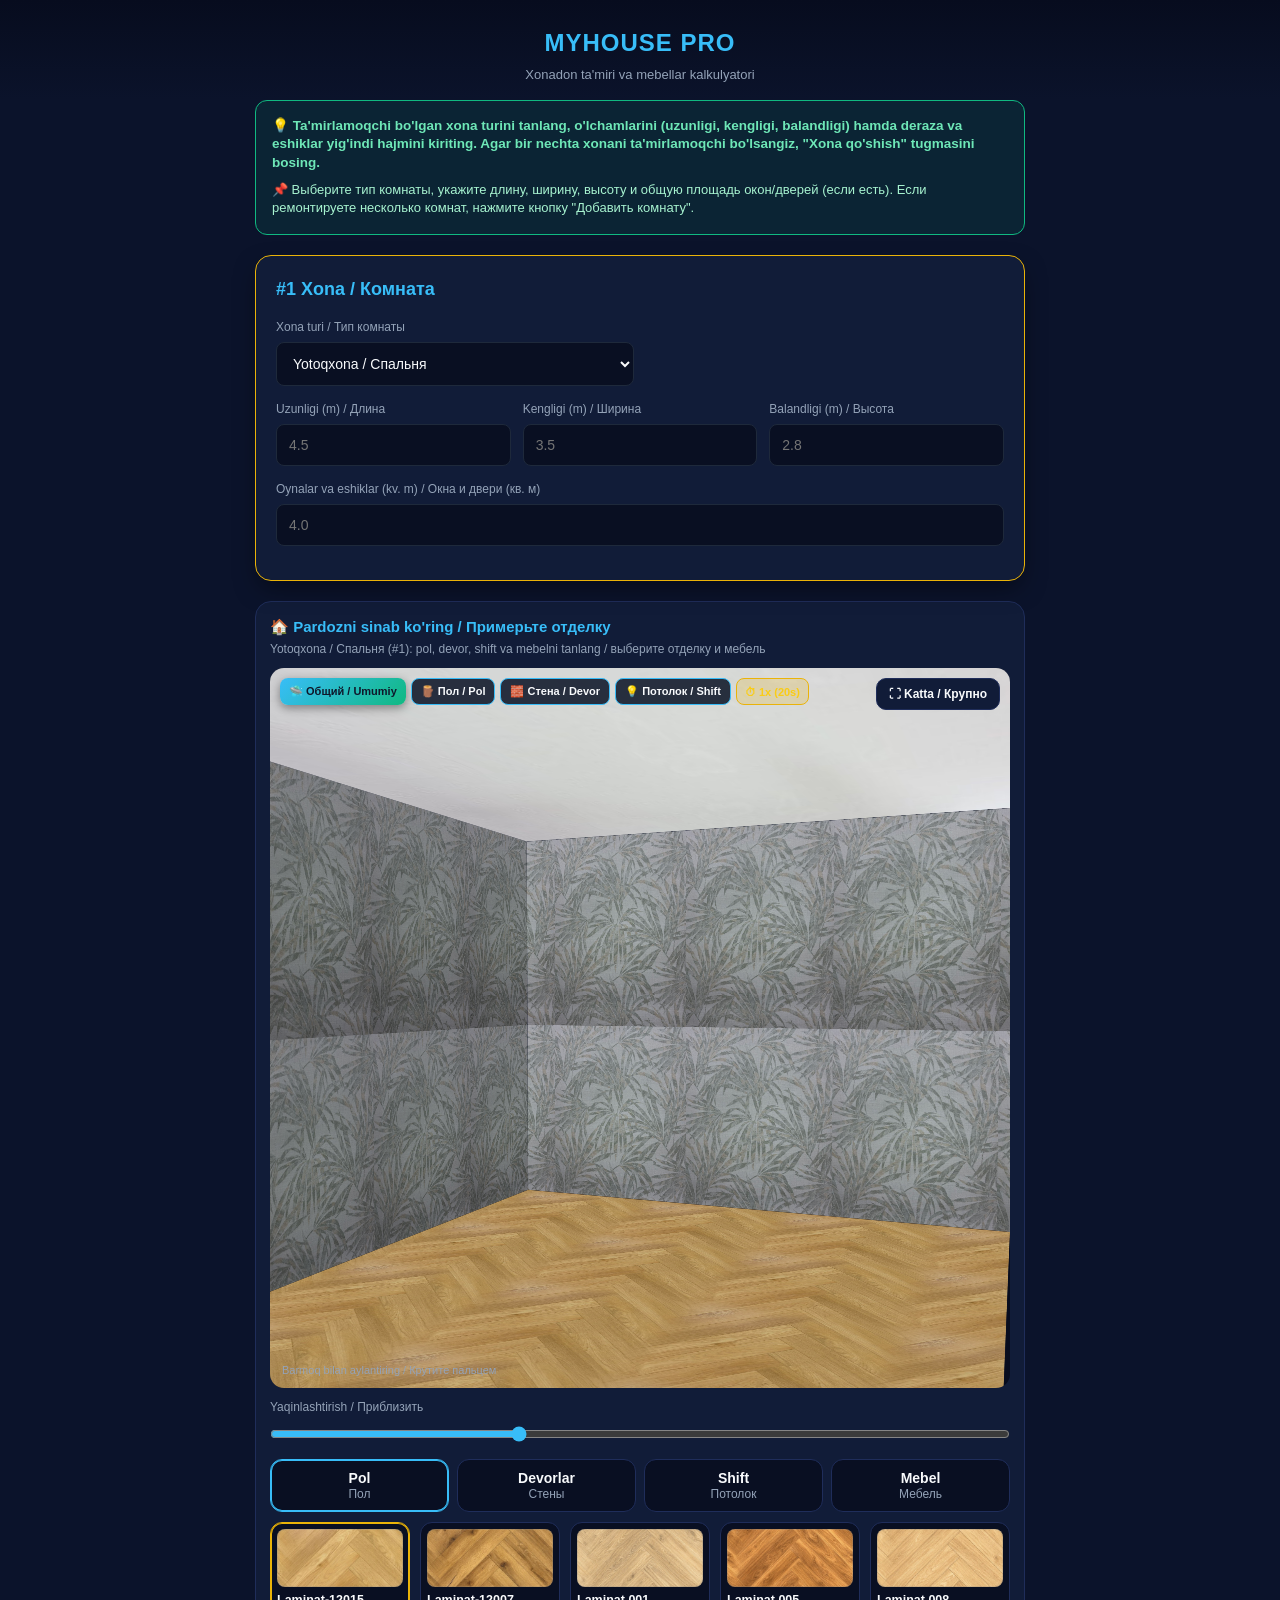
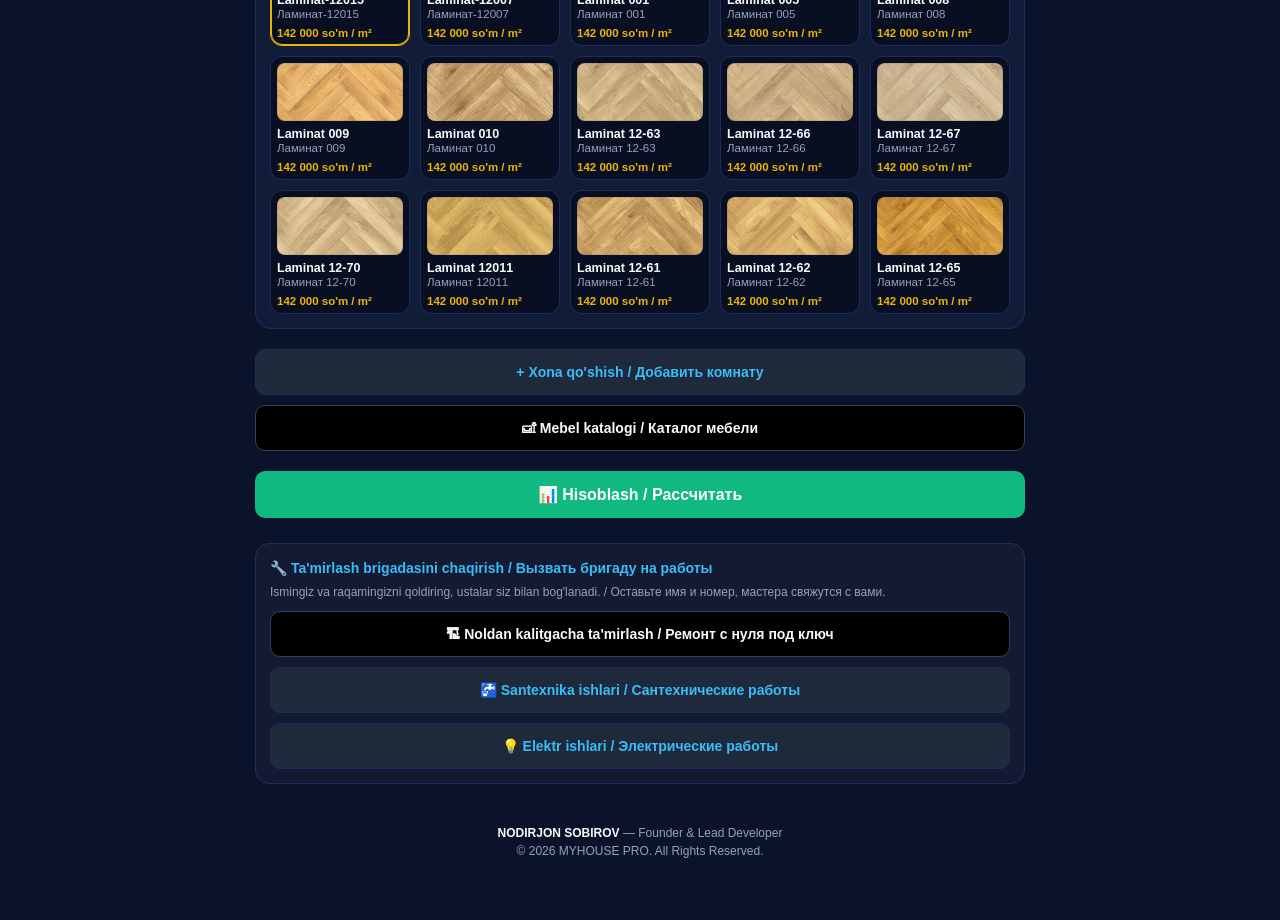
==== index.html @ 0f5f83a7 "Update index.html" ====
<!DOCTYPE html>
<html lang="ru">
<head>
    <meta charset="UTF-8">
    <meta name="viewport" content="width=device-width, initial-scale=1.0">
    <title>MYHOUSE PRO — Ta'mirlash va mebel kalkulyatori / Калькулятор ремонта и мебели</title>
    <!-- Подключаем GSAP для плавных анимаций камеры -->
    <script src="https://cdnjs.cloudflare.com/ajax/libs/gsap/3.12.2/gsap.min.js"></script>
    <!-- ПОДКЛЮЧАЕМ THREE.JS И GLTFLOADER ДЛЯ 3D МЕБЕЛИ -->
    <script src="https://cdnjs.cloudflare.com/ajax/libs/three.js/r128/three.min.js"></script>
    <script src="https://cdn.jsdelivr.net/npm/three@0.128.0/examples/js/controls/OrbitControls.js"></script>
    <script src="https://cdn.jsdelivr.net/npm/three@0.128.0/examples/js/loaders/GLTFLoader.js"></script>
<script src="https://cdn.jsdelivr.net/npm/three@0.128.0/examples/js/loaders/DRACOLoader.js"></script>
</head>
    <style>
        :root {
            --bg-main: #0B132B;
            --card-bg: #111C38;
            --card-border: #1F2D5A;
            --primary-blue: #1C2B4B;
            --accent-cyan: #38BDF8;
            --accent-gold: #EAB308;
            --accent-green: #10B981;
            --text-main: #F8FAFC;
            --text-muted: #94A3B8;
            --input-bg: #090F22;
            --input-border: #1E293B;
            --modal-bg: #111C38;
        }
 
        * {
            box-sizing: border-box;
            margin: 0;
            padding: 0;
            font-family: -apple-system, BlinkMacSystemFont, "Segoe UI", Roboto, Helvetica, Arial, sans-serif;
        }
 
        body {
            background-color: var(--bg-main);
            color: var(--text-main);
            line-height: 1.5;
            padding-bottom: 60px;
        }
 
        .header {
            text-align: center;
            padding: 25px 15px 15px 15px;
            background: linear-gradient(180deg, #070C1E 0%, var(--bg-main) 100%);
        }
 
        .header h1 {
            font-size: 24px;
            font-weight: 800;
            color: var(--accent-cyan);
            letter-spacing: 1px;
        }
 
        .header p {
            font-size: 13px;
            color: var(--text-muted);
            margin-top: 4px;
        }
 
        .container {
            max-width: 800px;
            margin: 0 auto;
            padding: 0 15px;
        }
 
        .intro-banner {
            background: rgba(16, 185, 129, 0.1);
            border: 1px solid var(--accent-green);
            padding: 16px;
            border-radius: 12px;
            margin-bottom: 20px;
        }
 
        .intro-banner .uz-text {
            color: #6EE7B7;
            font-weight: 600;
            font-size: 13.5px;
            margin-bottom: 8px;
            line-height: 1.4;
        }
 
        .intro-banner .ru-text {
            color: #A7F3D0;
            font-size: 13px;
            line-height: 1.4;
        }
 
        .room-card {
            background: var(--card-bg);
            border: 1px solid var(--card-border);
            border-radius: 16px;
            padding: 20px;
            margin-bottom: 20px;
            box-shadow: 0 10px 25px -5px rgba(0, 0, 0, 0.5);
            position: relative;
        }
 
        .room-header {
            display: flex;
            justify-content: space-between;
            align-items: center;
            margin-bottom: 15px;
        }
 
        .room-title {
            font-size: 18px;
            font-weight: 700;
            color: var(--accent-cyan);
        }
 
        .remove-room-btn {
            background: #EF4444;
            color: #FFFFFF;
            border: none;
            width: 32px;
            height: 32px;
            border-radius: 8px;
            font-size: 16px;
            font-weight: bold;
            cursor: pointer;
            display: flex;
            align-items: center;
            justify-content: center;
            transition: background 0.2s;
        }
 
        .remove-room-btn:hover {
            background: #DC2626;
        }
 
        .grid-2 { display: grid; grid-template-columns: 1fr 1fr; gap: 12px; }
        .grid-3 { display: grid; grid-template-columns: 1fr 1fr 1fr; gap: 12px; }
 
        @media(max-width: 600px) {
            .grid-2, .grid-3 { grid-template-columns: 1fr; }
        }
 
        .form-group {
            margin-bottom: 14px;
        }
 
        label {
            display: block;
            font-size: 12px;
            font-weight: 500;
            color: var(--text-muted);
            margin-bottom: 6px;
        }
 
        input[type="text"], input[type="number"], input[type="tel"], select {
            width: 100%;
            padding: 12px;
            background: var(--input-bg);
            border: 1px solid var(--input-border);
            border-radius: 8px;
            color: var(--text-main);
            font-size: 14px;
            outline: none;
            transition: border-color 0.2s;
        }
 
        input:focus, select:focus {
            border-color: var(--accent-cyan);
        }
 
        .preview-box {
            margin-top: 15px;
            width: 100%;
            border-radius: 12px;
            overflow: hidden;
            background: transparent;
        }
 
        .preview-box img {
            width: 100%;
            height: auto;
            display: block;
            border-radius: 12px;
            object-fit: contain;
        }
 
        .btn {
            background: var(--accent-cyan);
            color: #0F172A;
            border: none;
            padding: 14px 20px;
            border-radius: 10px;
            cursor: pointer;
            font-weight: 700;
            font-size: 14px;
            width: 100%;
            transition: all 0.2s;
            text-align: center;
        }
 
        .btn:active { transform: scale(0.98); }
 
        .btn-calc {
            background: var(--accent-green);
            color: #FFFFFF;
            font-size: 16px;
            margin-top: 10px;
        }
 
        .btn-secondary {
            background: #1E293B;
            color: var(--accent-cyan);
            border: 1px solid var(--card-border);
        }
 
        .btn-custom {
            background: #000000;
            color: #F8FAFC;
            border: 1px solid #334155;
        }
        .btn-custom:hover {
            background: #0F172A;
            border-color: var(--accent-cyan);
        }
 
        .top-nav-bar {
            display: flex;
            justify-content: space-between;
            align-items: center;
            margin-bottom: 20px;
        }
 
        .modal {
            display: none;
            position: fixed;
            top: 0; left: 0; width: 100%; height: 100%;
            background: rgba(3, 7, 18, 0.85);
            backdrop-filter: blur(4px);
            z-index: 1000;
            justify-content: center;
            align-items: center;
        }
 
        .modal-content {
            background: var(--modal-bg);
            border: 1px solid var(--card-border);
            width: 92%;
            max-width: 650px;
            max-height: 90vh;
            border-radius: 16px;
            padding: 20px;
            overflow-y: auto;
            position: relative;
            box-shadow: 0 20px 25px -5px rgba(0, 0, 0, 0.7);
        }
 
        .close-modal {
            position: absolute;
            top: 15px; right: 15px;
            font-size: 22px;
            cursor: pointer;
            color: var(--text-muted);
        }
 
        .order-modal-content {
            max-width: 450px;
        }
 
        .modal-actions {
            display: flex;
            gap: 10px;
            margin-top: 15px;
        }
 
        .huvaydo-category-title {
            font-size: 15px;
            font-weight: bold;
            color: var(--accent-gold);
            margin: 18px 0 10px 0;
            border-bottom: 1px solid var(--card-border);
            padding-bottom: 6px;
        }
 
        .huvaydo-card {
            display: flex;
            flex-direction: column;
            padding: 12px;
            background: var(--input-bg);
            border: 1px solid var(--input-border);
            border-radius: 12px;
            margin-bottom: 16px;
            cursor: pointer;
            overflow: hidden;
        }
 
        .huvaydo-thumb { 
            width: 100%; 
            height: auto; 
            max-height: none;
            border-radius: 8px; 
            object-fit: contain; 
            margin-bottom: 10px;
            display: block;
        }
 
        .huvaydo-info {
            padding: 4px 2px;
        }
 
        .slider-box {
            position: relative;
            width: 100%;
            background: transparent;
            border-radius: 12px;
            overflow: hidden;
            margin-bottom: 10px;
        }
 
        .slider-img { 
            width: 100%; 
            height: auto; 
            display: block; 
            border-radius: 12px;
            object-fit: contain; 
        }
 
        .slider-nav {
            position: absolute;
            top: 50%; transform: translateY(-50%);
            background: rgba(15, 23, 42, 0.7); color: white;
            border: none; padding: 12px 14px; cursor: pointer;
            border-radius: 50%;
            font-size: 16px;
        }
 
        .slider-prev { left: 8px; }
        .slider-next { right: 8px; }
        .slider-counter { text-align: center; font-size: 12px; color: var(--text-muted); margin-bottom: 15px; }
 
        .element-checkbox-item {
            display: flex;
            justify-content: space-between;
            align-items: center;
            padding: 10px;
            background: var(--input-bg);
            border: 1px solid var(--input-border);
            border-radius: 8px;
            margin-bottom: 8px;
            font-size: 13px;
        }
 
        .spatial-box {
            background: rgba(239, 68, 68, 0.08);
            border: 1px dashed #EF4444;
            padding: 14px;
            border-radius: 10px;
            margin-top: 15px;
        }
 
        .spatial-title { font-size: 13px; font-weight: bold; color: #FCA5A5; margin-bottom: 10px; }
        .progress-bar-bg { width: 100%; height: 10px; background: var(--input-bg); border-radius: 5px; overflow: hidden; margin-top: 8px; }
        .progress-bar-fill { height: 100%; width: 0%; transition: width 0.3s, background-color 0.3s; }
 
        .estimate-item {
            display: flex;
            justify-content: space-between;
            font-size: 13px;
            padding: 8px 0;
            border-bottom: 1px dashed var(--card-border);
        }
 
        .footer {
            text-align: center;
            margin-top: 40px;
            font-size: 12px;
            color: var(--text-muted);
        }
 
        /* ===== МАСТЕР ВОПРОСОВ ===== */
        .wz-top { margin-bottom: 14px; }
        .wz-room { font-size: 13px; color: var(--accent-cyan); font-weight: 700; }
        .wz-count { font-size: 12px; color: var(--text-muted); margin-top: 2px; }
        .wz-bar { height: 6px; background: var(--input-bg); border-radius: 3px; margin-top: 8px; overflow: hidden; }
        .wz-bar-fill { height: 100%; background: var(--accent-green); transition: width 0.3s; }
        .wz-q-uz { font-size: 28px; font-weight: 800; line-height: 1.2; color: var(--text-main); margin: 18px 0 6px; }
        .wz-q-ru { font-size: 17px; color: var(--text-muted); margin-bottom: 18px; }
        .wz-grid { display: grid; grid-template-columns: 1fr 1fr; gap: 12px; }
        @media (min-width: 640px) { .wz-grid { grid-template-columns: 1fr 1fr 1fr; } }
        .wz-card { background: var(--card-bg); border: 2px solid var(--card-border); border-radius: 14px; overflow: hidden; cursor: pointer; position: relative; transition: border-color 0.15s, transform 0.1s; }
        .wz-card:active { transform: scale(0.98); }
        .wz-card.sel { border-color: var(--accent-gold); box-shadow: 0 0 0 2px rgba(234, 179, 8, 0.25); }
        .wz-card.wide { grid-column: 1 / -1; }
        .wz-imgbox { position: relative; width: 100%; aspect-ratio: 4 / 3; background: var(--input-bg); overflow: hidden; }
        .wz-imgbox img { position: absolute; top: 0; left: 0; width: 100%; height: 100%; object-fit: cover; }
        .wz-ph { position: absolute; top: 0; left: 0; width: 100%; height: 100%; display: flex; align-items: center; justify-content: center; font-size: 34px; opacity: 0.5; }
        .wz-zoom { position: absolute; right: 6px; bottom: 6px; background: rgba(15, 23, 42, 0.75); color: #fff; border-radius: 50%; width: 32px; height: 32px; display: flex; align-items: center; justify-content: center; font-size: 15px; }
        .wz-check { position: absolute; left: 6px; top: 6px; width: 26px; height: 26px; border-radius: 50%; background: var(--accent-gold); color: #0F172A; font-weight: 900; display: none; align-items: center; justify-content: center; z-index: 2; }
        .wz-card.sel .wz-check { display: flex; }
        .wz-card.noimg .wz-imgbox { aspect-ratio: auto; height: 64px; }
        .wz-names { padding: 10px; }
        .wz-name-uz { font-size: 15px; font-weight: 700; color: var(--text-main); line-height: 1.25; }
        .wz-name-ru { font-size: 12.5px; color: var(--text-muted); margin-top: 3px; line-height: 1.25; }
        .wz-nav { display: flex; gap: 10px; margin: 22px 0 10px; position: sticky; bottom: 0; padding: 12px 0; background: linear-gradient(180deg, rgba(11, 19, 43, 0), var(--bg-main) 35%); }
        .wz-nav .btn { flex: 1; }
        .wz-sum-row { display: flex; justify-content: space-between; gap: 10px; align-items: flex-start; padding: 10px 0; border-bottom: 1px dashed var(--card-border); font-size: 13px; }
        .wz-sum-label { color: var(--text-muted); font-size: 12px; }
        .wz-edit { background: none; border: 1px solid var(--card-border); color: var(--accent-cyan); border-radius: 8px; padding: 6px 10px; font-size: 12px; cursor: pointer; white-space: nowrap; }
        .wz-warn { font-size: 12px; color: var(--accent-gold); background: rgba(234, 179, 8, 0.08); border: 1px dashed var(--accent-gold); border-radius: 8px; padding: 8px; margin-bottom: 12px; line-height: 1.4; }
        .wz-lb { display: none; position: fixed; top: 0; left: 0; width: 100%; height: 100%; background: rgba(3, 7, 18, 0.92); z-index: 2000; align-items: center; justify-content: center; padding: 15px; }
        .wz-lb img { max-width: 100%; max-height: 90vh; border-radius: 12px; }
        .crew-box { background: rgba(255, 255, 255, 0.03); border: 1px solid var(--card-border); border-radius: 14px; padding: 14px; margin-bottom: 25px; }
        .crew-title { font-size: 14px; font-weight: 700; color: var(--accent-cyan); margin-bottom: 4px; }
        .crew-sub { font-size: 12px; color: var(--text-muted); margin-bottom: 10px; }
        .crew-btns { display: flex; flex-direction: column; gap: 10px; }
        .wz-ans { background: rgba(56, 189, 248, 0.06); border: 1px solid var(--card-border); border-radius: 10px; padding: 10px 12px; margin-bottom: 12px; font-size: 12.5px; line-height: 1.45; }
        .wz-ans-title { font-weight: 700; color: var(--accent-cyan); margin-bottom: 6px; }
        .wz-ans-row { padding: 5px 0; border-bottom: 1px dashed var(--card-border); }
        .wz-ans-row span { color: var(--text-muted); }
        .wz-ans-note { margin-top: 8px; font-size: 11.5px; color: var(--accent-gold); }
 
        /* ===== 3D-КОМНАТА ===== */
        .r3-wrap { background: var(--card-bg); border: 1px solid var(--card-border); border-radius: 16px; padding: 14px; margin-bottom: 20px; }
        .r3-head { font-size: 15px; font-weight: 800; color: var(--accent-cyan); }
        .r3-sub { font-size: 12px; color: var(--text-muted); margin: 2px 0 10px; }
        .r3-chips { display: flex; gap: 8px; flex-wrap: wrap; margin-bottom: 10px; }
        .r3-chip { border: 1.5px solid var(--card-border); background: var(--input-bg); color: var(--text-main); border-radius: 999px; padding: 6px 12px; font-size: 12px; cursor: pointer; }
        .r3-chip[aria-pressed="true"] { border-color: var(--accent-gold); color: var(--accent-gold); font-weight: 700; }
        .r3-stage { background: #070C1E; border-radius: 14px; overflow: hidden; touch-action: none; position: relative; cursor: grab; }
        .r3-scene { height: 400px; perspective: 620px; perspective-origin: 50% 50%; display: flex; align-items: center; justify-content: center; }
        .r3-room { position: relative; width: 0; height: 0; transform-style: preserve-3d; }
        .r3-face { position: absolute; left: 50%; top: 50%; background-repeat: repeat; backface-visibility: hidden; }
        #r3-furniture {
            background-size: contain;
            background-repeat: no-repeat;
            background-position: bottom center;
            pointer-events: none;
            z-index: 2;
        }
        .r3-fs { position: absolute; top: 10px; right: 10px; z-index: 5; border: 1.5px solid var(--card-border); background: var(--card-bg); color: var(--text-main); border-radius: 10px; padding: 8px 12px; font-size: 12px; font-weight: 700; cursor: pointer; }
        .r3-stage.full { position: fixed; top: 0; left: 0; width: 100%; height: 100%; z-index: 1500; border-radius: 0; }
        .r3-hint { position: absolute; left: 12px; bottom: 10px; font-size: 11px; color: var(--text-muted); pointer-events: none; }
        .r3-zoom { margin: 10px 0 4px; font-size: 12px; color: var(--text-muted); }
        .r3-zoom input { width: 100%; accent-color: var(--accent-cyan); margin-top: 4px; }
        .r3-tabs { display: flex; gap: 8px; margin: 12px 0 10px; }
        .r3-tab { flex: 1; border: 1.5px solid var(--card-border); background: var(--input-bg); color: var(--text-main); border-radius: 12px; padding: 10px 6px; font-size: 14px; font-weight: 700; cursor: pointer; line-height: 1.2; }
        .r3-tab small { display: block; font-weight: 400; color: var(--text-muted); font-size: 12px; }
        .r3-tab[aria-selected="true"] { border-color: var(--accent-cyan); box-shadow: 0 0 0 1px var(--accent-cyan) inset; }
        .r3-opts { display: grid; grid-template-columns: repeat(auto-fill, minmax(135px, 1fr)); gap: 10px; }
        .r3-opt { border: 1.5px solid var(--card-border); background: var(--input-bg); color: var(--text-main); border-radius: 12px; padding: 6px; cursor: pointer; text-align: left; }
        .r3-opt .sw { height: 58px; border-radius: 8px; background-size: cover; background-position: center; margin-bottom: 6px; border: 1px solid rgba(128, 128, 128, 0.25); }
        .r3-opt b { display: block; font-size: 12.5px; line-height: 1.2; }
        .r3-opt span { display: block; font-size: 11.5px; color: var(--text-muted); line-height: 1.2; }
        .r3-opt[aria-pressed="true"] { border-color: var(--accent-gold); box-shadow: 0 0 0 1px var(--accent-gold) inset; }
        .room-card.r3-active { border-color: var(--accent-gold); }

        /* ===== МОДАЛЬНОЕ ОКНО КРУПНОГО ПРОСМОТРА ТОВАРА ===== */
        .mat-modal {
            display: none;
            position: fixed;
            top: 0; left: 0; width: 100%; height: 100%;
            background: rgba(3, 7, 18, 0.88);
            backdrop-filter: blur(5px);
            z-index: 2500;
            align-items: center;
            justify-content: center;
            padding: 16px;
        }
        .mat-modal-card {
            background: var(--card-bg);
            border: 1px solid var(--card-border);
            border-radius: 16px;
            max-width: 480px;
            width: 100%;
            overflow: hidden;
            box-shadow: 0 25px 50px -12px rgba(0, 0, 0, 0.8);
            animation: matPop 0.18s ease-out;
        }
        @keyframes matPop {
            from { transform: scale(0.94); opacity: 0; }
            to { transform: scale(1); opacity: 1; }
        }
        .mat-img-wrap {
            position: relative;
            background: #070C1E;
            display: flex;
            align-items: center;
            justify-content: center;
            min-height: 220px;
        }
        .mat-img-wrap img {
            width: 100%;
            max-height: 62vh;
            object-fit: contain;
            display: block;
        }
        .mat-close-x {
            position: absolute;
            top: 12px; right: 12px;
            width: 38px; height: 38px;
            border-radius: 50%;
            background: rgba(15, 23, 42, 0.88);
            color: #F8FAFC;
            border: 1.5px solid rgba(255, 255, 255, 0.3);
            font-size: 18px;
            font-weight: 800;
            cursor: pointer;
            display: flex;
            align-items: center;
            justify-content: center;
            box-shadow: 0 4px 12px rgba(0, 0, 0, 0.5);
            transition: transform 0.15s, background 0.15s;
        }
        .mat-close-x:hover {
            background: #EF4444;
            border-color: #EF4444;
            transform: scale(1.06);
        }
        .mat-info-box {
            padding: 16px 18px;
        }

        .mat-nav-btn {
            position: absolute;
            top: 50%;
            transform: translateY(-50%);
            width: 42px;
            height: 42px;
            border-radius: 50%;
            background: rgba(15, 23, 42, 0.88);
            color: #F8FAFC;
            border: 1.5px solid rgba(255, 255, 255, 0.35);
            font-size: 20px;
            font-weight: 800;
            cursor: pointer;
            display: flex;
            align-items: center;
            justify-content: center;
            box-shadow: 0 4px 14px rgba(0, 0, 0, 0.6);
            transition: transform 0.15s, background 0.15s, border-color 0.15s;
            z-index: 3;
            user-select: none;
        }
        .mat-nav-btn:hover {
            background: var(--accent-cyan);
            color: #0F172A;
            border-color: var(--accent-cyan);
            transform: translateY(-50%) scale(1.06);
        }
        .mat-nav-prev { left: 12px; }
        .mat-nav-next { right: 12px; }
        .mat-counter {
            position: absolute;
            bottom: 10px;
            left: 50%;
            transform: translateX(-50%);
            background: rgba(15, 23, 42, 0.85);
            color: #F8FAFC;
            padding: 3px 10px;
            border-radius: 999px;
            font-size: 12px;
            font-weight: 700;
            border: 1px solid rgba(255, 255, 255, 0.2);
        }

        /* ===== ЗАНАВЕС С ЛОГОТИПОМ ПРИ ВХОДЕ (МГНОВЕННЫЙ ПОКАЗ 2.5 СЕК) ===== */
        #intro-curtain {
            position: fixed;
            inset: 0;
            z-index: 99999;
            background: #000000;
            display: flex;
            flex-direction: column;
            align-items: center;
            justify-content: center;
            padding: 8px;
            transition: transform 0.75s cubic-bezier(0.77, 0, 0.175, 1), opacity 0.65s ease;
            will-change: transform, opacity;
        }
        #intro-curtain.curtain-hide {
            transform: translateY(-100%);
            opacity: 0;
            pointer-events: none;
        }
        #intro-curtain img {
            width: min(640px, 95vw);
            max-height: 85vh;
            height: auto;
            object-fit: contain;
            display: block;
            animation: logoReveal 0.65s ease-out forwards;
        }
        @keyframes logoReveal {
            0% { opacity: 0; transform: scale(0.93); }
            100% { opacity: 1; transform: scale(1); }
        }
    </style>


</head>
<body>

    <!-- Занавес с логотипом при входе на сайт (логотип вшит напрямую в HTML, показывается за 0 мс) -->
    <div id="intro-curtain">
        <img src="[data-uri]" alt="MYHOUSE Design & Calculate">
    </div>
    <script>
        (function() {
            var lifted = false;
            function liftCurtain() {
                if (lifted) return;
                lifted = true;
                var c = document.getElementById('intro-curtain');
                if (!c) return;
                c.classList.add('curtain-hide');
                setTimeout(function() {
                    if (c && c.parentNode) c.parentNode.removeChild(c);
                }, 850);
            }
            setTimeout(liftCurtain, 2500);
            setTimeout(liftCurtain, 4500);
        })();
    </script>

 
    <div class="header">
        <h1>MYHOUSE PRO</h1>
        <p>Xonadon ta'miri va mebellar kalkulyatori</p>
    </div>
 
    <div class="container">
 
        <!-- ================= СТРАНИЦА 1 ================= -->
        <div id="page-1">
            
            <div class="intro-banner">
                <div class="uz-text">
                    💡 Ta'mirlamoqchi bo'lgan xona turini tanlang, o'lchamlarini (uzunligi, kengligi, balandligi) hamda deraza va eshiklar yig'indi hajmini kiriting. Agar bir nechta xonani ta'mirlamoqchi bo'lsangiz, "Xona qo'shish" tugmasini bosing.
                </div>
                <div class="ru-text">
                    📌 Выберите тип комнаты, укажите длину, ширину, высоту и общую площадь окон/дверей (если есть). Если ремонтируете несколько комнат, нажмите кнопку "Добавить комнату".
                </div>
            </div>
 
            <div id="rooms-container"></div>
 
            <div class="r3-wrap" id="r3-wrap">
                <div class="r3-head">🏠 Pardozni sinab ko'ring / Примерьте отделку</div>
                <div class="r3-sub" id="r3-sub"></div>
                <div class="r3-chips" id="r3-chips"></div>
               <div class="r3-stage" id="r3-stage">
                    <!-- ПАНЕЛЬ 4 ОТДЕЛЬНЫХ ДРОН-ТУРОВ -->
                    <div id="drone-tours-bar" style="position: absolute; top: 10px; left: 10px; right: 115px; z-index: 9999; display: flex; flex-wrap: wrap; gap: 5px; pointer-events: auto;">
                        <button type="button" class="drone-btn" data-mode="all" onclick="startDroneTour('all')" style="background: linear-gradient(135deg, #38BDF8, #10B981); color: #0F172A; border: none; border-radius: 8px; padding: 6px 9px; font-size: 11px; font-weight: 800; cursor: pointer; box-shadow: 0 3px 10px rgba(0,0,0,0.4);">
                            🛸 Общий / Umumiy
                        </button>
                        <button type="button" class="drone-btn" data-mode="floor" onclick="startDroneTour('floor')" style="background: rgba(15, 23, 42, 0.88); color: #F8FAFC; border: 1px solid #38BDF8; border-radius: 8px; padding: 6px 9px; font-size: 11px; font-weight: 700; cursor: pointer;">
                            🪵 Пол / Pol
                        </button>
                        <button type="button" class="drone-btn" data-mode="wall" onclick="startDroneTour('wall')" style="background: rgba(15, 23, 42, 0.88); color: #F8FAFC; border: 1px solid #38BDF8; border-radius: 8px; padding: 6px 9px; font-size: 11px; font-weight: 700; cursor: pointer;">
                            🧱 Стена / Devor
                        </button>
                        <button type="button" class="drone-btn" data-mode="ceil" onclick="startDroneTour('ceil')" style="background: rgba(15, 23, 42, 0.88); color: #F8FAFC; border: 1px solid #38BDF8; border-radius: 8px; padding: 6px 9px; font-size: 11px; font-weight: 700; cursor: pointer;">
                            💡 Потолок / Shift
                        </button>
                        <button type="button" id="drone-speed-btn" onclick="toggleDroneSpeed()" style="background: rgba(234, 179, 8, 0.2); color: #FACC15; border: 1px solid #EAB308; border-radius: 8px; padding: 6px 8px; font-size: 11px; font-weight: 800; cursor: pointer;" title="Скорость тура">
                            ⏱ 1x (20s)
                        </button>
                    </div>
                   <div class="r3-scene" id="r3-scene">
 <!-- Холст Three.js для 3D-модели дивана -->
    <canvas id="three-canvas" style="position: absolute; top:0; left:0; width:100%; height:100%; pointer-events: none; z-index: 10;"></canvas>
    <div class="r3-room" id="r3-room">
        <div class="r3-face" id="r3-back"></div>
        <div class="r3-face" id="r3-left"></div>
        <div class="r3-face" id="r3-right"></div>
        <div class="r3-face" id="r3-floor"></div>
        <div class="r3-face" id="r3-ceil"></div>
        <div class="r3-face" id="r3-furniture" style="display: none;"></div>
    </div>
</div>
                    <button class="r3-fs" id="r3-fs" type="button">⛶ Katta / Крупно</button>
                    <div class="r3-hint">Barmoq bilan aylantiring / Крутите пальцем</div>
                </div>
                <div class="r3-zoom"><label for="r3-z">Yaqinlashtirish / Приблизить</label><input id="r3-z" type="range" min="0.6" max="1.8" step="0.05" value="1"></div>
                <div class="r3-tabs" id="r3-tabs">
                    <button class="r3-tab" type="button" data-s="floor" aria-selected="true">Pol<small>Пол</small></button>
                    <button class="r3-tab" type="button" data-s="wall" aria-selected="false">Devorlar<small>Стены</small></button>
                    <button class="r3-tab" type="button" data-s="ceil" aria-selected="false">Shift<small>Потолок</small></button>
                    <button class="r3-tab" type="button" data-s="furniture" aria-selected="false">Mebel<small>Мебель</small></button>
                </div>
                <div class="r3-opts" id="r3-opts"></div>
            </div>
 
            <div style="display: flex; flex-direction: column; gap: 10px; margin-bottom: 25px;">
                <button class="btn btn-secondary" onclick="addRoom()">+ Xona qo'shish / Добавить комнату</button>
                <button class="btn btn-custom" onclick="openFurnitureModal()">🛋 Mebel katalogi / Каталог мебели</button>
                <button class="btn btn-calc" onclick="processPage1AndGoToPage2()">📊 Hisoblash / Рассчитать</button>
            </div>
 
            <div id="crew-slot-1"></div>
        </div>
 
 
        <!-- ================= СТРАНИЦА 2 ================= -->
        <div id="page-2" style="display: none;">
            
            <div class="top-nav-bar">
                <button class="btn btn-secondary" style="width: auto; padding: 10px 14px; font-size: 12px;" onclick="goToPage(1)">❮ O'lchamlarni o'zgartirish</button>
                <span style="font-weight: bold; color: var(--accent-cyan); font-size: 13px;">2-qadam / Шаг 2 из 2</span>
            </div>
 
            <div id="questions-container"></div>
 
            <div id="estimate-results-container"></div>
 
        </div>
 
        <div class="footer">
            <p><b style="color: var(--text-main);">NODIRJON SOBIROV</b> — Founder & Lead Developer</p>
            <p>© 2026 MYHOUSE PRO. All Rights Reserved.</p>
        </div>
    </div>
 
 
    <!-- ================= МОДАЛЬНОЕ ОКНО МЕБЕЛИ ================= -->
    <div class="modal" id="furnitureModal">
        <div class="modal-content">
            <span class="close-modal" onclick="closeFurnitureModal()">&times;</span>
            <div id="modalCatalogTitle" style="font-size: 16px; font-weight: bold; color: var(--accent-cyan); margin-bottom: 15px;">
                HUVAYDO MEBEL KATALOGI
            </div>
            <div id="huvaydoCatalogList"></div>
        </div>
    </div>
 
    <!-- ================= УНИВЕРСАЛЬНОЕ МОДАЛЬНОЕ ОКНО ОФОРМЛЕНИЯ ================= -->
    <div class="modal" id="orderModal">
        <div class="modal-content order-modal-content">
            <span class="close-modal" onclick="closeOrderModal()">&times;</span>
            <h3 id="orderModalTitle" style="color: var(--accent-cyan); margin-bottom: 15px; font-size: 16px;">
                Ma'lumotlarni kiriting / Введите данные
            </h3>
            
            <div id="customDimensionsBox" style="display: none;">
                <div id="elementsCustomFields"></div>
                <div class="form-group">
                    <label id="custNoteLabel">Izoh / Комментарий:</label>
                    <input type="text" id="custNote" placeholder="Aloxida istaklar / Особые пожелания">
                </div>
            </div>
 
            <div class="form-group" id="nameGroup">
                <label>Ismingiz / Ваше имя:</label>
                <input type="text" id="userNameInput" placeholder="Иван">
            </div>
 
            <div class="form-group">
                <label>Telefon raqamingiz / Номер телефона:</label>
                <input type="tel" id="userPhoneInput" value="+998 " maxlength="17" placeholder="+998 90 123 45 67">
            </div>
 
            <div id="crewNotice" class="wz-warn" style="display: none;">
                Ariza brigadaga uzatiladi, narx va shartlarni siz brigada bilan kelishasiz. MYHOUSE PRO brigada bajargan ish uchun javobgar emas.<br>
                Заявка передаётся бригаде, цену и условия вы согласуете с ней. MYHOUSE PRO не отвечает за работы, выполненные бригадой.
            </div>
 
            <div class="modal-actions">
                <button class="btn btn-calc" id="confirmOrderBtn" onclick="submitOrderModal()">Yuborish / Отправить</button>
                <button class="btn btn-secondary" onclick="closeOrderModal()">Bekor qilish / Отмена</button>
            </div>
        </div>
    </div>
 
 
    <!-- ================= JS ЛОГИКА ================= -->
    <!-- Модальное окно крупного просмотра реального фото материала и цены -->
    <div class="mat-modal" id="matPreviewModal" onclick="if(event.target === this) closeMatPreview()">
        <div class="mat-modal-card">
            <div class="mat-img-wrap">
                <button type="button" class="mat-nav-btn mat-nav-prev" id="matPrevBtn" onclick="stepMatPreview(-1)" title="Oldingi / Назад">❮</button>
                <img id="matPreviewImg" src="" alt="">
                <button type="button" class="mat-nav-btn mat-nav-next" id="matNextBtn" onclick="stepMatPreview(1)" title="Keyingi / Далее">❯</button>
                <div class="mat-counter" id="matPreviewCounter"></div>
                <button type="button" class="mat-close-x" onclick="closeMatPreview()" title="Yopish / Закрыть">✕</button>
            </div>
            <div class="mat-info-box">
                <div id="matPreviewTitleUz" style="font-size: 17px; font-weight: 800; color: var(--text-main);"></div>
                <div id="matPreviewTitleRu" style="font-size: 13px; color: var(--text-muted); margin-top: 2px;"></div>
                <div id="matPreviewPrice" style="margin-top: 10px; font-size: 16px; font-weight: 800; color: var(--accent-gold);"></div>
            </div>
        </div>
    </div>

    <div class="wz-lb" id="wzLightbox" onclick="this.style.display='none'">
        <img id="wzLbImg" src="" alt="">
    </div>
 
    <script>
        const TG_BOT_TOKEN = "8940078076:AAEymug05M0Q0Hph6az-denQouUs66trvno";
        const TG_CHAT_ID = "-1003917851495";
        const TG_CREW_CHAT_ID = TG_CHAT_ID;
 
 
        /* ================= 3D-КОМНАТА: выбор отделки пола, стен и потолка ================= */
        const R3_ALL = ['bedroom', 'living_room', 'kitchen', 'bathroom', 'toilet', 'child', 'hallway'];
        const R3_DRY = ['bedroom', 'living_room', 'kitchen', 'child', 'hallway'];
        const R3_LB = ['bedroom', 'living_room', 'child'];
        const R3_KBW = ['kitchen', 'bathroom', 'toilet', 'hallway'];
 
        // --- текстуры, нарисованные кодом ---
        function r3rng(seed) { return function () { seed |= 0; seed = seed + 0x6D2B79F5 | 0; let t = Math.imul(seed ^ seed >>> 15, 1 | seed); t = t + Math.imul(t ^ t >>> 7, 61 | t) ^ t; return ((t ^ t >>> 14) >>> 0) / 4294967296; }; }
        function r3tex(draw, seed, size) {
            size = size || 256;
            const c = document.createElement('canvas'); c.width = c.height = size;
            draw(c.getContext('2d'), r3rng(seed || 1), size);
            return c.toDataURL('image/jpeg', 0.88);
        }
        function r3Noise(g, r, n, size, a) {
            for (let i = 0; i < n; i++) { g.fillStyle = `rgba(${r() > .5 ? '255,255,255' : '0,0,0'},${(r() * a).toFixed(3)})`; g.fillRect(r() * size, r() * size, 1 + r() * 2, 1 + r() * 2); }
        }
        const r3Wood = (h, s, l0, l1) => (g, r, S) => {
            const rows = 8, hgt = S / rows;
            for (let i = 0; i < rows; i++) {
                let x = -r() * 150;
                while (x < S) {
                    const len = 130 + r() * 60, l = l0 + r() * (l1 - l0);
                    g.fillStyle = `hsl(${h},${s}%,${l}%)`; g.fillRect(x, i * hgt, len, hgt);
                    for (let k = 0; k < 7; k++) { g.strokeStyle = `rgba(60,35,15,${(0.05 + r() * 0.08).toFixed(3)})`; g.beginPath(); const y = i * hgt + 3 + r() * (hgt - 6); g.moveTo(x, y); g.lineTo(x + len, y + (r() - .5) * 3); g.stroke(); }
                    g.strokeStyle = 'rgba(30,18,8,.45)'; g.lineWidth = 1; g.strokeRect(x + .5, i * hgt + .5, len, hgt);
                    x += len;
                }
            }
        };
        const r3Basket = (h, s, l0, l1) => (g, r, S) => {
            const u = 64;
            for (let i = 0; i < S / u; i++) for (let j = 0; j < S / u; j++) {
                const horiz = (i + j) % 2 === 0;
                for (let k = 0; k < 4; k++) {
                    g.fillStyle = `hsl(${h},${s}%,${l0 + r() * (l1 - l0)}%)`;
                    const x = i * u + (horiz ? 0 : k * u / 4), y = j * u + (horiz ? k * u / 4 : 0), w = horiz ? u : u / 4, hh = horiz ? u / 4 : u;
                    g.fillRect(x, y, w, hh); g.strokeStyle = 'rgba(30,18,8,.45)'; g.strokeRect(x + .5, y + .5, w - 1, hh - 1);
                }
            }
        };
        const r3Solid = (c, grain) => (g, r, S) => { g.fillStyle = c; g.fillRect(0, 0, S, S); r3Noise(g, r, grain || 900, S, .07); };
        const r3Tiles = (n, bg, grout) => (g, r, S) => {
            const u = S / n; g.fillStyle = grout; g.fillRect(0, 0, S, S);
            for (let i = 0; i < n; i++) for (let j = 0; j < n; j++) { g.fillStyle = bg; g.fillRect(i * u + 2, j * u + 2, u - 4, u - 4); g.fillStyle = `rgba(0,0,0,${(r() * 0.04).toFixed(3)})`; g.fillRect(i * u + 2, j * u + 2, u - 4, u - 4); }
        };
        const r3Carpet = (g, r, S) => { g.fillStyle = 'hsl(32,18%,66%)'; g.fillRect(0, 0, S, S); for (let i = 0; i < 5000; i++) { g.strokeStyle = `rgba(${r() > .5 ? '255,255,255' : '60,45,30'},${(r() * .18).toFixed(3)})`; const x = r() * S, y = r() * S; g.beginPath(); g.moveTo(x, y); g.lineTo(x + (r() - .5) * 4, y + (r() - .5) * 4); g.stroke(); } };
        const r3Slats = (g, r, S) => { for (let y = 0; y < S; y += 16) { g.fillStyle = `hsl(30,45%,${46 + r() * 8}%)`; g.fillRect(0, y, S, 12); g.fillStyle = 'rgba(0,0,0,.55)'; g.fillRect(0, y + 12, S, 4); } };

        // --- каталог вариантов ---
       const R3_OPTS = {
            
 floor: [
    { id: 'f-lam-12015', v: 'laminate', uz: "Laminat-12015", ru: "Ламинат-12015", price: 142000, rooms: R3_DRY, file: 'laminat-12015.jpg', kind: 'parquet_tile', sz: 100 },
    { id: 'f-lam-12007', v: 'laminate', uz: "Laminat-12007", ru: "Ламинат-12007", price: 142000, rooms: R3_DRY, file: 'laminat-12007.jpg', kind: 'parquet_tile', sz: 100 },
    { id: 'f-lam-001', v: 'laminate', uz: "Laminat 001", ru: "Ламинат 001", price: 142000, rooms: R3_DRY, file: 'laminat-001.jpg', kind: 'parquet_tile', sz: 120 },
    { id: 'f-lam-005', v: 'laminate', uz: "Laminat 005", ru: "Ламинат 005", price: 142000, rooms: R3_DRY, file: 'laminat-005.jpg', kind: 'parquet_tile', sz: 120 },
    { id: 'f-lam-008', v: 'laminate', uz: "Laminat 008", ru: "Ламинат 008", price: 142000, rooms: R3_DRY, file: 'laminat-008.png', kind: 'parquet_tile', sz: 120 },
    { id: 'f-lam-009', v: 'laminate', uz: "Laminat 009", ru: "Ламинат 009", price: 142000, rooms: R3_DRY, file: 'laminat-009.jpg', kind: 'parquet_tile', sz: 120 },
    { id: 'f-lam-010', v: 'laminate', uz: "Laminat 010", ru: "Ламинат 010", price: 142000, rooms: R3_DRY, file: 'laminat-010.jpg', kind: 'parquet_tile', sz: 120 },
    { id: 'f-lam-12-63', v: 'laminate', uz: "Laminat 12-63", ru: "Ламинат 12-63", price: 142000, rooms: R3_DRY, file: 'laminat-12-63.jpg', kind: 'parquet_tile', sz: 120 },
    { id: 'f-lam-12-66', v: 'laminate', uz: "Laminat 12-66", ru: "Ламинат 12-66", price: 142000, rooms: R3_DRY, file: 'laminat-12-66.jpg', kind: 'parquet_tile', sz: 120 },
    { id: 'f-lam-12-67', v: 'laminate', uz: "Laminat 12-67", ru: "Ламинат 12-67", price: 142000, rooms: R3_DRY, file: 'laminat-12-67.jpg', kind: 'parquet_tile', sz: 120 },
    { id: 'f-lam-12-70', v: 'laminate', uz: "Laminat 12-70", ru: "Ламинат 12-70", price: 142000, rooms: R3_DRY, file: 'laminat-12-70.jpg', kind: 'parquet_tile', sz: 120 },
    { id: 'f-lam-12011', v: 'laminate', uz: "Laminat 12011", ru: "Ламинат 12011", price: 142000, rooms: R3_DRY, file: 'laminat-12011.jpg', kind: 'parquet_tile', sz: 120 },
    { id: 'f-lam-12-61', v: 'laminate', uz: "Laminat 12-61", ru: "Ламинат 12-61", price: 142000, rooms: R3_DRY, file: 'laminat-12-61.jpg', kind: 'parquet_tile', sz: 120 },
    { id: 'f-lam-12-62', v: 'laminate', uz: "Laminat 12-62", ru: "Ламинат 12-62", price: 142000, rooms: R3_DRY, file: 'laminat-12-62.jpg', kind: 'parquet_tile', sz: 120 },
    { id: 'f-lam-12-65', v: 'laminate', uz: "Laminat 12-65", ru: "Ламинат 12-65", price: 142000, rooms: R3_DRY, file: 'laminat-12-65.jpg', kind: 'parquet_tile', sz: 120 },
    { id: 'f-kg-1', v: 'tile', uz: "Keramogranit №1", ru: "Керамогранит №1", rooms: R3_KBW, file: 'keramogranit-1.jpg', kind: 'tile_slab', sz: 65 },
    { id: 'f-kg-2', v: 'tile', uz: "Keramogranit №2", ru: "Керамогранит №2", rooms: R3_KBW, file: 'keramogranit-2.jpg', kind: 'tile_slab', sz: 65 },
    { id: 'f-kg-3', v: 'tile', uz: "Keramogranit №3", ru: "Керамогранит №3", rooms: R3_KBW, file: 'keramogranit-3.jpg', kind: 'tile_slab', sz: 65 },
    { id: 'f-kg-4', v: 'tile', uz: "Keramogranit №4", ru: "Керамогранит №4", rooms: R3_KBW, file: 'keramogranit-4.jpg', kind: 'tile_slab', sz: 65 },
    { id: 'f-kg-5', v: 'tile', uz: "Keramogranit №5", ru: "Керамогранит №5", rooms: R3_KBW, file: 'keramogranit-5.jpg', kind: 'tile_slab', sz: 65 },
    { id: 'f-kg-6', v: 'tile', uz: "Keramogranit №6", ru: "Керамогранит №6", rooms: R3_KBW, file: 'keramogranit-6.jpg', kind: 'tile_slab', sz: 65 },
    { id: 'f-kg-7', v: 'tile', uz: "Keramogranit №7", ru: "Керамогранит №7", rooms: R3_KBW, file: 'keramogranit-7.jpg', kind: 'tile_slab', sz: 65 },
    { id: 'f-kg-8', v: 'tile', uz: "Keramogranit №8", ru: "Керамогранит №8", rooms: R3_KBW, file: 'keramogranit-8.jpg', kind: 'tile_slab', sz: 65 },
    { id: 'f-kg-9', v: 'tile', uz: "Keramogranit №9", ru: "Керамогранит №9", rooms: R3_KBW, file: 'keramogranit-9.jpg', kind: 'tile_slab', sz: 65 },
    { id: 'f-kg-10', v: 'tile', uz: "Keramogranit №10", ru: "Керамогранит №10", rooms: R3_KBW, file: 'keramogranit-10.jpg', kind: 'tile_slab', sz: 65 },
    { id: 'f-kg-11', v: 'tile', uz: "Keramogranit №11", ru: "Керамогранит №11", rooms: R3_KBW, file: 'keramogranit-11.jpg', kind: 'tile_slab', sz: 65 },
    { id: 'f-kg-12', v: 'tile', uz: "Keramogranit №12", ru: "Керамогранит №12", rooms: R3_KBW, file: 'keramogranit-12.jpg', kind: 'tile_slab', sz: 65 },
    { id: 'f-kg-13', v: 'tile', uz: "Keramogranit №13", ru: "Керамогранит №13", rooms: R3_KBW, file: 'keramogranit-13.jpg', kind: 'tile_slab', sz: 65 },
    { id: 'f-kg-14', v: 'tile', uz: "Keramogranit №14", ru: "Керамогранит №14", rooms: R3_KBW, file: 'keramogranit-14.jpg', kind: 'tile_slab', sz: 65 },
    { id: 'f-kg-15', v: 'tile', uz: "Keramogranit №15", ru: "Керамогранит №15", rooms: R3_KBW, file: 'keramogranit-15.jpg', kind: 'tile_slab', sz: 65 },
    { id: 'f-kg-16', v: 'tile', uz: "Keramogranit №16", ru: "Керамогранит №16", rooms: R3_KBW, file: 'keramogranit-16.jpg', kind: 'tile_slab', sz: 65 },
    { id: 'f-kg-17', v: 'tile', uz: "Keramogranit №17", ru: "Керамогранит №17", rooms: R3_KBW, file: 'keramogranit-17.jpg', kind: 'tile_slab', sz: 65 },
    { id: 'f-kg-18', v: 'tile', uz: "Keramogranit №18", ru: "Керамогранит №18", rooms: R3_KBW, file: 'keramogranit-18.jpg', kind: 'tile_slab', sz: 65 },
    { id: 'f-kg-19', v: 'tile', uz: "Keramogranit №19", ru: "Керамогранит №19", rooms: R3_KBW, file: 'keramogranit-19.jpg', kind: 'tile_slab', sz: 65 },
    { id: 'f-kg-20', v: 'tile', uz: "Keramogranit №20", ru: "Керамогранит №20", rooms: R3_KBW, file: 'keramogranit-20.jpg', kind: 'tile_slab', sz: 65 },
    { id: 'f-kg-21', v: 'tile', uz: "Keramogranit №21", ru: "Керамогранит №21", rooms: R3_KBW, file: 'keramogranit-21.jpg', kind: 'tile_slab', sz: 65 },
    { id: 'f-kg-22', v: 'tile', uz: "Keramogranit №22", ru: "Керамогранит №22", rooms: R3_KBW, file: 'keramogranit-22.jpg', kind: 'tile_slab', sz: 65 },
    { id: 'f-kg-23', v: 'tile', uz: "Keramogranit №23", ru: "Керамогранит №23", rooms: R3_KBW, file: 'keramogranit-23.jpg', kind: 'tile_slab', sz: 65 },
    { id: 'f-kg-24', v: 'tile', uz: "Keramogranit №24", ru: "Керамогранит №24", rooms: R3_KBW, file: 'keramogranit-24.jpg', kind: 'tile_slab', sz: 65 }
],
           wall: [
    { id: 'w-palm-leaves', v: 'wallpaper', uz: "Gulqog'oz-1", ru: "Обои-1", rooms: R3_DRY, file: 'oboi_2.jpg', kind: 'raw_repeat', rollM: 1.06 },
    { id: 'w-geo-arch', v: 'wallpaper', uz: "Gulqog'oz-2", ru: "Обои-2", rooms: R3_DRY, file: 'oboi_3.jpg', kind: 'raw_repeat', rollM: 1.06 },
    { id: 'w-wave-lines', v: 'wallpaper', uz: "Gulqog'oz-3", ru: "Обои-3", rooms: R3_DRY, file: 'oboi_4.jpg', kind: 'raw_repeat', rollM: 1.06 },
    { id: 'w-loft-concrete', v: 'wallpaper', uz: "Gulqog'oz-4", ru: "Обои-4", rooms: R3_DRY, file: 'oboi_5.jpg', kind: 'raw_repeat', rollM: 1.06 },
    { id: 'w-linen-gray', v: 'wallpaper', uz: "Gulqog'oz-5", ru: "Обои-5", rooms: R3_DRY, file: 'oboi_6.jpg', kind: 'raw_repeat', rollM: 1.06 },
    { id: 'w-micro-leaves', v: 'wallpaper', uz: "Gulqog'oz-6", ru: "Обои-6", rooms: R3_DRY, file: 'oboi_7.jpg', kind: 'raw_repeat', rollM: 1.06 },
    { id: 'w-chevron-gold', v: 'wallpaper', uz: "Gulqog'oz-7", ru: "Обои-7", rooms: R3_DRY, file: 'oboi_8.jpg', kind: 'chevron_stack', rollM: 1.06 },
    { id: 'w-brush-gray', v: 'wallpaper', uz: "Gulqog'oz-8", ru: "Обои-8", rooms: R3_DRY, file: 'oboi_9.jpg', kind: 'roll_crop_blend', rollM: 1.06 },
    { id: 'w-brush-beige', v: 'wallpaper', uz: "Gulqog'oz-9", ru: "Обои-9", rooms: R3_DRY, file: 'oboi_10.jpg', kind: 'roll_crop_blend', rollM: 1.06 },
    { id: 'w-kg-1', v: 'tile', uz: "Keramogranit №1", ru: "Керамогранит №1", rooms: R3_KBW, file: 'keramogranit-1.jpg', kind: 'tile_slab', sz: 65 },
    { id: 'w-kg-2', v: 'tile', uz: "Keramogranit №2", ru: "Керамогранит №2", rooms: R3_KBW, file: 'keramogranit-2.jpg', kind: 'tile_slab', sz: 65 },
    { id: 'w-kg-3', v: 'tile', uz: "Keramogranit №3", ru: "Керамогранит №3", rooms: R3_KBW, file: 'keramogranit-3.jpg', kind: 'tile_slab', sz: 65 },
    { id: 'w-kg-4', v: 'tile', uz: "Keramogranit №4", ru: "Керамогранит №4", rooms: R3_KBW, file: 'keramogranit-4.jpg', kind: 'tile_slab', sz: 65 },
    { id: 'w-kg-5', v: 'tile', uz: "Keramogranit №5", ru: "Керамогранит №5", rooms: R3_KBW, file: 'keramogranit-5.jpg', kind: 'tile_slab', sz: 65 },
    { id: 'w-kg-6', v: 'tile', uz: "Keramogranit №6", ru: "Керамогранит №6", rooms: R3_KBW, file: 'keramogranit-6.jpg', kind: 'tile_slab', sz: 65 },
    { id: 'w-kg-7', v: 'tile', uz: "Keramogranit №7", ru: "Керамогранит №7", rooms: R3_KBW, file: 'keramogranit-7.jpg', kind: 'tile_slab', sz: 65 },
    { id: 'w-kg-8', v: 'tile', uz: "Keramogranit №8", ru: "Керамогранит №8", rooms: R3_KBW, file: 'keramogranit-8.jpg', kind: 'tile_slab', sz: 65 },
    { id: 'w-kg-9', v: 'tile', uz: "Keramogranit №9", ru: "Керамогранит №9", rooms: R3_KBW, file: 'keramogranit-9.jpg', kind: 'tile_slab', sz: 65 },
    { id: 'w-kg-10', v: 'tile', uz: "Keramogranit №10", ru: "Керамогранит №10", rooms: R3_KBW, file: 'keramogranit-10.jpg', kind: 'tile_slab', sz: 65 },
    { id: 'w-kg-11', v: 'tile', uz: "Keramogranit №11", ru: "Керамогранит №11", rooms: R3_KBW, file: 'keramogranit-11.jpg', kind: 'tile_slab', sz: 65 },
    { id: 'w-kg-12', v: 'tile', uz: "Keramogranit №12", ru: "Керамогранит №12", rooms: R3_KBW, file: 'keramogranit-12.jpg', kind: 'tile_slab', sz: 65 },
    { id: 'w-kg-13', v: 'tile', uz: "Keramogranit №13", ru: "Керамогранит №13", rooms: R3_KBW, file: 'keramogranit-13.jpg', kind: 'tile_slab', sz: 65 },
    { id: 'w-kg-14', v: 'tile', uz: "Keramogranit №14", ru: "Керамогранит №14", rooms: R3_KBW, file: 'keramogranit-14.jpg', kind: 'tile_slab', sz: 65 },
    { id: 'w-kg-15', v: 'tile', uz: "Keramogranit №15", ru: "Керамогранит №15", rooms: R3_KBW, file: 'keramogranit-15.jpg', kind: 'tile_slab', sz: 65 },
    { id: 'w-kg-16', v: 'tile', uz: "Keramogranit №16", ru: "Керамогранит №16", rooms: R3_KBW, file: 'keramogranit-16.jpg', kind: 'tile_slab', sz: 65 },
    { id: 'w-kg-17', v: 'tile', uz: "Keramogranit №17", ru: "Керамогранит №17", rooms: R3_KBW, file: 'keramogranit-17.jpg', kind: 'tile_slab', sz: 65 },
    { id: 'w-kg-18', v: 'tile', uz: "Keramogranit №18", ru: "Керамогранит №18", rooms: R3_KBW, file: 'keramogranit-18.jpg', kind: 'tile_slab', sz: 65 },
    { id: 'w-kg-19', v: 'tile', uz: "Keramogranit №19", ru: "Керамогранит №19", rooms: R3_KBW, file: 'keramogranit-19.jpg', kind: 'tile_slab', sz: 65 },
    { id: 'w-kg-20', v: 'tile', uz: "Keramogranit №20", ru: "Керамогранит №20", rooms: R3_KBW, file: 'keramogranit-20.jpg', kind: 'tile_slab', sz: 65 },
    { id: 'w-kg-21', v: 'tile', uz: "Keramogranit №21", ru: "Керамогранит №21", rooms: R3_KBW, file: 'keramogranit-21.jpg', kind: 'tile_slab', sz: 65 },
    { id: 'w-kg-22', v: 'tile', uz: "Keramogranit №22", ru: "Керамогранит №22", rooms: R3_KBW, file: 'keramogranit-22.jpg', kind: 'tile_slab', sz: 65 },
    { id: 'w-kg-23', v: 'tile', uz: "Keramogranit №23", ru: "Керамогранит №23", rooms: R3_KBW, file: 'keramogranit-23.jpg', kind: 'tile_slab', sz: 65 },
    { id: 'w-kg-24', v: 'tile', uz: "Keramogranit №24", ru: "Керамогранит №24", rooms: R3_KBW, file: 'keramogranit-24.jpg', kind: 'tile_slab', sz: 65 }
               ],
            ceil: [
                { id: 'c-slat', v: 'slat', uz: "Reykali shift", ru: "Реечный потолок", rooms: R3_KBW, proc: r3Slats, sz: 128 },
                { id: 'c-emb', v: 'stretch', uz: "Tortma shift, mat (naqshli)", ru: "Натяжной матовый с тиснением", rooms: R3_ALL, file: 'tex-ceiling-emboss.jpg', kind: 'cover' },
                { id: 'c-fabric', v: 'stretch', uz: "Tortma shift (chiziqli mato)", ru: "Белый тканевый с полосками", rooms: R3_ALL, file: 'tex-ceiling-fabric-stripes.jpg', kind: 'y', f: 0.30, sz: 90 },
                { id: 'c-pvx-silver', v: 'pvx', uz: "PVX panel, yaltiroq (kumush chiziqli)", ru: "ПВХ-панель глянцевая с серебристыми линиями", rooms: R3_KBW, file: 'tex-ceiling-pvx-silver.jpg', kind: 'y', f: 0.30, sz: 100 },
                { id: 'c-pvx-wood', v: 'pvx', uz: "PVX panel, oq (yog'och teksturali)", ru: "ПВХ-панель белая под дерево", rooms: R3_KBW, file: 'tex-ceiling-pvx-wood.jpg', kind: 'y', f: 0.30, sz: 100 },
                { id: 'c-slat-gray', v: 'slat', uz: "Reykali shift (kulrang)", ru: "Реечный серый с чёрным швом", rooms: R3_KBW, file: 'tex-ceiling-slat-gray.jpg', kind: 'y', f: 0.30, sz: 70 },
                { id: 'c-oval', v: 'drywall', uz: "Oval shaklli shift", ru: "Овальный потолок с подсветкой", rooms: R3_DRY, file: 'tex-ceiling-oval.jpg', kind: 'cover' },
                { id: 'c-rect', v: 'drywall', uz: "To'rtburchak shift", ru: "Прямоугольный потолок", rooms: R3_DRY, file: 'tex-ceiling-rect.jpg', kind: 'cover' }
            ]
        };
        const R3_DEFAULT = { floor: { dry: 'f-lam-12015', wet: 'f-kg-1' }, wall: { dry: 'w-palm-leaves', wet: 'w-kg-1' }, ceil: { dry: 'c-emb', wet: 'c-pvx-silver' } };
        const R3_SHADE = { back: 0.10, left: 0.30, right: 0.20, floor: 0.14, ceil: 0 };
        const R3_FACES = { floor: ['r3-floor'], wall: ['r3-back', 'r3-left', 'r3-right'], ceil: ['r3-ceil'] };
 
        const R3 = { active: null, mat: {}, furniture: {}, tab: 'floor', yaw: -22, pitch: -2, zoom: 1, panX: 0, panY: 0, fit: 1, kk: 1, drag: null };
        Object.keys(R3_OPTS).forEach(sf => R3_OPTS[sf].forEach((o, i) => { if (o.proc) o.img = r3tex(o.proc, 7 + i * 13); }));
 
       
    function r3PhotoTex(im, o) {
    const w = im.naturalWidth; let h = im.naturalHeight;
    const mk = (cw, ch) => { const c = document.createElement('canvas'); c.width = cw; c.height = ch; return c; };
    if (o.kind === 'cover' || o.kind === 'tile' || o.kind === 'raw_repeat') {
        return im.src;}
       if (o.kind === 'tile_slab') {
        const trim = 8; // чуть сильнее срезаем края, чтобы не попадал белый фон по периметру
        const sw = Math.max(10, w - trim * 2);
        const sh = Math.max(10, h - trim * 2);
        const c = mk(sw, sh), g = c.getContext('2d');
        g.drawImage(im, trim, trim, sw, sh, 0, 0, sw, sh);
        g.strokeStyle = 'rgba(75, 70, 65, 0.45)';
        g.lineWidth = 2;
        g.strokeRect(0.5, 0.5, sw - 1, sh - 1);
        o._aspect = sh / sw;
        return c.toDataURL('image/jpeg', 0.92);
    }
    if (o.kind === 'parquet_tile') {
        const s = Math.min(w, h);
        const bw = Math.floor(s * 0.13);
        const bh = Math.floor(s * 0.13);
        const tw = s - bw, th = s - bh;

        const c = mk(tw, th), g = c.getContext('2d');
        g.fillStyle = '#b68e52';
        g.fillRect(0, 0, tw, th);
        g.drawImage(im, 0, 0, tw, th, 0, 0, tw, th);

        for (let x = 0; x < bw; x++) {
            g.globalAlpha = 1 - x / bw;
            g.drawImage(im, tw + x, 0, 1, th, x, 0, 1, th);
        }
        g.globalAlpha = 1;

        const bg = mk(tw, bh), bctx = bg.getContext('2d');
        bctx.fillStyle = '#b68e52';
        bctx.fillRect(0, 0, tw, bh);
        bctx.drawImage(im, 0, th, tw, bh, 0, 0, tw, bh);
        for (let x = 0; x < bw; x++) {
            bctx.globalAlpha = 1 - x / bw;
            bctx.drawImage(im, tw + x, th, 1, bh, x, 0, 1, bh);
        }
        for (let y = 0; y < bh; y++) {
            g.globalAlpha = 1 - y / bh;
            g.drawImage(bg, 0, y, tw, 1, 0, y, tw, 1);
        }
        g.globalAlpha = 1;

        o._aspect = 1;
        return c.toDataURL('image/jpeg', 0.92);
    }
    if (o.kind === 'grid_crop') {
        const baseSide = Math.min(w, h);
        const side = Math.round(baseSide * 0.80);
        const sx = Math.round((w - side) / 2);
        const sy = Math.round(Math.min((h - side) / 2, h * 0.08));

        const normC = mk(side, side), ng = normC.getContext('2d');
        ng.drawImage(im, sx, sy, side, side, 0, 0, side, side);

        // Выравниваем освещённость по строкам и столбцам
        const idata = ng.getImageData(0, 0, side, side), d = idata.data;
        const rowLum = new Float32Array(side);
        let totalLum = 0;
        for (let y = 0; y < side; y++) {
            let sum = 0;
            for (let x = 0; x < side; x += 4) {
                const i = (y * side + x) * 4;
                sum += d[i] * 0.299 + d[i + 1] * 0.587 + d[i + 2] * 0.114;
            }
            rowLum[y] = sum / Math.ceil(side / 4);
            totalLum += rowLum[y];
        }
        const avgLum = totalLum / side;
        for (let y = 0; y < side; y++) {
            const gain = rowLum[y] > 10 ? (avgLum / rowLum[y]) : 1;
            for (let x = 0; x < side; x++) {
                const i = (y * side + x) * 4;
                d[i] = Math.min(255, d[i] * gain);
                d[i + 1] = Math.min(255, d[i + 1] * gain);
                d[i + 2] = Math.min(255, d[i + 2] * gain);
            }
        }
        ng.putImageData(idata, 0, 0);

        // Мягкое бесшовное сшивание краёв (6%) для прямого тайлинга без калейдоскопа
        const bw = Math.max(8, Math.floor(side * 0.06));
        const bh = Math.max(8, Math.floor(side * 0.06));
        const tw = side - bw, th = side - bh;
        const c = mk(tw, th), g = c.getContext('2d');
        g.drawImage(normC, 0, 0, tw, th, 0, 0, tw, th);

        for (let x = 0; x < bw; x++) {
            g.globalAlpha = 1 - x / bw;
            g.drawImage(normC, tw + x, 0, 1, th, x, 0, 1, th);
        }
        g.globalAlpha = 1;

        const bg = mk(tw, bh), bctx = bg.getContext('2d');
        bctx.drawImage(normC, 0, th, tw, bh, 0, 0, tw, bh);
        for (let x = 0; x < bw; x++) {
            bctx.globalAlpha = 1 - x / bw;
            bctx.drawImage(normC, tw + x, th, 1, bh, x, 0, 1, bh);
        }
        for (let y = 0; y < bh; y++) {
            g.globalAlpha = 1 - y / bh;
            g.drawImage(bg, 0, y, tw, 1, 0, y, tw, 1);
        }
        g.globalAlpha = 1;

        o._aspect = 1;
        return c.toDataURL('image/png');
    }
    if (o.kind === 'roll_crop_blend') {
        const sx = Math.round(w * 0.02), sy = Math.round(h * 0.12);
        const sw = Math.round(w * 0.64), sh = Math.round(h * 0.76);
        const norm = mk(sw, sh), ng = norm.getContext('2d');
        ng.drawImage(im, sx, sy, sw, sh, 0, 0, sw, sh);

        const idata = ng.getImageData(0, 0, sw, sh), d = idata.data;
        const rowLum = new Float32Array(sh);
        let totalLum = 0;
        for (let y = 0; y < sh; y++) {
            let sum = 0;
            for (let x = 0; x < sw; x += 4) {
                const idx = (y * sw + x) * 4;
                sum += d[idx] * 0.299 + d[idx + 1] * 0.587 + d[idx + 2] * 0.114;
            }
            rowLum[y] = sum / Math.ceil(sw / 4);
            totalLum += rowLum[y];
        }
        const avgLum = totalLum / sh;
        for (let y = 0; y < sh; y++) {
            const gain = rowLum[y] > 10 ? (avgLum / rowLum[y]) : 1;
            for (let x = 0; x < sw; x++) {
                const idx = (y * sw + x) * 4;
                d[idx] = Math.min(255, d[idx] * gain);
                d[idx + 1] = Math.min(255, d[idx + 1] * gain);
                d[idx + 2] = Math.min(255, d[idx + 2] * gain);
            }
        }
        ng.putImageData(idata, 0, 0);

        const bw = Math.floor(sw * 0.14), bh = Math.floor(sh * 0.14);
        const tw = sw - bw, th = sh - bh;
        const c = mk(tw, th), g = c.getContext('2d');
        g.drawImage(norm, 0, 0, tw, th, 0, 0, tw, th);

        for (let x = 0; x < bw; x++) {
            g.globalAlpha = 1 - x / bw;
            g.drawImage(norm, tw + x, 0, 1, th, x, 0, 1, th);
        }
        g.globalAlpha = 1;

        const bg = mk(tw, bh), bctx = bg.getContext('2d');
        bctx.drawImage(norm, 0, th, tw, bh, 0, 0, tw, bh);
        for (let x = 0; x < bw; x++) {
            bctx.globalAlpha = 1 - x / bw;
            bctx.drawImage(norm, tw + x, th, 1, bh, x, 0, 1, bh);
        }
        for (let y = 0; y < bh; y++) {
            g.globalAlpha = 1 - y / bh;
            g.drawImage(bg, 0, y, tw, 1, 0, y, tw, 1);
        }
        g.globalAlpha = 1;
        o._aspect = th / tw;
        return c.toDataURL('image/png');
    }
   if (o.kind === 'chevron_stack') {
        const sx = Math.round(w * 0.14), sy = Math.round(h * 0.14);
        const sw = Math.round(w * 0.72), sh = Math.round(h * 0.72);
        const srcC = mk(sw, sh), sg = srcC.getContext('2d');
        sg.drawImage(im, sx, sy, sw, sh, 0, 0, sw, sh);

        const idata = sg.getImageData(0, 0, sw, sh), d = idata.data;
        const pSz = 48, candidates = [];
        for (let py = 0; py <= sh - pSz; py += 24) {
            for (let px = 0; px <= sw - pSz; px += 24) {
                let sumL = 0, minL = 255, maxL = 0, cnt = 0;
                for (let y = py; y < py + pSz; y += 3) {
                    for (let x = px; x < px + pSz; x += 3) {
                        const i = (y * sw + x) * 4;
                        const l = d[i] * 0.299 + d[i + 1] * 0.587 + d[i + 2] * 0.114;
                        sumL += l;
                        if (l < minL) minL = l;
                        if (l > maxL) maxL = l;
                        cnt++;
                    }
                }
                if (maxL - minL < 38) candidates.push({ px, py, lum: sumL / cnt });
            }
        }
        candidates.sort((a, b) => a.lum - b.lum);

        const makePatch = (cand, fallbackRgb) => {
            const pc = mk(pSz, pSz), pg = pc.getContext('2d');
            if (cand) pg.drawImage(srcC, cand.px, cand.py, pSz, pSz, 0, 0, pSz, pSz);
            else { pg.fillStyle = fallbackRgb; pg.fillRect(0, 0, pSz, pSz); }
            return pg.createPattern(pc, 'repeat');
        };

        const darkPat  = makePatch(candidates[Math.floor(candidates.length * 0.15)], 'rgb(122,135,137)');
        const midPat   = makePatch(candidates[Math.floor(candidates.length * 0.50)], 'rgb(154,165,166)');
        const lightPat = makePatch(candidates[Math.floor(candidates.length * 0.85)], 'rgb(184,191,191)');

        const colW = 140, cols = 4, rise = 62;
        const bands = [
            { h: 52, pat: lightPat }, { h: 24, pat: midPat }, { h: 56, pat: darkPat },
            { h: 22, pat: lightPat }, { h: 48, pat: midPat }, { h: 38, pat: darkPat }
        ];
        const cycleH = bands.reduce((s, b) => s + b.h, 0);
        const tileW = colW * cols, tileH = cycleH * 2;
        const outC = mk(tileW, tileH), og = outC.getContext('2d');

        for (let c = 0; c < cols; c++) {
            const x0 = c * colW, x1 = x0 + colW;
            const dir = (c % 2 === 0) ? -1 : 1;
            const yShift = (c % 2 === 0) ? 0 : Math.round(cycleH * 0.35);

            for (let rep = -2; rep <= 3; rep++) {
                let curY = rep * cycleH + yShift;
                for (let b = 0; b < bands.length; b++) {
                    const bh = bands[b].h;
                    const yL0 = curY + (dir === -1 ? rise : 0);
                    const yR0 = curY + (dir === -1 ? 0 : rise);
                    og.beginPath();
                    og.moveTo(x0, yL0);
                    og.lineTo(x1, yR0);
                    og.lineTo(x1, yR0 + bh);
                    og.lineTo(x0, yL0 + bh);
                    og.closePath();
                    og.fillStyle = bands[b].pat;
                    og.fill();
                    og.strokeStyle = '#d4cbb3';
                    og.lineWidth = 2.2;
                    og.stroke();
                    curY += bh;
                }
            }
        }

        og.strokeStyle = '#d4cbb3';
        og.lineWidth = 2.4;
        for (let c = 0; c <= cols; c++) {
            og.beginPath();
            og.moveTo(c * colW, 0);
            og.lineTo(c * colW, tileH);
            og.stroke();
        }

        o._aspect = tileH / tileW;
        return outC.toDataURL('image/png');
    } 

        
        if (o.kind === 'herringbone_stack') {
        // Поворачиваем щит на 45°, чтобы правые плашки встали строго горизонтально
        const diag = Math.ceil(Math.hypot(w, h));
        const rotC = mk(diag, diag), rg = rotC.getContext('2d');
        rg.fillStyle = '#000';
        rg.fillRect(0, 0, diag, diag);
        rg.translate(diag / 2, diag / 2);
        rg.rotate(-Math.PI / 4);
        rg.drawImage(im, -w / 2, -h / 2, w, h);

        // Находим центр и реальную ширину/высоту одной целой доски на щитке
        const idata = rg.getImageData(0, 0, diag, diag).data;
        const isWood = (x, y) => {
            if (x < 0 || y < 0 || x >= diag || y >= diag) return false;
            const i = (Math.floor(y) * diag + Math.floor(x)) * 4;
            return idata[i] > 95 && idata[i + 1] > 75 && idata[i + 2] > 40;
        };

        // Собираем только целые внутренние области плашек (отступая от тёмных швов и краёв)
        const pW = Math.round(Math.min(w, h) * 0.22);
        const pH = Math.round(pW / 6.2);
        const planks = [];
        let sr = 0, sg = 0, sb = 0, scnt = 0;

        for (let y = 10; y <= diag - pH - 10; y += Math.max(8, Math.floor(pH * 0.5))) {
            for (let x = 10; x <= diag - pW - 10; x += Math.max(20, Math.floor(pW * 0.4))) {
                let ok = true, lr = 0, lg = 0, lb = 0, n = 0;
                // Проверяем всю площадь плашки, включая края, чтобы не захватить чёрный фон или чужой шов
                for (let dy = 0; dy < pH && ok; dy += 2) {
                    for (let dx = 0; dx < pW; dx += 6) {
                        const i = ((y + dy) * diag + (x + dx)) * 4;
                        // Отсекаем чёрный фон и тёмные межпланочные швы (R < 135)
                        if (idata[i] < 135 || idata[i + 1] < 110 || idata[i + 2] < 65) {
                            ok = false;
                            break;
                        }
                        lr += idata[i]; lg += idata[i + 1]; lb += idata[i + 2]; n++;
                    }
                }
                if (ok && n > 0) {
                    const pc = mk(pW, pH), pg = pc.getContext('2d');
                    pg.drawImage(rotC, x, y, pW, pH, 0, 0, pW, pH);
                    // Мягкая натуральная фаска только по самому краю плашки
                    pg.strokeStyle = 'rgba(70, 48, 20, 0.22)';
                    pg.lineWidth = 1;
                    pg.strokeRect(0.5, 0.5, pW - 1, pH - 1);
                    planks.push(pc);
                    sr += lr / n; sg += lg / n; sb += lb / n; scnt++;
                }
            }
        }

        const baseRgb = scnt > 0
            ? `rgb(${Math.round(sr / scnt)},${Math.round(sg / scnt)},${Math.round(sb / scnt)})`
            : '#dfc18d';
        if (!planks.length) {
            const fb = mk(pW, pH), fg = fb.getContext('2d');
            fg.fillStyle = baseRgb;
            fg.fillRect(0, 0, pW, pH);
            planks.push(fb);
        }

        const s2 = Math.SQRT1_2;
        const stepY = 44;
        const W = stepY * s2;
        const L = W * 5.5;
        const halfW = L * s2;
        const rowW = halfW * 2;

        const cols = 2;
        const rows = 6;
        const tileW = Math.round(rowW * cols);
        const tileH = stepY * rows;
        const outC = mk(tileW, tileH), og = outC.getContext('2d');
        const nPl = planks.length;

        og.fillStyle = baseRgb;
        og.fillRect(0, 0, tileW, tileH);

        for (let c = 0; c < cols; c++) {
            const x0 = c * rowW;
            const xm = x0 + halfW;
            const x1 = x0 + rowW;

            for (let r = -6; r < rows + 6; r++) {
                const rMod = ((r % rows) + rows) % rows;
                const y0 = r * stepY;

                const plL = planks[(rMod * 5 + c * 3) % nPl];
                og.save();
                og.beginPath();
                og.moveTo(x0, y0 + halfW);
                og.lineTo(xm, y0);
                og.lineTo(xm, y0 + stepY);
                og.lineTo(x0, y0 + halfW + stepY);
                og.closePath();
                og.clip();
                og.translate(x0, y0 + halfW);
                og.rotate(-Math.PI / 4);
                og.drawImage(plL, -2, 0, L + 4, W);
                og.restore();

                const plR = planks[(rMod * 7 + c * 5 + 1) % nPl];
                og.save();
                og.beginPath();
                og.moveTo(xm, y0);
                og.lineTo(x1, y0 + halfW);
                og.lineTo(x1, y0 + halfW + stepY);
                og.lineTo(xm, y0 + stepY);
                og.closePath();
                og.clip();
                og.translate(xm, y0);
                og.rotate(Math.PI / 4);
                og.drawImage(plR, -2, 0, L + 4, W);
                og.restore();
            }
        }

        o._aspect = tileH / tileW;
        return outC.toDataURL('image/jpeg', 0.92);
    }
            
        
               
                
       
       
        
              
       

                
       
    if (o.kind === 'marble') {
        const tw = 512, th = 1024, c = mk(tw * 2, th * 2), g = c.getContext('2d');
        const hw = w / 2, hh = h / 2;
        [[0, 0], [hw, 0], [0, hh], [hw, hh]].forEach((q, i) => g.drawImage(im, q[0], q[1], hw, hh, (i % 2) * tw, Math.floor(i / 2) * th, tw, th));
        g.strokeStyle = 'rgba(120,120,120,0.95)'; g.lineWidth = 5; g.strokeRect(0, 0, c.width, c.height);
        g.beginPath(); g.moveTo(tw, 0); g.lineTo(tw, c.height); g.moveTo(0, th); g.lineTo(c.width, th); g.stroke();
        return c.toDataURL('image/png');
    }

    const cropH = h;
    const norm = mk(w, cropH), ng = norm.getContext('2d');
    ng.drawImage(im, 0, 0, w, cropH, 0, 0, w, cropH);

    if (!String(o.id || '').startsWith('f-')) {
        const idata = ng.getImageData(0, 0, w, cropH), d = idata.data;

        let avgR = 0, avgG = 0, avgB = 0, cnt = 0;
        for (let i = 0; i < d.length; i += 16) {
            avgR += d[i]; avgG += d[i + 1]; avgB += d[i + 2]; cnt++;
        }
        avgR /= cnt; avgG /= cnt; avgB /= cnt;
        const gray = (avgR + avgG + avgB) / 3;
        const gFix = avgG > gray ? (gray / avgG) : 1;

        const rowLum = new Float32Array(cropH);
        let totalLum = 0;
        for (let y = 0; y < cropH; y++) {
            let sum = 0;
            for (let x = 0; x < w; x += 4) {
                const idx = (y * w + x) * 4;
                sum += d[idx] * 0.299 + (d[idx + 1] * gFix) * 0.587 + d[idx + 2] * 0.114;
            }
            rowLum[y] = sum / Math.ceil(w / 4);
            totalLum += rowLum[y];
        }
        const avgLum = totalLum / cropH;
        for (let y = 0; y < cropH; y++) {
            const gain = rowLum[y] > 10 ? (avgLum / rowLum[y]) : 1;
            for (let x = 0; x < w; x++) {
                const idx = (y * w + x) * 4;
                d[idx] = Math.min(255, d[idx] * gain);
                d[idx + 1] = Math.min(255, d[idx + 1] * gFix * gain);
                d[idx + 2] = Math.min(255, d[idx + 2] * gain);
            }
        }
        ng.putImageData(idata, 0, 0);
    }
    h = cropH;

    if (o.kind === 'blend') {
        const bw = Math.floor(w * 0.12), bh = Math.floor(h * 0.12);
        const tw = w - bw, th = h - bh;
        const c = mk(tw, th), g = c.getContext('2d');
        g.drawImage(norm, 0, 0, tw, th, 0, 0, tw, th);

        for (let x = 0; x < bw; x++) {
            g.globalAlpha = 1 - x / bw;
            g.drawImage(norm, tw + x, 0, 1, th, x, 0, 1, th);
        }
        g.globalAlpha = 1;

        const bg = mk(tw, bh), bctx = bg.getContext('2d');
        bctx.drawImage(norm, 0, th, tw, bh, 0, 0, tw, bh);
        for (let x = 0; x < bw; x++) {
            bctx.globalAlpha = 1 - x / bw;
            bctx.drawImage(norm, tw + x, th, 1, bh, x, 0, 1, bh);
        }
        for (let y = 0; y < bh; y++) {
            g.globalAlpha = 1 - y / bh;
            g.drawImage(bg, 0, y, tw, 1, 0, y, tw, 1);
        }
        g.globalAlpha = 1;
        return c.toDataURL('image/png');
    }
    if (o.kind === 'y') {
        const c = mk(w, h * 2), g = c.getContext('2d');
        g.drawImage(norm, 0, 0, w, h);
        g.save(); g.translate(0, h * 2); g.scale(1, -1); g.drawImage(norm, 0, 0, w, h); g.restore();
        return c.toDataURL('image/png');
    }
    const c = mk(w * 2, h * 2), g = c.getContext('2d');
    g.drawImage(norm, 0, 0, w, h);
    g.save(); g.translate(w * 2, 0); g.scale(-1, 1); g.drawImage(norm, 0, 0, w, h); g.restore();
    g.save(); g.translate(0, h * 2); g.scale(1, -1); g.drawImage(norm, 0, 0, w, h); g.restore();
    g.save(); g.translate(w * 2, h * 2); g.scale(-1, -1); g.drawImage(norm, 0, 0, w, h); g.restore();
    return c.toDataURL('image/png');
}       
function r3LoadPhotos() {
    Object.keys(R3_OPTS).forEach(sf => R3_OPTS[sf].filter(o => o.file).forEach(o => {
        const im = new Image();
        im.onload = () => {
            try {
                o.img = r3PhotoTex(im, o);
                if (!o._aspect) {
                    o._aspect = (o.kind === 'y')
                        ? (im.naturalHeight * 2) / im.naturalWidth
                        : (im.naturalHeight / im.naturalWidth);
                }
                if (o.sz) {
                    o.sz2 = Math.round(o.sz * o._aspect);
                }
                r3RenderOpts(); r3Paint();
            }
            
             catch (e) {
                o.img = r3tex(r3Solid('#3b1818', 400), 1);
                o.ru = 'Ошибка: ' + e.message;
                r3RenderOpts();
            }
        };
        im.onerror = () => {
            if (im.src.endsWith('.jpg')) im.src = './images/' + o.file.replace(/\.jpg$/i, '.JPG');
            else if (im.src.endsWith('.JPG')) im.src = './images/' + o.file.replace(/\.jpg$/i, '.jpeg');
        };
        im.src = './images/' + o.file;
    }));
}

 
        function r3Group(type) { return (type === 'bathroom' || type === 'toilet') ? 'wet' : 'dry'; }
        function r3Type(id) { const s = document.getElementById(`type-${id}`); return s ? s.value : 'bedroom'; }
        function r3OptionsFor(sf, type) { return R3_OPTS[sf].filter(o => o.rooms.includes(type) && o.img); }
        function r3Find(sf, optId) { return R3_OPTS[sf].find(o => o.id === optId); }
        function r3Chosen(roomId, sf) {
            const type = r3Type(roomId);
            const m = R3.mat[roomId] || {};
            let o = r3Find(sf, m[sf]);
            if (!o || !o.rooms.includes(type)) o = r3Find(sf, R3_DEFAULT[sf][r3Group(type)]);
            return o;
        }
        function r3Register(id) {
            const g = r3Group(r3Type(id));
            R3.mat[id] = { floor: R3_DEFAULT.floor[g], wall: R3_DEFAULT.wall[g], ceil: R3_DEFAULT.ceil[g] };
            r3SetActive(id);
        }
        function r3Unregister(id) {
            delete R3.mat[id];
            delete R3.furniture[id];
            if (String(R3.active) === String(id)) {
                const first = document.querySelector('#rooms-container .room-card');
                R3.active = null;
                if (first) r3SetActive(first.id.replace('room-', ''));
            }
            r3RenderChips();
        }
        function r3OnTypeChange(id) {
            const type = r3Type(id), g = r3Group(type), m = R3.mat[id] || (R3.mat[id] = {});
            ['floor', 'wall', 'ceil'].forEach(sf => {
                const o = r3Find(sf, m[sf]);
                if (!o || !o.rooms.includes(type)) m[sf] = R3_DEFAULT[sf][g];
            });
            r3RenderChips();
            if (String(R3.active) === String(id)) { r3Paint(); r3RenderOpts(); }
        }
        function r3OnDimChange(id) { if (String(R3.active) === String(id)) r3Layout(); }
        function r3SetActive(id) {
            id = String(id);
            if (R3.active === id) return;
            R3.active = id;
            document.querySelectorAll('#rooms-container .room-card').forEach(c => c.classList.toggle('r3-active', c.id === 'room-' + id));
            r3RenderChips(); r3Layout(); r3Paint(); r3RenderOpts();
        }
        function r3RenderChips() {
            const box = document.getElementById('r3-chips'); if (!box) return;
            const cards = document.querySelectorAll('#rooms-container .room-card');
            box.innerHTML = '';
            cards.forEach((c, i) => {
                const id = c.id.replace('room-', '');
                const b = document.createElement('button');
                b.type = 'button'; b.className = 'r3-chip';
                b.setAttribute('aria-pressed', String(R3.active) === id);
                b.textContent = `#${i + 1} ${roomTypes[r3Type(id)]}`;
                b.onclick = () => r3SetActive(id);
                box.appendChild(b);
            });
            box.style.display = cards.length > 1 ? 'flex' : 'none';
            const sub = document.getElementById('r3-sub');
            if (sub) {
                const idx = Array.prototype.findIndex.call(cards, c => c.id === 'room-' + R3.active);
                sub.textContent = idx >= 0 ? `${roomTypes[r3Type(R3.active)]} (#${idx + 1}): pol, devor, shift va mebelni tanlang / выберите отделку и мебель` : '';
            }
        }

        function r3RenderOpts() {
            const box = document.getElementById('r3-opts'); if (!box || R3.active === null) return;
            const sf = R3.tab, type = r3Type(R3.active);
            box.innerHTML = '';

            if (sf === 'furniture') {
                const curFurnId = R3.furniture[R3.active] || null;

                const noneBtn = document.createElement('button');
                noneBtn.type = 'button'; noneBtn.className = 'r3-opt';
                noneBtn.setAttribute('aria-pressed', !curFurnId);
                noneBtn.innerHTML = `<div class="sw" style="background:#1E293B; display:flex; align-items:center; justify-content:center; font-size:24px;">🚫</div><b>Bo'sh (mebelsiz)</b><span>Без мебели</span>`;
                noneBtn.onclick = () => { R3.furniture[R3.active] = null; r3Paint(); r3RenderOpts(); };
                box.appendChild(noneBtn);

                let available3D = [];
                huvaydoCatalog.forEach(cat => {
                    cat.items.forEach(it => {
                        if (it.glb && (cat.type === type || type === 'living_room' || type === 'kitchen')) {
                            available3D.push(it);
                        }
                    });
                });

                available3D.forEach(item => {
                    const b = document.createElement('button');
                    b.type = 'button'; b.className = 'r3-opt';
                    b.setAttribute('aria-pressed', curFurnId === item.id);
                    const thumb = item.coverImg || (item.images && item.images[0]) || '';
                    b.innerHTML = `<div class="sw" style="background-image:url('${thumb}')"></div><b>${item.name}</b><span>3D модель</span>`;
                    b.onclick = () => { R3.furniture[R3.active] = item.id; r3Paint(); r3RenderOpts(); };
                    box.appendChild(b);
                });

                const catBtn = document.createElement('button');
                catBtn.type = 'button'; catBtn.className = 'r3-opt';
                catBtn.style.borderColor = 'var(--accent-gold)';
                catBtn.innerHTML = `<div class="sw" style="background:rgba(234,179,8,0.12); display:flex; align-items:center; justify-content:center; font-size:24px;">🛋</div><b style="color:var(--accent-gold);">To'liq katalog</b><span>Все гарнитуры Хuvaydo</span>`;
                catBtn.onclick = () => openFurnitureModal();
                box.appendChild(catBtn);
                return;
            }

            const cur = r3Chosen(R3.active, sf);
            r3OptionsFor(sf, type).forEach(o => {
                const b = document.createElement('button');
                b.type = 'button'; b.className = 'r3-opt'; b.setAttribute('aria-pressed', cur && cur.id === o.id);
                const priceHTML = o.price
                    ? `<div style="margin-top:5px; font-size:11.5px; font-weight:700; color:var(--accent-gold);">${o.price.toLocaleString('ru-RU')} so'm / m²</div>`
                    : '';
                b.innerHTML = `<div class="sw" style="background-image:url(${o.img})"></div><b>${o.uz}</b><span>${o.ru}</span>${priceHTML}`;
                b.onclick = () => {
                    R3.mat[R3.active][sf] = o.id;
                    r3Paint();
                    r3RenderOpts();
                    openMatPreview(o);
                };
                box.appendChild(b);
            });
        }

        let matPreviewList = [];
        let matPreviewIndex = 0;
        let matPreviewSurface = 'floor';

        function openMatPreview(o) {
            const modal = document.getElementById('matPreviewModal');
            if (!modal) return;

            matPreviewSurface = R3.tab || 'floor';
            const type = r3Type(R3.active);
            matPreviewList = r3OptionsFor(matPreviewSurface, type);
            matPreviewIndex = matPreviewList.findIndex(item => item.id === o.id);
            if (matPreviewIndex < 0) {
                matPreviewList = [o];
                matPreviewIndex = 0;
            }

            renderMatPreviewItem();
            modal.style.display = 'flex';
        }

        function renderMatPreviewItem() {
            const o = matPreviewList[matPreviewIndex];
            if (!o) return;
            const realPhoto = o.file ? `./images/${o.file}` : o.img;
            document.getElementById('matPreviewImg').src = realPhoto;
            document.getElementById('matPreviewTitleUz').innerText = o.uz || '';
            document.getElementById('matPreviewTitleRu').innerText = o.ru || '';

            const priceEl = document.getElementById('matPreviewPrice');
            if (o.price) {
                priceEl.innerText = `💰 ${o.price.toLocaleString('ru-RU')} so'm / m²`;
            } else {
                priceEl.innerText = "Narxi so'rov bo'yicha / Цена по запросу";
            }

            const hasMultiple = matPreviewList.length > 1;
            const prevBtn = document.getElementById('matPrevBtn');
            const nextBtn = document.getElementById('matNextBtn');
            const counterEl = document.getElementById('matPreviewCounter');
            if (prevBtn) prevBtn.style.display = hasMultiple ? 'flex' : 'none';
            if (nextBtn) nextBtn.style.display = hasMultiple ? 'flex' : 'none';
            if (counterEl) {
                counterEl.style.display = hasMultiple ? 'block' : 'none';
                counterEl.innerText = `${matPreviewIndex + 1} / ${matPreviewList.length}`;
            }
        }

        function stepMatPreview(dir) {
            if (!matPreviewList || matPreviewList.length <= 1) return;
            matPreviewIndex = (matPreviewIndex + dir + matPreviewList.length) % matPreviewList.length;
            const o = matPreviewList[matPreviewIndex];
            if (o && R3.active !== null && R3.mat[R3.active]) {
                R3.mat[R3.active][matPreviewSurface] = o.id;
                r3Paint();
                r3RenderOpts();
            }
            renderMatPreviewItem();
        }

        document.addEventListener('keydown', function(e) {
            const modal = document.getElementById('matPreviewModal');
            if (!modal || modal.style.display !== 'flex') return;
            if (e.key === 'ArrowRight') stepMatPreview(1);
            else if (e.key === 'ArrowLeft') stepMatPreview(-1);
            else if (e.key === 'Escape') closeMatPreview();
        });

        function closeMatPreview() {
            const modal = document.getElementById('matPreviewModal');
            if (modal) modal.style.display = 'none';
        }
       function r3Paint() {
            if (R3.active === null) return;
            const d = r3Dims();
            const W = d.w * R3_PPM;
            const D = d.l * R3_PPM;

            ['floor', 'wall', 'ceil'].forEach(sf => {
                const o = r3Chosen(R3.active, sf); if (!o || !o.img) return;
                R3_FACES[sf].forEach(fid => {
                    const el = document.getElementById(fid); if (!el) return;
                    const face = fid.replace('r3-', '');
                    const sh = (o.id === 'f-parket-3') ? 0 : (R3_SHADE[face] || 0);

                    el.style.backgroundImage = `linear-gradient(rgba(0,0,0,${sh}),rgba(0,0,0,${sh})),url(${o.img})`;

                    if (o.kind === 'cover' && !o.sz && !o.rollM) {
                        el.style.backgroundRepeat = 'no-repeat';
                        el.style.backgroundPosition = 'center';
                        el.style.backgroundSize = '100% 100%';
                        return;
                    }

                    el.style.backgroundRepeat = 'repeat';

                    // Реальный физический масштаб рулона (1.06 * R3_PPM) с сохранением пропорций
                    let tileW, tileH;
                    if (o.rollM) {
                        tileW = Math.round(o.rollM * R3_PPM);
                        tileH = Math.round(tileW * (o._aspect || 1));
                    } else {
                        const mult = (o.kind === 'xy') ? 6 : 3;
                        tileW = o.sz * mult;
                        tileH = (o.sz2 || o.sz) * mult;
                    }
                    el.style.backgroundSize = `auto, ${tileW}px ${tileH}px`;

                    // Единая непрерывная развёртка стен по периметру (левая -> задняя -> правая)
                    if (sf === 'wall') {
                        let offsetX = 0;
                        if (face === 'back') offsetX = -D;
                        else if (face === 'right') offsetX = -(D + W);
                        el.style.backgroundPosition = `0px 0px, ${offsetX}px 0px`;
                    } else {
                        el.style.backgroundPosition = '0px 0px, 0px 0px';
                    }
                });
            }); 
            const furnEl = document.getElementById('r3-furniture');
            if (furnEl) {
                const furnId = R3.furniture[R3.active];
                let furnItem = null;
                if (furnId) {
                    huvaydoCatalog.forEach(cat => {
                        cat.items.forEach(it => { if (it.id === furnId) furnItem = it; });
                    });
                }
                if (furnItem && furnItem.glb) {
                    furnEl.style.backgroundImage = 'none';
                    furnEl.style.display = 'none';
                    setRoom3DModel(furnItem);
                } else {
                    setRoom3DModel(null);
                    furnEl.style.backgroundImage = 'none';
                    furnEl.style.display = 'none';
                }
            }
        }
 
        const R3_PPM = 300;
        function r3Dims() {
            const id = R3.active;
            const num = (name, lo, hi, d) => { const e = document.getElementById(`${name}-${id}`); const v = e ? parseFloat(String(e.value).replace(',', '.')) : NaN; return isNaN(v) ? d : Math.max(lo, Math.min(hi, v)); };
            return { l: num('length', 1.5, 12, 4), w: num('width', 1.5, 12, 3.5), h: num('height', 2, 5, 2.7) };
        }
        function r3Layout() {
            const room = document.getElementById('r3-room'); if (!room || R3.active === null) return;
            const d = r3Dims(), W = d.w * R3_PPM, D = d.l * R3_PPM, H = d.h * R3_PPM;
            const set = (id, w, h, tf) => { const e = document.getElementById(id); if(!e) return; e.style.width = w + 'px'; e.style.height = h + 'px'; e.style.margin = `${-h / 2}px 0 0 ${-w / 2}px`; e.style.transform = tf; };
            set('r3-back', W, H, `translateZ(${-D / 2}px)`);
            set('r3-left', D, H, `translateX(${-W / 2}px) rotateY(90deg)`);
            set('r3-right', D, H, `translateX(${W / 2}px) rotateY(-90deg)`);
            set('r3-floor', W, D, `translateY(${H / 2}px) rotateX(90deg)`);
            set('r3-ceil', W, D, `translateY(${-H / 2}px) rotateX(-90deg)`);

            const furn = document.getElementById('r3-furniture');
            if (furn) {
                furn.style.width = W + 'px';
                furn.style.height = H + 'px';
                furn.style.margin = `${-H / 2}px 0 0 ${-W / 2}px`;
                furn.style.transform = `translateZ(${-D / 2 + 2}px)`;
            }

            const st = document.getElementById('r3-stage'), full = st.classList.contains('full');
            const S = full ? window.innerWidth : (st.clientWidth || 392);
            const maxH = full ? window.innerHeight : Math.min(0.8 * window.innerHeight, 1000);
            const k = S / 392, H0 = Math.max(300, Math.min(400 * k, maxH));
            R3.kk = Math.min(k, H0 / 400);
            const sc = document.getElementById('r3-scene');
            sc.style.height = (full ? window.innerHeight : H0) + 'px';
            sc.style.perspective = (1050 * R3.kk) + 'px';
            R3.fit = Math.max(0.13, Math.min(0.55, 360 / Math.max(W, D))) * R3.kk * (full ? 0.85 : 0.92);
            r3Apply();
            R3.fit = Math.max(0.13, Math.min(0.55, 360 / Math.max(W, D))) * R3.kk * (full ? 0.85 : 0.92);
            r3Paint();
            r3Apply();
        }
        
        function r3Apply() {
            const room = document.getElementById('r3-room'); if (!room) return;
            const s2 = R3.fit * R3.zoom, D = r3Dims().l * R3_PPM;
            const px = R3.panX || 0, py = R3.panY || 0;
            room.style.transform = `translate3d(${px}px, ${py}px, ${420 * R3.kk - s2 * D / 2}px) scale(${s2}) rotateX(${R3.pitch}deg) rotateY(${R3.yaw}deg)`;
        }
        function r3Init() {
            const st = document.getElementById('r3-stage');
            document.getElementById('r3-tabs').addEventListener('click', e => {
                const t = e.target.closest('.r3-tab'); if (!t) return;
                R3.tab = t.dataset.s;
                document.querySelectorAll('.r3-tab').forEach(x => x.setAttribute('aria-selected', x === t));
                r3RenderOpts();
            });
            document.getElementById('r3-z').addEventListener('input', e => {
                if (typeof stopDroneTour === 'function') stopDroneTour();
                R3.panX = 0; R3.panY = 0;
                R3.zoom = parseFloat(e.target.value);
                r3Apply();
            });
            document.getElementById('r3-fs').addEventListener('click', e => {
                e.stopPropagation();
                const on = st.classList.toggle('full');
                e.target.textContent = on ? '✕ Yopish / Закрыть' : '⛶ Katta / Крупно';
                r3Layout();
            });
            st.addEventListener('pointerdown', e => {
                if (e.target.closest('#r3-fs') || e.target.closest('#drone-tours-bar')) return;
                if (typeof stopDroneTour === 'function') stopDroneTour();
                R3.panX = 0; R3.panY = 0;
                R3.drag = { x: e.clientX, y: e.clientY, yaw: R3.yaw, pitch: R3.pitch };
                st.setPointerCapture(e.pointerId);
            });
            st.addEventListener('pointermove', e => {
                if (!R3.drag) return;
                R3.yaw = Math.max(-65, Math.min(65, R3.drag.yaw + (e.clientX - R3.drag.x) * 0.4));
                R3.pitch = Math.max(-45, Math.min(45, R3.drag.pitch - (e.clientY - R3.drag.y) * 0.35));
                r3Apply();
            });
            ['pointerup', 'pointercancel'].forEach(ev => st.addEventListener(ev, () => { R3.drag = null; }));
            window.addEventListener('resize', r3Layout);
            if (window.ResizeObserver) new ResizeObserver(() => r3Layout()).observe(st);
            r3LoadPhotos();
        }
 
        let roomCounter = 0;
        let catalogScrollPosition = 0;
        let roomsData = [];
        let currentOrderAction = null;
        let activeItemData = null;
 
        const roomTypes = {
            bedroom: "Yotoqxona / Спальня",
            living_room: "Mehmonxona / Гостиная",
            kitchen: "Oshxona / Кухня",
            bathroom: "Vannaxona / Ванная",
            toilet: "Hojatxona / Туалет",
            child: "Bolalar xonasi / Детская комната",
            hallway: "Dahliz / Koridor / Прихожая"
        };
 
        const huvaydoCatalog = [
    {
        category: "🚪 Dehliz / Прихожие гарнитуры",
        type: "hallway",
        items: [
            { id: "hallway_1", name: "Khuvaydo Hallway #1", coverImg: "./images/hallway-khuvaydo-1.jpg", images: ["./images/hallway-khuvaydo-1.jpg"], desc: "Frezerovka va shisha vitrinali shkafli dahliz to'plami." },
            { id: "hallway_2", name: "Khuvaydo Hallway #2", coverImg: "./images/hallway-khuvaydo-2.jpg", images: ["./images/hallway-khuvaydo-2.jpg"], desc: "Zamonaviy to'q rangli ochiq kiyim ilgichli dahliz garnituri." },
            { id: "hallway_3", name: "Khuvaydo Hallway #3", coverImg: "./images/hallway-khuvaydo-3.jpg", images: ["./images/hallway-khuvaydo-3.jpg"], desc: "Yorug' uslubdagi vertikal chiziqli puf va ko'zguli dahliz garnituri." },
            { id: "hallway_4", name: "Khuvaydo Hallway #4", coverImg: "./images/hallway-khuvaydo-4.jpg", images: ["./images/hallway-khuvaydo-4.jpg"], desc: "Yog'ochli ochiq tokchaga ega shinam o'rnatma shkaf-dahliz garnituri." }
        ]
    },
    {
        category: "🛏 Yotoqxona to'plamlari / Спальные гарнитуры",
        type: "bedroom_set",
        items: [
            { 
                id: "set_1", name: "Khuvaydo Full Set #1", material: "LMDF (Bo'yalgan MDF / Крашеный МДФ)",
                coverImg: "./images/bedroom-khuvaydo-full-set-1.jpg",
                images: ["./images/bedroom-khuvaydo-full-set-1.jpg", "./images/bed-with-2-nightstands-khuvaydo-1.jpg", "./images/closet-khuvaydo-1.jpg", "./images/dresser-with-stool-khuvaydo-1.jpg", "./images/nightstand-khuvaydo-1.jpg", "./images/tall-nightstand-khuvaydo-1.jpg", "./images/bigger-dresser-khuvaydo-1.jpg"],
                desc: "To'liq yotoqxona garnituri #1: Krovat, Shkaf, Tumbachkalar, Komod va Zerkalo.",
                elements: [
                    { name: "Shkaf / Шкаф", size: "220 × 220 × 65 см", note: "Eni × Balandlik × Chuqurlik / Ш × В × Г", ph: { w: 220, h: 220 }, area: 1.43 },
                    { name: "Krovat / Кровать", size: "185 × 220 см · matras / матрас 175 × 210", note: "Eni × Uzunlik / Ш × Д", ph: { w: 185 }, area: 4.07 },
                    { name: "Tryumo / Трюмо", size: "110 × 45 см", note: "Eni × Chuqurlik / Ш × Г", ph: { w: 110 }, area: 0.5 },
                    { name: "Tumbochkalar (2 dona) / Прикроватные тумбы (2 шт)", size: "60 × 45 см", note: "Eni × Chuqurlik / Ш × Г (har biri / каждая)", ph: { w: 60 }, area: 0.54 },
                    { name: "Komod / Комод", size: "70 × 110 × 45 см", note: "Eni × Balandlik × Chuqurlik / Ш × В × Г", ph: { w: 70, h: 110 }, area: 0.32 }
                ]
            },
            { 
                id: "set_2", name: "Khuvaydo Full Set #2", material: "LMDF (Bo'yalgan MDF / Крашеный МДФ)",
                coverImg: "./images/bed-with-2-nightstands-khuvaydo-2.jpg",
                images: ["./images/bed-with-2-nightstands-khuvaydo-2.jpg", "./images/closet-khuvaydo-2.jpg", "./images/dresser-with-stool-khuvaydo-2.jpg", "./images/nightstand-khuvaydo-2.jpg"],
                desc: "Zamonaviy yotoqxona to'plami #2.",
                elements: [
                    { name: "Shkaf / Шкаф", size: "210 × 220 × 65 см", note: "Eni × Balandlik × Chuqurlik / Ш × В × Г", ph: { w: 210, h: 220 }, area: 1.37 },
                    { name: "Krovat / Кровать", size: "200 × 220 см · matras / матрас 175 × 210", note: "Eni × Uzunlik / Ш × Д", ph: { w: 200 }, area: 4.4 },
                    { name: "Tryumo / Трюмо", size: "140 × 45 см", note: "Eni × Chuqurlik / Ш × Г", ph: { w: 140 }, area: 0.63 },
                    { name: "Tumbochkalar (2 dona) / Прикроватные тумбы (2 шт)", size: "55 × 60 × 45 см", note: "Eni × Balandlik × Chuqurlik / Ш × В × Г (har biri / каждая)", ph: { w: 55, h: 60 }, area: 0.5 }
                ]
            },
            { 
                id: "set_3", name: "Khuvaydo Full Set #3", material: "LMDF (Bo'yalgan MDF / Крашеный МДФ)",
                coverImg: "./images/bed-with-2-nightstands-khuvaydo-3.jpg",
                images: ["./images/bed-with-2-nightstands-khuvaydo-3.jpg", "./images/2-doors-closed-closet-khuvaydo-3.jpg", "./images/left-side-opened-closet-khuvaydo-3.jpg", "./images/right-side-opened-closet-khuvaydo-3.jpg", "./images/dresser-khuvaydo-3.jpg", "./images/nightstand-khuvaydo-3.jpg"],
                desc: "Klassik va shinam yotoqxona garnituri #3.",
                elements: [
                    { name: "Shkaf / Шкаф", size: "195 × 220 × 65 см", note: "Eni × Balandlik × Chuqurlik / Ш × В × Г", ph: { w: 195, h: 220 }, area: 1.27 },
                    { name: "Krovat / Кровать", size: "170 × 220 см · matras / матрас 155 × 210", note: "Eni × Uzunlik / Ш × Д", ph: { w: 170 }, area: 3.74 },
                    { name: "Tryumo / Трюмо", size: "130 × 45 см", note: "Eni × Chuqurlik / Ш × Г", ph: { w: 130 }, area: 0.59 },
                    { name: "Tumbochkalar (2 dona) / Прикроватные тумбы (2 шт)", size: "57 × 60 × 45 см", note: "Eni × Balandlik × Chuqurlik / Ш × В × Г (har biri / каждая)", ph: { w: 57, h: 60 }, area: 0.51 }
                ]
            },
            { 
                id: "set_4", name: "Khuvaydo Full Set #4", material: "LDSP (Laminatlangan DSP / ЛДСП)",
                coverImg: "./images/bed-with-2-nightstands-khuvaydo-4.jpg",
                images: ["./images/bed-with-2-nightstands-khuvaydo-4.jpg", "./images/closet-khuvaydo-4.jpg", "./images/fully-opened-closet-khuvaydo-4.jpg", "./images/dresser-with-stool-khuvaydo-4.jpg", "./images/nightstand-khuvaydo-4.jpg"],
                desc: "Etnik stil elementlariga ega yotoqxona to'plami #4.",
                elements: [
                    { name: "Shkaf / Шкаф", size: "260 × 220 × 65 см", note: "Eni × Balandlik × Chuqurlik / Ш × В × Г", ph: { w: 260, h: 220 }, area: 1.69 },
                    { name: "Krovat / Кровать", size: "185 × 220 см · matras / матрас 175 × 210", note: "Eni × Uzunlik / Ш × Д", ph: { w: 185 }, area: 4.07 },
                    { name: "Tryumo / Трюмо", size: "140 × 45 см", note: "Eni × Chuqurlik / Ш × Г", ph: { w: 140 }, area: 0.63 },
                    { name: "Tumbochkalar (2 dona) / Прикроватные тумбы (2 шт)", size: "60 × 50 × 45 см", note: "Eni × Balandlik × Chuqurlik / Ш × В × Г (har biri / каждая)", ph: { w: 60, h: 50 }, area: 0.54 }
                ]
            },
            { 
                id: "set_5", name: "Khuvaydo Full Set #5", material: "LDSP + LMDF (Laminatlangan DSP + MDF / ЛДСП + МДФ)",
                coverImg: "./images/bed-with-2-nightstands-khuvaydo-5.jpg",
                images: ["./images/bed-with-2-nightstands-khuvaydo-5.jpg", "./images/closet-khuvaydo-5.jpg", "./images/fully-opened-closet-khuvaydo-5.jpg", "./images/nightstand-khuvaydo-5.jpg"],
                desc: "Shinam va keng yotoqxona garnituri #5.",
                elements: [
                    { name: "Shkaf / Шкаф", size: "200 × 220 × 60 см", note: "Eni × Balandlik × Chuqurlik / Ш × В × Г", ph: { w: 200, h: 220 }, area: 1.2 },
                    { name: "Krovat / Кровать", size: "185 × 220 см · matras / матрас 175 × 210", note: "Eni × Uzunlik / Ш × Д", ph: { w: 185 }, area: 4.07 },
                    { name: "Tryumo / Трюмо", size: "140 × 45 см", note: "Eni × Chuqurlik / Ш × Г", ph: { w: 140 }, area: 0.63 },
                    { name: "Tumbochkalar (2 dona) / Прикроватные тумбы (2 шт)", size: "60 × 50 × 45 см", note: "Eni × Balandlik × Chuqurlik / Ш × В × Г (har biri / каждая)", ph: { w: 60, h: 50 }, area: 0.54 }
                ]
            },
            { 
                id: "set_7", name: "Khuvaydo Full Set #7", material: "LMDF (Bo'yalgan MDF / Крашеный МДФ)",
                coverImg: "./images/full-set-khuvaydo-7.jpg",
                images: ["./images/full-set-khuvaydo-7.jpg", "./images/closet-khuvaydo-7.jpg", "./images/dresser-khuvaydo-7.jpg"],
                desc: "Zamonaviy lüks yotoqxona garnituri #7.",
                elements: [
                    { name: "Shkaf / Шкаф", size: "240 × 220 × 60 см", note: "Eni × Balandlik × Chuqurlik / Ш × В × Г", ph: { w: 240, h: 220 }, area: 1.44 },
                    { name: "Krovat / Кровать", size: "260 × 220 см · matras / матрас 175 × 210", note: "Eni × Uzunlik / Ш × Д", ph: { w: 260 }, area: 5.72 },
                    { name: "Tryumo / Трюмо", size: "120 × 45 см", note: "Eni × Chuqurlik / Ш × Г", ph: { w: 120 }, area: 0.54 },
                    { name: "Tumbochkalar (2 dona) / Прикроватные тумбы (2 шт)", size: "50 × 45 см", note: "Eni × Chuqurlik / Ш × Г (har biri / каждая)", ph: { w: 50 }, area: 0.45 }
                ]
            },
            { 
                id: "set_8", name: "Khuvaydo Full Set #8", material: "LDSP (Laminatlangan DSP / ЛДСП)",
                coverImg: "./images/full-set-khuvaydo-8.jpg",
                images: ["./images/full-set-khuvaydo-8.jpg", "./images/closet-khuvaydo-8.jpg", "./images/dresser-with-stool-khuvaydo-8.jpg", "./images/nightsand-khuvaydo-8.jpg", "./images/tall-nightstand-khuvaydo-8.jpg"],
                desc: "Minimalistik uslubdagi to'liq yotoqxona to'plami #8.",
                elements: [
                    { name: "Shkaf / Шкаф", size: "200 × 220 × 60 см", note: "Eni × Balandlik × Chuqurlik / Ш × В × Г", ph: { w: 200, h: 220 }, area: 1.2 },
                    { name: "Krovat / Кровать", size: "170 × 220 см · matras / матрас 155 × 210", note: "Eni × Uzunlik / Ш × Д", ph: { w: 170 }, area: 3.74 },
                    { name: "Tryumo / Трюмо", size: "130 × 50 см", note: "Eni × Chuqurlik / Ш × Г", ph: { w: 130 }, area: 0.65 },
                    { name: "Tumbochkalar (2 dona) / Прикроватные тумбы (2 шт)", size: "45 × 40 × 50 см", note: "Eni × Balandlik × Chuqurlik / Ш × В × Г (har biri / каждая)", ph: { w: 45, h: 40 }, area: 0.45 },
                    { name: "Komod / Комод", size: "110 × 70 × 45 см", note: "Eni × Balandlik × Chuqurlik / Ш × В × Г", ph: { w: 110, h: 70 }, area: 0.5 }
                ]
            }
        ]
    },
    {
        category: "🛋 Yumshoq mebellar / Мягкая мебель",
        type: "sofa",
        items: [
            { 
                id: "3d_sofa_glb", 
                name: "3D Uglovoy Divan Set (GLB)", 
                material: "Интерактивная 3D Модель", 
                coverImg: "./images/sofa-khuvaydo-6.jpg", 
                is3D: true,
                desc: "Интерактивная 3D-модель мягкого уголка для визуализатора комнаты." 
            },
            { 
                id: "set_6", 
                name: "Khuvaydo Sofa Set #6", 
                coverImg: "./images/sofa-with-table-full-set-khuvaydo-6.jpg", 
                images: ["./images/sofa-with-table-full-set-khuvaydo-6.jpg", "./images/sofa-khuvaydo-6.jpg"], 
                desc: "Mehmonxona uchun yumshoq mebel to'plami #6." 
            }
        ]
    },
    {
        category: "🍳 Oshxona mebellari / Кухонные гарнитуры",
        type: "kitchen",
        items: [
            { id: "k9", name: "Khuvaydo Kitchen #9", coverImg: "./images/kitchen-khuvaydo-9.jpg", images: ["./images/kitchen-khuvaydo-9.jpg"], desc: "Zamonaviy oshxona garnituri #9." },
            { id: "k10", name: "Khuvaydo Kitchen #10", coverImg: "./images/kitchen-khuvaydo-10.jpg", images: ["./images/kitchen-khuvaydo-10.jpg"], desc: "Keng va qulay oshxona garnituri #10." },
            { id: "k11", name: "Khuvaydo Kitchen #11", coverImg: "./images/kitchen-khuvaydo-11.jpg", images: ["./images/kitchen-khuvaydo-11.jpg"], desc: "Etnik modern uslubidagi oshxona #11." },
            { id: "k12", name: "Khuvaydo Kitchen #12", coverImg: "./images/kitchen-khuvaydo-12.jpg", images: ["./images/kitchen-khuvaydo-12.jpg"], desc: "Kompakt oshxona garnituri #12." },
            { id: "k13", name: "Khuvaydo Kitchen #13", coverImg: "./images/kitchen-khuvaydo-13.jpg", images: ["./images/kitchen-khuvaydo-13.jpg"], glb: "./images/kitchen-13-v1-v1.glb", widthM: 3.4, coversWall: true, coverArea: 7.5, desc: "Katta xonadonlar uchun oshxona to'plami #13." }
        ]
    },
    {
        category: "📐 Индивидуальный заказ / Индивидуальный заказ",
        type: "custom_furniture",
        items: [
            { 
                id: "custom_fold_bed", 
                name: "Кровать-раскладушка / Raskladushka krovat", 
                material: "Индивидуальный размер / Maxsus o'lcham", 
                coverImg: "./images/bed-with-2-nightstands-khuvaydo-1.jpg", 
                desc: "Компактная раскладная кровать под ваши размеры и пожелания." 
            },
            { 
                id: "custom_transformer", 
                name: "Мебель-трансформер / Transformer mebel", 
                material: "По чертежам клиента / Mijoz chizmasi bo'yicha", 
                coverImg: "./images/closet-khuvaydo-1.jpg", 
                desc: "Шкаф-кровать, раздвижные столы и другие нестандартные решения." 
            },
            { 
                id: "custom_other", 
                name: "✨ Другое (Свой вариант) / Boshqa variant", 
                material: "Любая мебель на заказ / Har qanday mebel", 
                coverImg: "./images/dresser-khuvaydo-3.jpg", 
                desc: "Опишите желаемую мебель, укажите размеры и отправьте заявку на расчёт." 
            }
        ]
    }
];
 
        let currentSlideIndex = 0;
        let currentItemImages = [];
 
        function addRoom() {
            roomCounter++;
            const currentId = roomCounter;
            const container = document.getElementById('rooms-container');
            let typeOptions = ''; for (let key in roomTypes) typeOptions += `<option value="${key}">${roomTypes[key]}</option>`;
 
            const isFirst = container.children.length === 0;
            const removeBtnHTML = isFirst ? '' : `<button class="remove-room-btn" onclick="removeRoom(${currentId})" title="O'chirish / Удалить">✕</button>`;
 
            const roomHTML = `
                <div class="room-card" id="room-${currentId}" onclick="r3SetActive(${currentId})">
                    <div class="room-header">
                        <div class="room-title">#${container.children.length + 1} Xona / Комната</div>
                        ${removeBtnHTML}
                    </div>
                    <div class="grid-2 form-group">
                        <div><label>Xona turi / Тип комнаты</label><select id="type-${currentId}" onchange="r3OnTypeChange(${currentId})">${typeOptions}</select></div>
                    </div>
                    <div class="grid-3 form-group">
                        <div><label>Uzunligi (m) / Длина</label><input type="number" id="length-${currentId}" oninput="r3OnDimChange(${currentId})" placeholder="4.5" step="0.1"></div>
                        <div><label>Kengligi (m) / Ширина</label><input type="number" id="width-${currentId}" oninput="r3OnDimChange(${currentId})" placeholder="3.5" step="0.1"></div>
                        <div><label>Balandligi (m) / Высота</label><input type="number" id="height-${currentId}" oninput="r3OnDimChange(${currentId})" placeholder="2.8" step="0.1"></div>
                    </div>
                    <div class="form-group">
                        <label>Oynalar va eshiklar (kv. m) / Окна и двери (кв. м)</label>
                        <input type="number" id="win-doors-${currentId}" placeholder="4.0" step="0.1">
                    </div>
                </div>
            `;
            container.insertAdjacentHTML('beforeend', roomHTML);
            r3Register(currentId);
            reindexRoomTitles();
        }
 
        function removeRoom(id) {
            const el = document.getElementById(`room-${id}`);
            if (el) {
                el.remove();
                reindexRoomTitles();
                r3Unregister(id);
            }
        }
 
        function reindexRoomTitles() {
            const roomCards = document.querySelectorAll('#rooms-container .room-card');
            roomCards.forEach((card, idx) => {
                const titleEl = card.querySelector('.room-title');
                if (titleEl) {
                    titleEl.innerText = `#${idx + 1} Xona / Комната`;
                }
            });
        }
 
        function goToPage(pageNumber) {
            if (pageNumber === 1 && typeof r3Layout === 'function') setTimeout(r3Layout, 0);
            if (pageNumber === 1) {
                document.getElementById('page-1').style.display = 'block';
                document.getElementById('page-2').style.display = 'none';
                window.scrollTo({ top: 0, behavior: 'smooth' });
            }
        }
 
        function processPage1AndGoToPage2() {
            roomsData = [];
            let isValid = true;
            const roomCards = document.querySelectorAll('#rooms-container .room-card');
 
            if (roomCards.length === 0) {
                alert("Iltimos, kamida bitta xona qo'shing!\nПожалуйста, добавьте хотя бы одну комнату!");
                return;
            }
 
            roomCards.forEach((card, index) => {
                const id = card.id.replace('room-', '');
 
                const length = parseFloat(document.getElementById(`length-${id}`).value);
                const width = parseFloat(document.getElementById(`width-${id}`).value);
                const height = parseFloat(document.getElementById(`height-${id}`).value) || 2.8;
                const winDoors = parseFloat(document.getElementById(`win-doors-${id}`).value) || 0;
                const type = document.getElementById(`type-${id}`).value;
 
                if (!length || !width || length <= 0 || width <= 0) {
                    alert(`Пожалуйста, укажите длину и ширину для комнаты #${index + 1}! / #${index + 1} xona o'lchamlarini kiriting!`);
                    isValid = false;
                    return;
                }
 
                const floorArea = length * width;
                const wallArea = (2 * (length + width) * height) - winDoors;
 
                roomsData.push({
                    id: id,
                    displayIndex: index + 1,
                    type: type,
                    typeName: roomTypes[type],
                    length: length,
                    width: width,
                    height: height,
                    winDoors: winDoors,
                    floorArea: floorArea,
                    wallArea: Math.max(wallArea, 0)
                });
            });
 
            if (!isValid || roomsData.length === 0) return;
 
            renderPage2Questions();
            document.getElementById('page-1').style.display = 'none';
            document.getElementById('page-2').style.display = 'block';
            window.scrollTo({ top: 0, behavior: 'smooth' });
        }
 
        /* ================= МАСТЕР ВОПРОСОВ ================= */
        const WZ_KEYS = ['floorState', 'floorFinish', 'wallState', 'wallFinish', 'ceilState', 'ceilFinish'];
        const WZ_SEL = { floorState: 'floor-state', floorFinish: 'floor-finish', wallState: 'wall-state', wallFinish: 'wall-finish', ceilState: 'ceiling-state', ceilFinish: 'ceiling-finish' };
        const WZ_VALUES = {
            'floor-state': ['raw', 'old', 'ready'],
            'floor-finish': ['laminate', 'spc', 'parquet', 'linoleum', 'carpet', 'tile', 'hydro_tile'],
            'wall-state': ['raw', 'old', 'plastered', 'ready'],
            'wall-finish': ['wallpaper', 'paint', 'plaster', 'tile', 'keramogranit'],
            'ceiling-state': ['raw', 'old', 'ready'],
            'ceiling-finish': ['stretch', 'drywall', 'paint', 'slat', 'pvx']
        };
        const WZ_ALL = ['bedroom', 'living_room', 'kitchen', 'bathroom', 'toilet', 'child', 'hallway'];
        const WZ_DRY = ['bedroom', 'living_room', 'kitchen', 'child', 'hallway'];
        const WZ_LB = ['bedroom', 'living_room', 'child'];
        const WZ_KBW = ['kitchen', 'bathroom', 'toilet', 'hallway'];
        const WZ_NOTE_UZ = "Hisob-kitob taxminiy: aniq miqdor o'lchovdan keyin tasdiqlanadi.";
        const WZ_NOTE_RU = "Расчёт ориентировочный: точное количество подтверждается после замера.";
        const WZ_BASIS_UZ = "Hisob-kitob mijoz ko'rsatgan holatga asoslangan.";
        const WZ_BASIS_RU = "Расчёт сделан по состоянию, которое указал клиент.";
 
        const WZ_Q = {
            floorState:  { uz: "Hozir polingiz qanday?", ru: "Какой сейчас пол?", unknown: true, short: { uz: "Pol (hozir)", ru: "Пол (сейчас)" } },
            floorFinish: { uz: "Polni qanday qilmoqchisiz?", ru: "Какой пол хотите сделать?", unknown: false, short: { uz: "Pol (ta'mir)", ru: "Пол (ремонт)" } },
            wallState:   { uz: "Hozir devorlaringiz qanday?", ru: "В каком состоянии сейчас стены?", unknown: true, short: { uz: "Devorlar (hozir)", ru: "Стены (сейчас)" } },
            wallFinish:  { uz: "Devorlarni qanday qilmoqchisiz?", ru: "Как хотите отделать стены?", unknown: false, short: { uz: "Devorlar (ta'mir)", ru: "Стены (ремонт)" } },
            ceilState:   { uz: "Hozir shiftingiz qanday?", ru: "Какой сейчас потолок?", unknown: true, short: { uz: "Shift (hozir)", ru: "Потолок (сейчас)" } },
            ceilFinish:  { uz: "Shiftni qanday qilmoqchisiz?", ru: "Какой потолок хотите сделать?", unknown: false, short: { uz: "Shift (ta'mir)", ru: "Потолок (ремонт)" } }
        };
 
        const WZ_OPTS = {
            floorState: [
                { id: 'fs-raw', v: 'raw', uz: "Yalang beton", ru: "Голый бетон", img: 'floor-state-bare-concrete', rooms: WZ_ALL },
                { id: 'fs-old', v: 'old', uz: "Eski qoplama (linoleum, laminat, parket)", ru: "Старое покрытие (линолеум, ламинат, паркет)", img: 'floor-state-old-covering', rooms: WZ_DRY },
                { id: 'fs-tile', v: 'old', uz: "Eski plitka", ru: "Старая плитка", img: 'floor-state-old-tile', rooms: WZ_ALL },
                { id: 'fs-ready', v: 'ready', uz: "Tekis, tayyor pol (styajka)", ru: "Ровный готовый пол (стяжка)", img: 'floor-state-ready-screed', rooms: WZ_ALL }
            ],
            floorFinish: [
                { id: 'ff-laminate', v: 'laminate', uz: "Laminat", ru: "Ламинат", img: 'floor-laminate', rooms: WZ_DRY },
                { id: 'ff-spc', v: 'spc', uz: "Kvars-vinil (SPC)", ru: "Кварц-винил (SPC)", img: 'floor-spc', rooms: WZ_DRY },
                { id: 'ff-parquet', v: 'parquet', uz: "Parket taxtasi", ru: "Паркетная доска", img: 'floor-parquet', rooms: WZ_LB },
                { id: 'ff-linoleum', v: 'linoleum', uz: "Linoleum", ru: "Линолеум", img: 'floor-linoleum', rooms: WZ_DRY },
                { id: 'ff-tile', v: 'tile', uz: "Plitka / keramogranit", ru: "Плитка / керамогранит", img: 'floor-tile', rooms: WZ_KBW }
            ],
            wallState: [
                { id: 'ws-raw', v: 'raw', uz: "Yalang g'isht yoki beton", ru: "Голый кирпич или бетон", img: 'wall-state-bare-brick', rooms: WZ_ALL },
                { id: 'ws-plastered', v: 'plastered', uz: "Shtukaturka qilingan, lekin tekis emas", ru: "Оштукатурены, но неровные", img: 'wall-state-plastered-uneven', rooms: WZ_ALL },
                { id: 'ws-oldwp', v: 'old', uz: "Eski oboy", ru: "Старые обои", img: 'wall-state-old-wallpaper', rooms: WZ_DRY },
                { id: 'ws-oldpaint', v: 'old', uz: "Eski bo'yoq", ru: "Старая краска", img: 'wall-state-old-paint', rooms: WZ_ALL },
                { id: 'ws-oldtile', v: 'old', uz: "Eski plitka", ru: "Старая плитка", img: 'wall-state-old-tile', rooms: WZ_KBW },
                { id: 'ws-ready', v: 'ready', uz: "Tekis, shpatlevka qilingan", ru: "Ровные, зашпатлёваны", img: 'wall-state-ready-putty', rooms: WZ_ALL }
            ],
            wallFinish: [
                { id: 'wf-wallpaper', v: 'wallpaper', uz: "Oboy (vinil, flizelin)", ru: "Обои (винил, флизелин)", img: 'wall-wallpaper', rooms: WZ_DRY },
                { id: 'wf-paint', v: 'paint', uz: "Devorni bo'yash", ru: "Покраска стен", img: 'wall-paint', rooms: WZ_DRY },
                { id: 'wf-plaster', v: 'plaster', uz: "Dekorativ shtukaturka", ru: "Декоративная штукатурка", img: 'wall-decor-plaster', rooms: WZ_DRY },
                { id: 'wf-tile', v: 'tile', uz: "Plitka (kafel)", ru: "Плитка (кафель)", img: 'wall-tile', rooms: WZ_KBW },
                { id: 'wf-porcelain', v: 'keramogranit', uz: "Katta formatli keramogranit", ru: "Крупноформатный керамогранит", img: 'wall-porcelain-large', rooms: WZ_KBW }
            ],
            ceilState: [
                { id: 'cs-raw', v: 'raw', uz: "Yalang beton plita", ru: "Голая бетонная плита", img: 'ceiling-state-bare-slab', rooms: WZ_ALL },
                { id: 'cs-oldpaint', v: 'old', uz: "Eski bo'yoq yoki ohak", ru: "Старая краска или побелка", img: 'ceiling-state-old-paint', rooms: WZ_ALL },
                { id: 'cs-oldsusp', v: 'old', uz: "Eski tortma yoki gipsokarton shift", ru: "Старый натяжной или гипсокартонный", img: 'ceiling-state-old-suspended', rooms: WZ_ALL },
                { id: 'cs-ready', v: 'ready', uz: "Tekis, tayyor shift", ru: "Ровный готовый потолок", img: 'ceiling-state-ready', rooms: WZ_ALL }
            ],
            ceilFinish: [
                { id: 'cf-stretch', v: 'stretch', uz: "Tortma shift", ru: "Натяжной потолок", img: 'ceiling-stretch', rooms: WZ_ALL },
                { id: 'cf-drywall', v: 'drywall', uz: "Gipsokarton shift", ru: "Гипсокартонный потолок", img: 'ceiling-drywall', rooms: WZ_DRY },
                { id: 'cf-paint', v: 'paint', uz: "Shpatlevka + bo'yoq", ru: "Шпатлёвка + покраска", img: 'ceiling-paint', rooms: WZ_ALL },
                { id: 'cf-slat', v: 'slat', uz: "Reykali shift", ru: "Реечный потолок", img: 'ceiling-slat', rooms: WZ_KBW }
            ]
        };
 
        const WZ_DEFAULT = { floorState: 'raw', wallState: 'raw', ceilState: 'raw' };
        const WZ = { steps: [], stepIndex: {}, idx: 0, history: [], answers: {}, unknowns: {}, copy: {}, sel: null, fromSummary: false };
 
        function wzProfile(type) {
            if (type === 'bathroom' || type === 'toilet') return 'w';
            if (type === 'kitchen') return 'k';
            return 'ld';
        }
 
        function wzOptionsFor(key, type) {
            return WZ_OPTS[key].filter(o => o.rooms.includes(type));
        }
 
        function wzSet(roomId, key, opt, unknown) {
            WZ.answers[roomId][key] = { id: opt.id, v: opt.v, uz: opt.uz, ru: opt.ru, unknown: !!unknown, auto: !!opt.auto };
            const sel = document.getElementById(`q-${WZ_SEL[key]}-${roomId}`);
            if (sel) sel.value = opt.v;
            WZ.unknowns[roomId] = WZ_KEYS.filter(k => WZ.answers[roomId][k] && WZ.answers[roomId][k].unknown);
        }
 
        function renderPage2Questions() {
            const qContainer = document.getElementById('questions-container');
            qContainer.style.display = 'block';
            document.getElementById('estimate-results-container').innerHTML = '';
 
            WZ.steps = []; WZ.stepIndex = {}; WZ.idx = 0; WZ.history = [];
            WZ.answers = {}; WZ.unknowns = {}; WZ.copy = {}; WZ.sel = null; WZ.fromSummary = false;
 
            let hidden = '';
            roomsData.forEach(room => {
                WZ.answers[room.id] = {};
                Object.keys(WZ_VALUES).forEach(sid => {
                    hidden += `<select id="q-${sid}-${room.id}" style="display:none">` +
                        WZ_VALUES[sid].map(v => `<option value="${v}">${v}</option>`).join('') + `</select>`;
                });
            });
            qContainer.innerHTML = `<div id="wz-hidden">${hidden}</div><div id="wz-view"></div>`;
 
            roomsData.forEach((room, ri) => {
                const isWet = (room.type === 'bathroom' || room.type === 'toilet');
                const prof = wzProfile(room.type);
                let prev = -1;
                for (let j = ri - 1; j >= 0; j--) {
                    if (wzProfile(roomsData[j].type) === prof) { prev = j; break; }
                }
 
                const roomSteps = [];
                WZ_KEYS.forEach(key => {
                    if (key === 'floorFinish' || key === 'wallFinish' || key === 'ceilFinish') {
                        const o = r3Chosen(room.id, key === 'floorFinish' ? 'floor' : key === 'wallFinish' ? 'wall' : 'ceil');
                        const v = (key === 'floorFinish' && isWet && o.v === 'tile') ? 'hydro_tile' : o.v;
                        const uz = (key === 'floorFinish' && isWet && o.v === 'tile') ? o.uz + " (gidroizolyatsiya bilan)" : o.uz;
                        const ru = (key === 'floorFinish' && isWet && o.v === 'tile') ? o.ru + " (с гидроизоляцией)" : o.ru;
                        wzSet(room.id, key, { id: 'r3-' + o.id, v: v, uz: uz, ru: ru, auto: true }, false);
                        return;
                    }
                    if (key === 'floorFinish' && isWet) {
                        wzSet(room.id, key, { id: 'ff-auto', v: 'hydro_tile', auto: true,
                            uz: "Plitka / keramogranit (gidroizolyatsiya bilan)", ru: "Плитка / керамогранит (с гидроизоляцией)" }, false);
                        return;
                    }
                    const opts = wzOptionsFor(key, room.type);
                    if (opts.length === 1) { wzSet(room.id, key, Object.assign({ auto: true }, opts[0]), false); return; }
                    roomSteps.push({ type: 'q', roomIdx: ri, key });
                });
 
                let copyIndex = -1;
                if (prev >= 0) {
                    WZ.steps.push({ type: 'copy', roomIdx: ri, from: prev });
                    copyIndex = WZ.steps.length - 1;
                }
                roomSteps.forEach((s, k) => {
                    s.qNum = k + 1; s.qTotal = roomSteps.length;
                    WZ.steps.push(s);
                    WZ.stepIndex[`${ri}:${s.key}`] = WZ.steps.length - 1;
                });
                if (copyIndex >= 0) WZ.steps[copyIndex].skipTo = WZ.steps.length;
            });
 
            wzRender();
        }
 
        function wzCardHTML(o, selected) {
            const src = `./images/${o.img}.jpg`;
            return `
                <div class="wz-card ${selected ? 'sel' : ''}" data-id="${o.id}" onclick="wzPick('${o.id}')">
                    <div class="wz-imgbox">
                        <div class="wz-ph">🖼</div>
                        <img src="${src}" alt="" loading="lazy" onerror="wzImgFail(this)">
                        <span class="wz-check">✓</span>
                        <span class="wz-zoom" onclick="event.stopPropagation(); wzZoom('${src}')">🔍</span>
                    </div>
                    <div class="wz-names">
                        <div class="wz-name-uz">${o.uz}</div>
                        <div class="wz-name-ru">${o.ru}</div>
                    </div>
                </div>`;
        }
 
        function wzSimpleCardHTML(id, icon, uz, ru, selected, wide) {
            return `
                <div class="wz-card noimg ${wide ? 'wide' : ''} ${selected ? 'sel' : ''}" data-id="${id}" onclick="wzPick('${id}')">
                    <div class="wz-imgbox">
                        <div class="wz-ph" style="opacity: 0.8;">${icon}</div>
                        <span class="wz-check">✓</span>
                    </div>
                    <div class="wz-names">
                        <div class="wz-name-uz">${uz}</div>
                        <div class="wz-name-ru">${ru}</div>
                    </div>
                </div>`;
        }
 
        function wzImgFail(img) {
            img.style.display = 'none';
            const z = img.parentElement.querySelector('.wz-zoom');
            if (z) z.style.display = 'none';
        }
 
        function wzZoom(src) {
            document.getElementById('wzLbImg').src = src;
            document.getElementById('wzLightbox').style.display = 'flex';
        }
 
        function wzRender() {
            const view = document.getElementById('wz-view');
            if (!view) return;
 
            if (WZ.idx >= WZ.steps.length) { wzRenderSummary(view); return; }
 
            const st = WZ.steps[WZ.idx];
            const room = roomsData[st.roomIdx];
            const pct = Math.round((WZ.idx / (WZ.steps.length + 1)) * 100);
            let top = `
                <div class="wz-top">
                    <div class="wz-room">📍 ${room.typeName} (#${room.displayIndex}) · ${room.floorArea.toFixed(1)} m²</div>
                    <div class="wz-count">__COUNT__</div>
                    <div class="wz-bar"><div class="wz-bar-fill" style="width: ${pct}%;"></div></div>
                </div>`;
            let body = '';
 
            if (st.type === 'copy') {
                const from = roomsData[st.from];
                WZ.sel = WZ.copy[room.id] || null;
                top = top.replace('__COUNT__', `Xona ${st.roomIdx + 1} / ${roomsData.length} · Комната ${st.roomIdx + 1} из ${roomsData.length}`);
                body = `
                    <div class="wz-q-uz">Oldingi xonadagidek qilamizmi?</div>
                    <div class="wz-q-ru">Сделать так же, как в комнате «${from.typeName} (#${from.displayIndex})»?</div>
                    <div class="wz-grid">
                        ${wzSimpleCardHTML('yes', '✅', "Ha, xuddi shunday", "Да, так же", WZ.sel === 'yes', false)}
                        ${wzSimpleCardHTML('no', '✏️', "Yo'q, boshqacha", "Нет, по-другому", WZ.sel === 'no', false)}
                    </div>`;
            } else {
                const q = WZ_Q[st.key];
                const saved = WZ.answers[room.id][st.key];
                WZ.sel = saved && !saved.auto ? (saved.unknown ? 'unknown' : saved.id) : null;
                top = top.replace('__COUNT__', `Savol ${st.qNum} / ${st.qTotal} · Вопрос ${st.qNum} из ${st.qTotal}`);
                const opts = wzOptionsFor(st.key, room.type);
                const unknownCard = q.unknown
                    ? wzSimpleCardHTML('unknown', '❓', "Bilmayman", "Не знаю (возьмём стандартный вариант, уточнит замерщик)", WZ.sel === 'unknown', true)
                    : '';
                body = `
                    <div class="wz-q-uz">${q.uz}</div>
                    <div class="wz-q-ru">${q.ru}</div>
                    <div class="wz-grid">
                        ${opts.map(o => wzCardHTML(o, WZ.sel === o.id)).join('')}
                        ${unknownCard}
                    </div>`;
            }
 
            view.innerHTML = top + body + `
                <div class="wz-nav">
                    <button class="btn btn-secondary" onclick="wzBack()">❮ Orqaga / Назад</button>
                    <button class="btn btn-calc" id="wzNextBtn" style="margin-top: 0;" onclick="wzNext()" ${WZ.sel ? '' : 'disabled'}>Keyingi / Далее ❯</button>
                </div>`;
            window.scrollTo({ top: 0, behavior: 'smooth' });
        }
 
        function wzPick(id) {
            WZ.sel = id;
            document.querySelectorAll('#wz-view .wz-card').forEach(c => {
                c.classList.toggle('sel', c.getAttribute('data-id') === id);
            });
            const btn = document.getElementById('wzNextBtn');
            if (btn) btn.disabled = false;
        }
 
        function wzNext() {
            if (!WZ.sel) return;
            const st = WZ.steps[WZ.idx];
            const room = roomsData[st.roomIdx];
            WZ.history.push(WZ.idx);
 
            if (st.type === 'copy') {
                WZ.copy[room.id] = WZ.sel;
                if (WZ.sel === 'yes') {
                    const src = roomsData[st.from];
                    ['floorState', 'wallState', 'ceilState'].forEach(k => {
                        const a = WZ.answers[src.id][k];
                        if (a) wzSet(room.id, k, a, a.unknown);
                    });
                    WZ.idx = st.skipTo;
                } else {
                    WZ.idx = WZ.idx + 1;
                }
            } else {
                const opts = wzOptionsFor(st.key, room.type);
                if (WZ.sel === 'unknown') {
                    const def = WZ_DEFAULT[st.key];
                    const o = opts.find(x => x.v === def) || opts[0];
                    wzSet(room.id, st.key, o, true);
                } else {
                    const o = opts.find(x => x.id === WZ.sel);
                    wzSet(room.id, st.key, o, false);
                }
                WZ.idx = WZ.fromSummary ? WZ.steps.length : WZ.idx + 1;
                WZ.fromSummary = false;
            }
            wzRender();
        }
 
        function wzBack() {
            if (WZ.fromSummary) { WZ.fromSummary = false; WZ.idx = WZ.steps.length; wzRender(); return; }
            if (WZ.history.length === 0) { goToPage(1); return; }
            WZ.idx = WZ.history.pop();
            wzRender();
        }
 
        function wzEdit(stepIdx) {
            WZ.fromSummary = true;
            WZ.idx = stepIdx;
            wzRender();
        }
 
        function wzRenderSummary(view) {
            let html = `
                <div class="wz-top">
                    <div class="wz-room">✅ Tekshirib chiqing / Проверьте ответы</div>
                    <div class="wz-bar"><div class="wz-bar-fill" style="width: 100%;"></div></div>
                </div>
                <div class="wz-q-uz">Hammasi to'g'rimi?</div>
                <div class="wz-q-ru">Всё верно? Любой ответ можно изменить.</div>`;
            roomsData.forEach((room, ri) => {
                html += `<div class="room-card" style="margin-bottom: 14px; padding: 16px;">
                    <div class="room-title" style="font-size: 15px;">📍 ${room.typeName} (#${room.displayIndex})</div>`;
                WZ_KEYS.forEach(key => {
                    const a = WZ.answers[room.id][key];
                    if (!a) return;
                    const idx = WZ.stepIndex[`${ri}:${key}`];
                    const label = WZ_Q[key].short;
                    html += `
                        <div class="wz-sum-row">
                            <div>
                                <div class="wz-sum-label">${label.uz} / ${label.ru}</div>
                                <div><b>${a.unknown ? "Bilmayman / Не знаю" : a.uz}</b></div>
                                <div class="wz-sum-label">${a.unknown ? 'Standart: ' + a.uz + ' / ' + a.ru : a.ru}</div>
                            </div>
                            ${idx !== undefined ? `<button class="wz-edit" onclick="wzEdit(${idx})">✎ O'zgartirish / Изменить</button>` : ''}
                        </div>`;
                });
                html += `</div>`;
            });
            html += `
                <div class="wz-nav">
                    <button class="btn btn-secondary" style="flex: 0 0 34%;" onclick="wzBack()">❮ Orqaga / Назад</button>
                    <button class="btn btn-calc" style="margin-top: 0;" onclick="wzFinish()">📋 Smetani shakllantirish / Сформировать смету</button>
                </div>`;
            view.innerHTML = html;
            window.scrollTo({ top: 0, behavior: 'smooth' });
        }
 
        function wzFinish() {
            calculateFinalEstimate();
            document.getElementById('questions-container').style.display = 'none';
            document.getElementById('estimate-results-container').insertAdjacentHTML('afterbegin', `
                <button class="btn btn-secondary" style="margin-bottom: 15px;" onclick="wzReopen()">❮ Javoblarni o'zgartirish / Изменить ответы</button>
            `);
            document.getElementById('estimate-results-container').insertAdjacentHTML('beforeend', crewBoxHTML());
        }
 
        function wzReopen() {
            document.getElementById('questions-container').style.display = 'block';
            document.getElementById('estimate-results-container').innerHTML = '';
            WZ.idx = WZ.steps.length;
            wzRender();
        }
 
        function calculateFinalEstimate() {
            const resContainer = document.getElementById('estimate-results-container');
            resContainer.innerHTML = `
                <h3 style="color: var(--accent-cyan); margin-bottom: 10px; border-bottom: 1px solid var(--card-border); padding-bottom: 8px;">
                    📋 Materiallar smetasi (ish haqisiz) / Смета материалов (без стоимости работ)
                </h3>
                <div class="wz-warn">⚠️ ${WZ_NOTE_UZ}<br>${WZ_NOTE_RU}<br>ℹ️ Ustalar ishi narxi alohida kelishiladi / Стоимость работы мастеров рассчитывается отдельно.</div>
            `;
 
            let overallTotals = {};
            let totalFloorAreaAll = 0;
            let totalWallAreaAll = 0;
            let fullTelegramText = `🏠 *BUTUN UY BO'YICHA UMUMIY SMETA (MYHOUSE PRO)*\n⚠️ ${WZ_NOTE_UZ} / ${WZ_NOTE_RU}\n📋 ${WZ_BASIS_UZ} / ${WZ_BASIS_RU}\n\n`;
 
            roomsData.forEach(room => {
                totalFloorAreaAll += room.floorArea;
                totalWallAreaAll += room.wallArea;
 
                let items = [];
 
                const floorState = document.getElementById(`q-floor-state-${room.id}`)?.value;
                const floorFinish = document.getElementById(`q-floor-finish-${room.id}`)?.value;
                const wallState = document.getElementById(`q-wall-state-${room.id}`)?.value;
                const wallFinish = document.getElementById(`q-wall-finish-${room.id}`)?.value;
                const ceilingState = document.getElementById(`q-ceiling-state-${room.id}`)?.value;
                const ceilingFinish = document.getElementById(`q-ceiling-finish-${room.id}`)?.value;     
    const perim = 2 * (room.length + room.width);
                const plinthPcs = Math.ceil((perim * 1.1) / 2.5);

                if (floorState === 'raw') {
                    items.push({ name: "Styajka uchun sement (taxminan, tekislikka bog'liq) / Цемент для стяжки (ориентировочно, зависит от перепадов)", qty: Math.ceil(room.floorArea * 12), unit: "kg" });
                } else if (floorState === 'old') {
                    items.push({ name: "Quyuq pol aralashmasi (taxminan, demontajdan keyin aniqlanadi) / Наливной пол (ориентировочно, уточняется после демонтажа)", qty: Math.ceil(room.floorArea * 6), unit: "kg" });
                }
              
                if (floorFinish === 'laminate') {
                    const flOpt = r3Chosen(room.id, 'floor');
                    const isHerringbone = flOpt && (flOpt.kind === 'herringbone_stack' || flOpt.kind === 'parquet_tile');
                    const wasteCoef = isHerringbone ? 1.18 : 1.07;
                    const wasteLabel = isHerringbone ? '+ 18% archa / ёлочка' : '+ 7% zaxira / запас';
                    const lamQty = parseFloat((room.floorArea * wasteCoef).toFixed(1));
                    const lamCost = flOpt && flOpt.price ? Math.round(lamQty * flOpt.price) : 0;
                    items.push({
                        name: `Laminat (${flOpt ? flOpt.uz : 'tanlangan'}) (${wasteLabel}) / Ламинат (${wasteLabel})`,
                        qty: lamQty,
                        unit: "m²",
                        cost: lamCost,
                        unitPrice: flOpt ? flOpt.price : 0
                    });
                    items.push({ name: "Laminat osti qoplamasi (podlojka) / Подложка под ламинат", qty: parseFloat(room.floorArea.toFixed(1)), unit: "m²" });
                    items.push({ name: "Pol plintusi (2.5 m xlist, +10% zaxira) / Плинтус напольный (хлыст 2.5 м, +10% запас)", qty: plinthPcs, unit: "dona / шт." });
                } else if (floorFinish === 'spc') {
                    items.push({ name: "Kvars-vinil / SPC (+ 7% zaxira) / Кварц-винил / SPC (+ 7% запас)", qty: parseFloat((room.floorArea * 1.07).toFixed(1)), unit: "m²" });
                    items.push({ name: "SPC uchun maxsus podlojka / Специальная подложка SPC", qty: parseFloat(room.floorArea.toFixed(1)), unit: "m²" });
                    items.push({ name: "Pol plintusi (2.5 m xlist, +10% zaxira) / Плинтус напольный (хлыст 2.5 м, +10% запас)", qty: plinthPcs, unit: "dona / шт." });
                } else if (floorFinish === 'parquet') {
                    items.push({ name: "Parket taxtasi (+ 15% zaxira) / Паркетная доска (+ 15% запас)", qty: parseFloat((room.floorArea * 1.15).toFixed(1)), unit: "m²" });
                    items.push({ name: "Parket uchun yelim / podlojka / Клей / Подложка для паркета", qty: parseFloat(room.floorArea.toFixed(1)), unit: "m²" });
                    items.push({ name: "Yog'och / MDF plintus (2.5 m xlist, +10%) / Плинтус деревянный / МДФ (хлыст 2.5 м, +10%)", qty: plinthPcs, unit: "dona / шт." });
                } else if (floorFinish === 'linoleum') {
                    items.push({ name: "Linoleum (+ 7% zaxira) / Линолеум (+ 7% запас)", qty: parseFloat((room.floorArea * 1.07).toFixed(1)), unit: "m²" });
                    items.push({ name: "Pol plintusi (2.5 m xlist, +10%) / Плинтус напольный (хлыст 2.5 м, +10%)", qty: plinthPcs, unit: "dona / шт." });
                } else if (floorFinish === 'carpet') {
                    items.push({ name: "Kovrolin (+ 7% zaxira) / Ковролин (+ 7% запас)", qty: parseFloat((room.floorArea * 1.07).toFixed(1)), unit: "m²" });
                    items.push({ name: "Pol plintusi (2.5 m xlist, +10%) / Плинтус напольный (хлыст 2.5 м, +10%)", qty: plinthPcs, unit: "dona / шт." });
                } else if (floorFinish === 'tile' || floorFinish === 'hydro_tile') {
                    if (floorFinish === 'hydro_tile') {
                        items.push({ name: "Gidroizolyatsiya mastikasi / Гидроизоляционная мастика", qty: parseFloat((room.floorArea * 1.5).toFixed(1)), unit: "kg" });
                    }
                    items.push({ name: "Pol uchun plitka / keramogranit (+ 12% zaxira) / Плитка / Керамогранит для пола (+ 12% запас)", qty: parseFloat((room.floorArea * 1.12).toFixed(1)), unit: "m²" });
                    items.push({ name: "Plitka yelimi (25 kg) / Клей для плитки (25 кг)", qty: Math.ceil(room.floorArea / 4), unit: "qop / меш." });
                }
 
                if (wallState === 'raw') {
                    items.push({ name: "Gipsli shtukaturka (taxminan, mayak bo'yicha aniqlanadi) / Штукатурка гипсовая (ориентировочно, уточняется по маякам)", qty: Math.ceil(room.wallArea * 10), unit: "kg" });
                    items.push({ name: "Shpatlevka: boshlang'ich + finish (taxminan) / Шпатлевка базовый + финиш (ориентировочно)", qty: Math.ceil(room.wallArea / 8), unit: "qop / меш." });
                } else if (wallState === 'old') {
                    items.push({ name: "Finish shpatlevka (taxminan, eski qatlam olingach aniqlanadi) / Шпатлевка финишная (ориентировочно, после снятия старого слоя)", qty: Math.ceil(room.wallArea / 12), unit: "qop / меш." });
                } else if (wallState === 'plastered') {
                    items.push({ name: "Tekislash uchun finish shpatlevka (taxminan) / Финишная шпатлевка для выравнивания (ориентировочно)", qty: Math.ceil(room.wallArea / 15), unit: "qop / меш." });
                }

                if (wallFinish === 'wallpaper') {
                    const effectivePerim = Math.max(1, perim - (room.winDoors / (room.height || 2.8)));
                    const stripsNeeded = Math.ceil(effectivePerim / 1.06);
                    const stripsPerRoll = Math.max(1, Math.floor(10 / ((room.height || 2.8) + 0.1)));
                    const rollsCount = Math.ceil(stripsNeeded / stripsPerRoll);
                    items.push({ name: "Oboy (rulon 1.06 m x 10 m, balandlik va rapport bo'yicha) / Обои (рулон 1.06×10 м, по полосам с подгонкой)", qty: rollsCount, unit: "rulon / рул." });
                    items.push({ name: "Oboy yelimi / Клей для обоев", qty: Math.ceil(rollsCount / 4), unit: "pachka / пач." });
                } else if (wallFinish === 'paint') {
                    items.push({ name: "Interer bo'yog'i (2 qatlam) / Краска интерьерная (в 2 слоя)", qty: parseFloat((room.wallArea * 0.25).toFixed(1)), unit: "l / л" });
                    items.push({ name: "Maxsus pautinka / shisha tola / Спец. паутинка / Стеклохолст", qty: parseFloat((room.wallArea * 1.05).toFixed(1)), unit: "m²" });
                } else if (wallFinish === 'plaster') {
                    items.push({ name: "Dekorativ shtukaturka / panellar / Декоративная штукатурка / Панели", qty: parseFloat(room.wallArea.toFixed(1)), unit: "m²" });
                    items.push({ name: "Himoya laki / mum / Защитный лак / Воск", qty: parseFloat((room.wallArea * 0.1).toFixed(1)), unit: "l / л" });
                } else if (wallFinish === 'tile' || wallFinish === 'keramogranit') {
                    items.push({ name: `Devor plitkasi (${wallFinish === 'keramogranit' ? 'Keramogranit' : 'Kafel'}) + 10% / Плитка стен (${wallFinish === 'keramogranit' ? 'Керамогранит' : 'Кафель'}) + 10%`, qty: parseFloat((room.wallArea * 1.1).toFixed(1)), unit: "m²" });
                    items.push({ name: "Plitka yelimi (25 kg) / Клей плиточный (25кг)", qty: Math.ceil(room.wallArea / 4), unit: "qop / меш." });
                    items.push({ name: "Choklar uchun zatirka / Затирка для швов", qty: Math.ceil(room.wallArea / 10), unit: "kg" });
                }

                if (ceilingFinish === 'stretch') {
                    items.push({ name: "Tortma shift (PVX / mato) / Натяжной потолок (ПВХ/Ткань)", qty: parseFloat(room.floorArea.toFixed(1)), unit: "m²" });
                    items.push({ name: "Shift uchun profil va bagget / Профиль и багет для потолка", qty: parseFloat((2 * (room.length + room.width)).toFixed(1)), unit: "p.m. / п.м." });
                } else if (ceilingFinish === 'drywall') {
                    items.push({ name: "Shift uchun gipsokarton (GKL 9.5 mm) / Гипсокартон потолочный (ГКЛ 9.5 мм)", qty: Math.ceil(room.floorArea / 3), unit: "list / лист" });
                    items.push({ name: "Metall profil (CD/UD) / Профиль металлический (CD/UD)", qty: parseFloat((2 * (room.length + room.width) * 1.5).toFixed(1)), unit: "p.m. / п.м." });
                    items.push({ name: "Shift uchun oq bo'yoq / Краска потолочная белая", qty: parseFloat((room.floorArea * 0.25).toFixed(1)), unit: "l / л" });
                } else if (ceilingFinish === 'paint') {
                    items.push({ name: "Shift uchun finish shpatlevka / Шпатлевка финишная для потолка", qty: Math.ceil(room.floorArea / 10), unit: "qop / меш." });
                    items.push({ name: "Shift uchun suv asosidagi bo'yoq (vodoemulsiya) / Краска потолочная водно-дисперсионная", qty: parseFloat((room.floorArea * 0.25).toFixed(1)), unit: "l / л" });
                } else if (ceilingFinish === 'pvx') {
                    items.push({ name: "PVX shift panellari (+ 10% zaxira) / ПВХ-панели для потолка (+ 10% запас)", qty: parseFloat((room.floorArea * 1.1).toFixed(1)), unit: "m²" });
                    items.push({ name: "Profil va burchak / Профиль и уголок", qty: parseFloat((2 * (room.length + room.width) * 1.1).toFixed(1)), unit: "p.m. / п.м." });
                } else if (ceilingFinish === 'slat') {
                    items.push({ name: "Reykali metall shift / Реечный металлический потолок", qty: parseFloat(room.floorArea.toFixed(1)), unit: "m²" });
                }

                items.push({ name: "Chuqur kirib boruvchi gruntovka / Грунтовка глубокого проникновения", qty: parseFloat(((room.wallArea + (room.floorArea * 2)) * 0.15).toFixed(1)), unit: "l / л" });

                let itemsHTML = '';
                let singleRoomTG = `🏠 *Smeta: ${room.typeName} (#${room.displayIndex})*\n`;

               items.forEach(it => {
    const key = `${it.name}|${it.unit}`;
    if (!overallTotals[key]) {
        overallTotals[key] = { name: it.name, qty: 0, unit: it.unit, cost: 0 };
    }
    overallTotals[key].qty += it.qty;
    if (it.cost) overallTotals[key].cost += it.cost;

    const priceTag = it.cost ? ` · <span style="color: var(--accent-gold);">${it.cost.toLocaleString('ru-RU')} so'm</span>` : '';
    const priceTagTG = it.cost ? ` (${it.cost.toLocaleString('ru-RU')} so'm)` : '';

    itemsHTML += `
        <div class="estimate-item">
            <span>• ${it.name}</span>
            <b style="color: var(--accent-cyan); text-align: right;">${it.qty} ${it.unit}${priceTag}</b>
        </div>
    `;
    singleRoomTG += `• ${it.name}: ${it.qty} ${it.unit}${priceTagTG}\n`;
});

                const unkKeys = (WZ.unknowns && WZ.unknowns[room.id]) ? WZ.unknowns[room.id] : [];
                let unkHTML = '';
                if (unkKeys.length) {
                    const unkNames = unkKeys.map(k => WZ_Q[k].short.uz + ' / ' + WZ_Q[k].short.ru).join(', ');
                    unkHTML = `<div class="wz-warn">⚠️ «Bilmayman» / «Не знаю»: ${unkNames}.<br>Standart variant olindi, zamerchi aniqlaydi. / Взят стандартный вариант, уточнит замерщик.</div>`;
                    singleRoomTG += `⚠️ Bilmayman / Не знаю: ${unkNames}\n`;
                }

                const ansObj = (WZ.answers && WZ.answers[room.id]) ? WZ.answers[room.id] : {};
                const ansPair = (stateKey, finishKey, label) => {
                    const s = ansObj[stateKey], f = ansObj[finishKey];
                    if (!s || !f) return null;
                    return {
                        label: label,
                        sUz: s.unknown ? `Bilmayman (standart: ${s.uz})` : s.uz,
                        sRu: s.unknown ? `Не знаю (стандарт: ${s.ru})` : s.ru,
                        fUz: f.uz, fRu: f.ru
                    };
                };
                const ansRows = [
                    ansPair('floorState', 'floorFinish', { uz: 'Pol', ru: 'Пол' }),
                    ansPair('wallState', 'wallFinish', { uz: 'Devorlar', ru: 'Стены' }),
                    ansPair('ceilState', 'ceilFinish', { uz: 'Shift', ru: 'Потолок' })
                ].filter(Boolean);
                let ansHTML = '';
                if (ansRows.length) {
                    ansHTML = `<div class="wz-ans"><div class="wz-ans-title">📋 Mijoz javoblari / Ответы клиента</div>` +
                        ansRows.map(r => `<div class="wz-ans-row"><b>${r.label.uz} /${r.label.ru}</b><br><span>${r.sUz} /${r.sRu}</span><br><span>→ ${r.fUz} /${r.fRu}</span></div>`).join('') +
                        `<div class="wz-ans-note">${WZ_BASIS_UZ}<br>${WZ_BASIS_RU}</div></div>`;
                    singleRoomTG += `📋 Mijoz javoblari / Ответы клиента:\n` +
                        ansRows.map(r => `• ${r.label.uz}: ${r.sUz} →${r.fUz}`).join('\n') + `\n`;
                }

                // --- ШАГ 3: Получаем точные названия выбранных 3D-текстур ---
                const currentFloorOpt = r3Chosen(room.id, 'floor');
                const currentWallOpt = r3Chosen(room.id, 'wall');
                const currentCeilOpt = r3Chosen(room.id, 'ceil');

                let designDetails = `🎨 *Dizayn / Дизайн:* \n` +
                                    `• 🪵 Pol: ${currentFloorOpt.uz} (${currentFloorOpt.ru})\n` +
                                    `• 🧱 Devor: ${currentWallOpt.uz} (${currentWallOpt.ru})\n` +
                                    `• 💡 Shift: ${currentCeilOpt.uz} (${currentCeilOpt.ru})\n`;

                singleRoomTG += `\n` + designDetails;

                fullTelegramText += `📍 *${room.typeName} (#${room.displayIndex})*\n` +
                                   `📏 Maydoni: ${room.floorArea.toFixed(1)} m² | Devorlar: ${room.wallArea.toFixed(1)} m²\n${singleRoomTG.replace(/^🏠 .*\n/, '')}\n`;

                const roomEstimateHTML = `
                    <div class="room-card">
                        <div class="room-title" style="color: var(--accent-green); font-size: 16px;">
                            ${room.typeName} (#${room.displayIndex}) uchun materiallar smetasi
                        </div>
                        <div style="font-size: 12px; color: var(--text-muted); margin-bottom: 12px;">
                            📐 O'lchamlar / Размеры: <b>${room.length} × ${room.width} × ${room.height} m</b> | Pol: <b>${room.floorArea.toFixed(1)} m²</b> | Devorlar: <b>${room.wallArea.toFixed(1)} m²</b> (proyomlar: ${room.winDoors} m²)
                        </div>
                        <div style="margin-bottom: 15px;">
                            ${itemsHTML}
                        </div>
                        ${ansHTML}${unkHTML}
                        <button class="btn btn-secondary" style="font-size: 12px; padding: 10px 12px;" onclick="openOrderModal('single_estimate', '${encodeURIComponent(singleRoomTG).replace(/'/g, '%27')}')">
                            ✈ Smetani Telegramga yuborish
                        </button>
                    </div>
                `;
                resContainer.insertAdjacentHTML('beforeend', roomEstimateHTML);
            });
            let overallHTML = '';
            let summaryTG = `📊 *UMUMIY MATERIAL SHAKLI (ИТОГОВЫЙ РАСЧЕТ НА ВЕСЬ ОБЪЕКТ):*\n`;
            summaryTG += `🏠 Xonalar soni: ${roomsData.length} ta\n`;
            summaryTG += `📐 Umumiy pol maydoni: ${totalFloorAreaAll.toFixed(1)} m²\n`;
            summaryTG += `🧱 Umumiy devor maydoni: ${totalWallAreaAll.toFixed(1)} m²\n\n`;

           for (let k in overallTotals) {
                const item = overallTotals[k];
                const displayQty = (typeof item.qty === 'number' && !Number.isInteger(item.qty)) ? item.qty.toFixed(1) : item.qty;
                const totalPriceTag = item.cost ? ` · <span style="color: var(--accent-green);">${item.cost.toLocaleString('ru-RU')} so'm</span>` : '';
                const totalPriceTagTG = item.cost ? ` (${item.cost.toLocaleString('ru-RU')} so'm)` : '';
                
                overallHTML += `
                    <div class="estimate-item">
                        <span style="font-weight: 600;">• ${item.name}</span>
                        <b style="color: var(--accent-gold); font-size: 14px; text-align: right;">${displayQty} ${item.unit}${totalPriceTag}</b>
                    </div>
                `;
                summaryTG += `• ${item.name}: ${displayQty} ${item.unit}${totalPriceTagTG}\n`;
            }

            fullTelegramText = summaryTG + `\n------------------------\n\n` + fullTelegramText;

            const totalSummaryCardHTML = `
                <div class="room-card" style="border: 2px solid var(--accent-gold); background: #182243;">
                    <div class="room-title" style="color: var(--accent-gold); font-size: 18px; text-align: center; margin-bottom: 10px;">
                        🏆 BUTUN KVARTIRA BO'YICHA UMUMIY HISOB-KITOB / ОБЩИЙ ИТОГОВЫЙ РАСЧЕТ ПО ВСЕЙ КВАРТИРЕ
                    </div>
                    <div style="font-size: 12px; color: var(--text-muted); text-align: center; margin-bottom: 15px;">
                        🏠 Xonalar soni: <b>${roomsData.length}</b> | 📐 Umumiy pol maydoni: <b>${totalFloorAreaAll.toFixed(1)} m²</b> \vert{} 🧱 Devorlar: <b>${totalWallAreaAll.toFixed(1)} m²</b>
                    </div>
                    <div style="margin-bottom: 20px;">
                        ${overallHTML}
                    </div>
                    <button class="btn btn-custom" style="font-size: 15px; padding: 14px 16px; background: #000000; color: #F8FAFC; border: 1px solid #334155;" onclick="openOrderModal('all_estimates', '${encodeURIComponent(fullTelegramText).replace(/'/g, '%27')}')">
                        ✈ Yuborish (Butun uy smetasi) / Отправить общую смету в Telegram
                    </button>
                </div>
            `;

            resContainer.insertAdjacentHTML('afterbegin', totalSummaryCardHTML);
            resContainer.scrollIntoView({ behavior: 'smooth' });
        }

        /* ================= МЕБЕЛЬНЫЙ МОДАЛ ================= */
        function openFurnitureModal() {
            const modalContent = document.querySelector('#furnitureModal .modal-content');
            renderHuvaydoCatalog();
            document.getElementById('furnitureModal').style.display = 'flex';
            if (modalContent) modalContent.scrollTop = 0;
        }

        function closeFurnitureModal() {
            document.getElementById('furnitureModal').style.display = 'none';
        }

        function renderHuvaydoCatalog() {
            document.getElementById('modalCatalogTitle').innerText = "HUVAYDO MEBEL KATALOGI";
            const listContainer = document.getElementById('huvaydoCatalogList');
            if (!listContainer) return;
            
            listContainer.innerHTML = '';

            huvaydoCatalog.forEach(cat => {
                let categoryHTML = `<div class="huvaydo-category-title">${cat.category}</div><div>`;
                cat.items.forEach(item => {
                    const imageSrc = item.coverImg || (item.images && item.images[0]) || '';
                    categoryHTML += `
                        <div class="huvaydo-card" onclick="openItemDetail('${item.id}')">
                            <img src="${imageSrc}" class="huvaydo-thumb" alt="${item.name}">
                            <div class="huvaydo-info">
                                <div style="font-size: 15px; font-weight: bold; color: var(--text-main);">${item.name}</div>
                                <div style="font-size: 12px; color: var(--text-muted); margin-top: 4px;">Rasmlar soni: ${item.images ? item.images.length : 1} ta</div>
                            </div>
                        </div>
                    `;
                });
                categoryHTML += `</div>`;
                listContainer.innerHTML += categoryHTML;
            });

            const modalContent = document.querySelector('#furnitureModal .modal-content');
            if (modalContent) {
                setTimeout(() => {
                    modalContent.scrollTop = catalogScrollPosition;
                }, 0);
            }
        }

        function openItemDetail(itemId) {
            const listContainer = document.getElementById('huvaydoCatalogList');
            const modalContent = document.querySelector('#furnitureModal .modal-content');
            if (modalContent) {
                catalogScrollPosition = modalContent.scrollTop;
            }

            let item = null;
            let catType = "";
            huvaydoCatalog.forEach(cat => {
                cat.items.forEach(i => { 
                    if(i.id === itemId) {
                        item = i;
                        catType = cat.type;
                    } 
                });
            });
            if(!item) return;

            activeItemData = item;
            currentItemImages = item.images;
            currentSlideIndex = 0;

            document.getElementById('modalCatalogTitle').innerText = item.name;

            let elementsHTML = '';
            if (item.elements && item.elements.length > 0) {
                elementsHTML += `
                    <div style="font-size: 12px; font-weight: bold; color: var(--accent-cyan); margin-top: 15px; margin-bottom: 8px;">
                        🧩 KONSTRUKTOR & GABARITLAR:
                    </div>
                `;
                item.elements.forEach((el, index) => {
                    elementsHTML += `
                        <div class="element-checkbox-item">
                            <div>
                                <strong style="color: var(--text-main);">${el.name}</strong><br>
                                <span style="color: var(--text-muted); font-size: 11px;">📏 ${el.size}</span>${el.note ? `<br><span style="color: var(--text-muted); font-size: 10px; opacity: 0.8;">${el.note}</span>` : ''}
                            </div>
                            <input type="checkbox" class="spatial-item-check" data-name="${el.name}" data-area="${el.area}" data-index="${index}" checked onchange="recalculateSpatialArea()">
                        </div>
                    `;
                });

                elementsHTML += `
                    <div class="spatial-box" id="spatialBox">
                        <div class="spatial-title">
                            📐 Xona o'lchamlari tahlili (Sig'adimi? / Влезет или нет)
                        </div>

                        <div class="room-inputs-box">
                            <div style="font-size: 11px; font-weight: bold; color: var(--text-muted); margin-bottom: 6px;">
                                🏠 Xonangiz o'lchamlari (m):
                            </div>
                            <div class="grid-3" style="margin-bottom: 8px;">
                                <div>
                                    <label>Uzunligi (L)</label>
                                    <input type="number" id="modalRoomL" placeholder="4.5" step="0.1" oninput="recalculateSpatialArea()">
                                </div>
                                <div>
                                    <label>Kengligi (W)</label>
                                    <input type="number" id="modalRoomW" placeholder="3.5" step="0.1" oninput="recalculateSpatialArea()">
                                </div>
                                <div>
                                    <label>Balandligi (H)</label>
                                    <input type="number" id="modalRoomH" placeholder="2.8" step="0.1">
                                </div>
                            </div>
                        </div>

                        <div class="progress-bar-bg">
                            <div class="progress-bar-fill" id="spatialProgress"></div>
                        </div>
                        <div id="spatialStatusTextUz" style="font-size: 11px; font-weight: bold; margin-top: 6px; color: var(--text-muted);">
                            Xona o'lchamlarini kiriting (Masalan: 4.5 va 3.5).
                        </div>
                        <div id="spatialStatusTextRu" style="font-size: 11px; font-weight: 500; margin-top: 2px; color: var(--text-muted);">
                            Введите размеры комнаты (Например: 4.5 и 3.5).
                        </div>
                    </div>
                `;
            }

            let actionButtons = '';
            if (catType === 'kitchen' || catType === 'hallway') {
                actionButtons = `
                    <button class="btn btn-custom" onclick="openOrderModal('zamer_order', '${item.name}')">📐 Zamerstik chaqirish / Вызвать замерщика</button>
                    <button class="btn btn-secondary" onclick="renderHuvaydoCatalog()">❮ Orqaga / Назад</button>
                `;
            } else {
                actionButtons = `
                    <button class="btn" onclick="openOrderModal('detailed_order', '${item.name}', 'Komplekt buyurtmasi')">🛍 Buyurtma berish / Заказать комплект</button>
                    <button class="btn btn-custom" onclick="openOrderModal('custom_order', '${item.name}')">📐 O'z o'lchamingizga buyurtma / Заказать под свой размер</button>
                    <button class="btn btn-secondary" onclick="renderHuvaydoCatalog()">❮ Orqaga / Назад</button>
                `;
            }

            listContainer.innerHTML = `
                <div>
                    <div class="slider-box">
                        <img id="gallerySliderImg" class="slider-img" src="${currentItemImages[0]}" alt="${item.name}">
                        ${currentItemImages.length > 1 ? `
                            <button class="slider-nav slider-prev" onclick="changeSlide(-1)">❮</button>
                            <button class="slider-nav slider-next" onclick="changeSlide(1)">❯</button>
                        ` : ''}
                    </div>
                    <div class="slider-counter" id="slideCounter">1 / ${currentItemImages.length}</div>

                    <div style="font-size: 16px; font-weight: bold; color: var(--accent-cyan);">${item.name}</div>${item.material ? `<div style="font-size: 11px; color: var(--accent-gold); margin-top: 2px;"><b>Material:</b> ${item.material}</div>` : ''}
                    
                    <div style="font-size: 12px; color: var(--text-muted); background: var(--input-bg); padding: 10px; border-radius: 8px; border: 1px solid var(--input-border); margin-top: 10px;">
                        <b>Tavsif / Описание:</b><br>${item.desc}
                    </div>

                    ${elementsHTML}

                    <div style="margin-top: 15px; display: flex; flex-direction: column; gap: 8px;">
                        ${actionButtons}
                    </div>
                </div>
            `;

            if (modalContent) modalContent.scrollTop = 0;
        }

        function recalculateSpatialArea() {
            const roomLInput = document.getElementById('modalRoomL')?.value;
            const roomWInput = document.getElementById('modalRoomW')?.value;
            
            const roomL = parseFloat(roomLInput);
            const roomW = parseFloat(roomWInput);

            const progressFill = document.getElementById('spatialProgress');
            const statusUz = document.getElementById('spatialStatusTextUz');
            const statusRu = document.getElementById('spatialStatusTextRu');

            if (!roomL || !roomW || roomL <= 0 || roomW <= 0) {
                if (statusUz) {
                    statusUz.style.color = 'var(--accent-gold)';
                    statusUz.innerHTML = '⚠️ Xonaning uzunligi va kengligini kiriting!';
                }
                if (statusRu) {
                    statusRu.style.color = 'var(--accent-gold)';
                    statusRu.innerHTML = '⚠️ Укажите длину и ширину комнаты!';
                }
                if (progressFill) progressFill.style.width = '0%';
                return 0;
            }

            const roomArea = roomL * roomW;
            const checkboxes = document.querySelectorAll('.spatial-item-check');
            let selectedFurnitureArea = 0;

            checkboxes.forEach(cb => {
                if (cb.checked) {
                    selectedFurnitureArea += parseFloat(cb.getAttribute('data-area')) || 0;
                }
            });

            const percent = roomArea > 0 ? (selectedFurnitureArea / roomArea) * 100 : 0;

            if (progressFill && statusUz && statusRu) {
                progressFill.style.width = `${Math.min(percent, 100).toFixed(1)}%`;

                if (percent < 50) {
                    progressFill.style.backgroundColor = 'var(--accent-green)';
                    statusUz.style.color = 'var(--accent-green)';
                    statusRu.style.color = 'var(--accent-green)';

                    statusUz.innerHTML = `✅ Mebel xonaning ${percent.toFixed(1)}% qismini egallaydi (${selectedFurnitureArea.toFixed(2)} m² / ${roomArea.toFixed(1)} m²). Keng va erkin!`;
                    statusRu.innerHTML = `✅ Мебель займет ${percent.toFixed(1)}% комнаты (${selectedFurnitureArea.toFixed(2)} м² из ${roomArea.toFixed(1)} м²). Просторно и свободно!`;
                } else if (percent <= 65) {
                    progressFill.style.backgroundColor = 'var(--accent-gold)';
                    statusUz.style.color = 'var(--accent-gold)';
                    statusRu.style.color = 'var(--accent-gold)';

                    statusUz.innerHTML = `🟡 Mebel xonaning ${percent.toFixed(1)}% qismini egallaydi (${selectedFurnitureArea.toFixed(2)} m² / ${roomArea.toFixed(1)} m²). Standart shinamlik.`;
                    statusRu.innerHTML = `🟡 Мебель займет ${percent.toFixed(1)}% комнаты (${selectedFurnitureArea.toFixed(2)} м² из ${roomArea.toFixed(1)} м²). Оптимальный утиль.`;
                } else {
                    progressFill.style.backgroundColor = '#EF4444';
                    statusUz.style.color = '#EF4444';
                    statusRu.style.color = '#EF4444';

                    statusUz.innerHTML = `🛑 Diqqat! Mebel xonaning ${percent.toFixed(1)}% qismini egallaydi (${selectedFurnitureArea.toFixed(2)} m² / ${roomArea.toFixed(1)} m²). Juda tor bo'lishi mumkin!`;
                    statusRu.innerHTML = `🛑 Внимание! Мебель займет ${percent.toFixed(1)}% комнаты (${selectedFurnitureArea.toFixed(2)} м² из ${roomArea.toFixed(1)} м²). Может быть очень тесно!`;
                }
            }
            return percent;
        }

        function changeSlide(direction) {
            currentSlideIndex += direction;
            if (currentSlideIndex < 0) currentSlideIndex = currentItemImages.length - 1;
            if (currentSlideIndex >= currentItemImages.length) currentSlideIndex = 0;

            const imgEl = document.getElementById('gallerySliderImg');
            imgEl.src = currentItemImages[currentSlideIndex];
            document.getElementById('slideCounter').innerText = `${currentSlideIndex + 1} /${currentItemImages.length}`;
        }


        /* ================= ЛОГИКА МОДАЛЬНОГО ОКНА ДЛЯ ВВОДА ДАННЫХ ================= */
        
        document.getElementById('userPhoneInput').addEventListener('input', (e) => {
            let matrix = e.target.value.replace(/\D/g, '');

            if (!matrix.startsWith('998')) {
                matrix = '998' + matrix;
            }

            matrix = matrix.substring(0, 12);

            let formatted = '+998';
            if (matrix.length > 3) formatted += ' ' + matrix.substring(3, 5);
            if (matrix.length > 5) formatted += ' ' + matrix.substring(5, 8);
            if (matrix.length > 8) formatted += ' ' + matrix.substring(8, 10);
            if (matrix.length > 10) formatted += ' ' + matrix.substring(10, 12);

            e.target.value = formatted;
        });

        document.getElementById('userPhoneInput').addEventListener('keydown', (e) => {
            if (e.key === 'Backspace' && e.target.value.length <= 5) {
                e.preventDefault();
            }
        });

        function openOrderModal(type, param1 = '', param2 = '') {
            currentOrderAction = { type, param1, param2 };

            const modal = document.getElementById('orderModal');
            const customBox = document.getElementById('customDimensionsBox');
            const nameGroup = document.getElementById('nameGroup');
            const modalTitle = document.getElementById('orderModalTitle');
            const elementsCustomFields = document.getElementById('elementsCustomFields');

            document.getElementById('userNameInput').value = '';
            document.getElementById('userPhoneInput').value = '+998 ';
            document.getElementById('custNote').value = '';
            elementsCustomFields.innerHTML = '';

            document.getElementById('custNoteLabel').innerText = "Izoh / Комментарий:";
            document.getElementById('custNote').placeholder = "Aloxida istaklar / Особые пожелания";
            document.getElementById('crewNotice').style.display = 'none';
            document.getElementById('confirmOrderBtn').innerText = "Yuborish / Отправить";

            if (type === 'custom_order') {
                customBox.style.display = 'block';
                nameGroup.style.display = 'block';
                modalTitle.innerText = "📐 Individal buyurtma / Индивидуальный заказ";

                if (activeItemData && activeItemData.elements && activeItemData.elements.length > 0) {
                    activeItemData.elements.forEach((el, idx) => {
                        const phW = (el.ph && el.ph.w) ? el.ph.w : '';
                        const phH = (el.ph && el.ph.h) ? el.ph.h : '';
                        elementsCustomFields.innerHTML += `
                            <div class="form-group" style="background: rgba(255,255,255,0.03); padding: 8px; border-radius: 8px; border: 1px solid var(--input-border);">
                                <label style="color: var(--accent-cyan); font-weight: bold;">${el.name}:</label>
                                <div style="display: grid; grid-template-columns: 1fr 1fr; gap: 10px;">
                                    <div><label>Kengligi (sm) / Ширина (см)</label><input type="number" class="cust-elem-w" data-name="${el.name}" placeholder="${phW}"></div>
                                    <div><label>Balandligi (sm) / Высота (см)</label><input type="number" class="cust-elem-h" data-name="${el.name}" placeholder="${phH}"></div>
                                </div>
                                <div style="font-size: 12px; color: var(--text-muted); margin-top: 8px;">
                                    📏 Chuqurligi: <b style="color: var(--accent-gold);">standart o'lcham</b> / Глубина: <b style="color: var(--accent-gold);">стандартный размер</b>
                                </div>
                            </div>
                        `;
                    });
                } else {
                    elementsCustomFields.innerHTML = `
                        <div class="form-group">
                            <label>Kengligi (см) / Ширина (см):</label>
                            <input type="number" id="custWidth" placeholder="200">
                        </div>
                        <div class="form-group">
                            <label>Balandligi (см) / Высота (см):</label>
                            <input type="number" id="custHeight" placeholder="220">
                        </div>
                        <div class="form-group">
                            <label>Chuqurligi (см) / Глубина (см):</label>
                            <input type="number" id="custDepth" placeholder="60">
                        </div>
                    `;
                }
            } else if (type === 'crew') {
                customBox.style.display = 'block';
                nameGroup.style.display = 'block';
                if (param1 === 'turnkey') {
                    modalTitle.innerText = "🏗 Noldan kalitgacha ta'mirlash / Ремонт с нуля под ключ";
                    document.getElementById('custNoteLabel').innerText = "Xonadon maydoni va istaklaringiz / Площадь квартиры и пожелания:";
                    document.getElementById('custNote').placeholder = "Masalan: 2 xonali yangi bino, noldan ta'mir / Например: 2-комн. новостройка с нуля";
                } else {
                    const isPlumbing = (param1 === 'plumbing');
                    modalTitle.innerText = isPlumbing ? "🚰 Santexnika ishlari / Сантехнические работы" : "💡 Elektr ishlari / Электрические работы";
                    document.getElementById('custNoteLabel').innerText = "Qanday ish kerak? / Какая работа нужна?";
                    document.getElementById('custNote').placeholder = isPlumbing
                        ? "Masalan: kran almashtirish / Например: заделать кран"
                        : "Masalan: rozetka o'rnatish / Например: установить розетки";
                }
                document.getElementById('crewNotice').style.display = 'block';
                document.getElementById('confirmOrderBtn').innerText = "📞 Brigadani chaqirish / Вызвать бригаду";
            } else if (type === 'zamer_order') {
                customBox.style.display = 'none';
                nameGroup.style.display = 'block';
                modalTitle.innerText = "📐 Zamerstik chaqirish / Вызвать замерщика";
            } else if (type === 'single_estimate') {
                customBox.style.display = 'none';
                nameGroup.style.display = 'none';
                modalTitle.innerText = "✈ Smeta yuborish / Отправка сметы";
            } else {
                customBox.style.display = 'none';
                nameGroup.style.display = 'block';
                modalTitle.innerText = "✈ Ma'lumotlarni kiriting / Введите данные";
            }

            modal.style.display = 'flex';
        }

        function tgSplit(text, max) {
            max = max || 3800;
            if (text.length <= max) return [text];
            const out = []; let cur = '';
            text.split('\n').forEach(line => {
                if ((cur + line + '\n').length > max && cur) { out.push(cur); cur = ''; }
                while (line.length > max) { out.push(line.slice(0, max)); line = line.slice(max); }
                cur += line + '\n';
            });
            if (cur.trim()) out.push(cur);
            return out;
        }

        function tgEsc(s) {
            return String(s).replace(/([_*`\[])/g, '\\$1');
        }

        function crewBoxHTML() {
            return `
                <div class="crew-box">
                    <div class="crew-title">🔧 Ta'mirlash brigadasini chaqirish / Вызвать бригаду на работы</div>
                    <div class="crew-sub">Ismingiz va raqamingizni qoldiring, ustalar siz bilan bog'lanadi. / Оставьте имя и номер, мастера свяжутся с вами.</div>
                    <div class="crew-btns">
                        <button class="btn btn-custom" onclick="openOrderModal('crew', 'turnkey')">🏗 Noldan kalitgacha ta'mirlash / Ремонт с нуля под ключ</button>
                        <button class="btn btn-secondary" onclick="openOrderModal('crew', 'plumbing')">🚰 Santexnika ishlari / Сантехнические работы</button>
                        <button class="btn btn-secondary" onclick="openOrderModal('crew', 'electric')">💡 Elektr ishlari / Электрические работы</button>
                    </div>
                </div>`;
        }

        function closeOrderModal() {
            document.getElementById('orderModal').style.display = 'none';
            currentOrderAction = null;
        }

        async function submitOrderModal() {
            if (!currentOrderAction) return;

            const phone = document.getElementById('userPhoneInput').value.trim();
            const name = document.getElementById('userNameInput').value.trim();

            if (phone.replace(/\D/g, '').length < 12) {
                alert("Iltimos, telefon raqamingizni to'liq kiriting!\nПожалуйста, введите полный номер телефона!");
                return;
            }

            const { type, param1, param2 } = currentOrderAction;
            let textMessage = "";

          if (type === 'single_estimate' || type === 'all_estimates') {
                if (type === 'all_estimates' && !name) { 
                    alert("Ismingizni kiriting / Введите имя!"); 
                    return; 
                }
                
                const decodedText = decodeURIComponent(param1);
                textMessage = (type === 'all_estimates') 
                    ? `${decodedText}\n👤 *Mijoz:* ${name}\n📞 *Tel:* ${phone}` 
                    : `${decodedText}\n📞 *Mijoz:* ${phone}`;

                // --- ШАГ 4: Снимок 3D-комнаты и отправка фото в Telegram ---
                try {
                    const canvas = document.getElementById('three-canvas');
                    if (canvas) {
                        const dataUrl = canvas.toDataURL('image/png');
                        const blob = await (await fetch(dataUrl)).blob();

                        const formData = new FormData();
                        formData.append('chat_id', TG_CHAT_ID);
                        formData.append('photo', blob, 'room_3d_snapshot.png');
                        formData.append('caption', `📸 *3D-Визуализация комнаты*\n📞 *Тел:* ${phone}`);
                        formData.append('parse_mode', 'Markdown');

                        await fetch(`https://api.telegram.org/bot${TG_BOT_TOKEN}/sendPhoto`, {
                            method: 'POST',
                            body: formData
                        });
                    }
                } catch (e) {
                    console.warn("3D Snapshot skipped:", e);
                }
            } 
            else if (type === 'detailed_order') {
                if (!name) { alert("Ismingizni kiriting / Введите имя!"); return; }
                const furnitureName = param1;
                const orderType = param2;

                const roomL = document.getElementById('modalRoomL')?.value || "Kiritilmagan";
                const roomW = document.getElementById('modalRoomW')?.value || "Kiritilmagan";
                const roomH = document.getElementById('modalRoomH')?.value || "Kiritilmagan";

                let includedItemsStr = "";
                const checkboxes = document.querySelectorAll('.spatial-item-check');
                if (checkboxes.length > 0) {
                    checkboxes.forEach(cb => {
                        const itemName = cb.getAttribute('data-name');
                        const statusIcon = cb.checked ? "✅" : "❌ (O'chirilgan)";
                        includedItemsStr += `\n• ${itemName}: ${statusIcon}`;
                    });
                } else {
                    includedItemsStr = "\n• Standart to'plam";
                }

                textMessage = `🚀 *YANGI BUYURTMA (MYHOUSE PRO)*\n\n` +
                              `📦 *Mahsulot:* ${furnitureName}\n` +
                              `📌 *Turi:* ${orderType}\n\n` +
                              `🏠 *Xona o'lchamlari:* L=${roomL}m, W=${roomW}m, H=${roomH}m\n` +
                              `🧩 *Konstruktor elementlari:*` + `${includedItemsStr}\n\n` +
                              `👤 *Mijoz:* ${name}\n` +
                              `📞 *Tel:* ${phone}`;
            } 
            else if (type === 'crew') {
                if (!name) { alert("Ismingizni kiriting / Введите имя!"); return; }
                const kind = (param1 === 'turnkey')
                    ? "Noldan kalitgacha ta'mirlash / Ремонт с нуля под ключ"
                    : ((param1 === 'plumbing') ? "Santexnika / Сантехника" : "Elektr / Электрика");
                const crewNote = tgEsc(document.getElementById('custNote').value.trim() || "—");

                textMessage = `🛠 *BRIGADA CHAQIRISH (MYHOUSE PRO)*\n\n` +
                              `🔧 *Ish turi:* ${kind}\n` +
                              `💬 *Izoh:* ${crewNote}\n\n` +
                              `👤 *Mijoz:* ${tgEsc(name)}\n` +
                              `📞 *Tel:* ${phone}`;
            }
            else if (type === 'zamer_order') {
                if (!name) { alert("Ismingizni kiriting / Введите имя!"); return; }
                const furnitureName = param1;

                textMessage = `📐 *ZAMERGA ODAM CHAQIRISH (MYHOUSE PRO)*\n\n` +
                              `📦 *Kategoriya/Mahsulot:* ${furnitureName}\n\n` +
                              `👤 *Mijoz:* ${name}\n` +
                              `📞 *Tel:* ${phone}`;
            }
            else if (type === 'custom_order') {
                if (!name) { alert("Ismingizni kiriting / Введите имя!"); return; }
                const furnitureName = param1;
                const note = document.getElementById('custNote').value || "Yo'q";

                let customDimsText = "";
                const elemWidthInputs = document.querySelectorAll('.cust-elem-w');
                
                if (elemWidthInputs.length > 0) {
                    customDimsText = `\n📐 *O'lchamlar / Размеры (Ш × В × Г, sm/см):*`;
                    elemWidthInputs.forEach(inp => {
                        const elName = inp.getAttribute('data-name');
                        const wVal = inp.value || "—";

                        const parentGroup = inp.closest('.form-group');
                        const hVal = parentGroup?.querySelector('.cust-elem-h')?.value || "—";

                        customDimsText += `\n• ${elName}: ${wVal} × ${hVal} × standart / стандарт`;
                    });
                } else {
                    const width = document.getElementById('custWidth')?.value || "—";
                    const height = document.getElementById('custHeight')?.value || "—";
                    const depth = document.getElementById('custDepth')?.value || "—";
                    customDimsText = `\n📐 *O'lchamlar (ШхВхГ):* ${width} x ${height} x ${depth} см`;
                }

                textMessage = `🚀 *INDIVIDUAL BUYURTMA (MYHOUSE PRO)*\n\n` +
                              `📦 *Mahsulot:* ${furnitureName}` +
                              `${customDimsText}\n` +
                              `💬 *Izoh:* ${note}\n\n` +
                              `👤 *Mijoz:* ${name}\n` +
                              `📞 *Tel:* ${phone}`;
            }

            try {
                let allOk = true;
                for (const chunk of tgSplit(textMessage)) {
                    const tgRes = await fetch(`https://api.telegram.org/bot${TG_BOT_TOKEN}/sendMessage`, {
                        method: "POST",
                        headers: { "Content-Type": "application/json" },
                        body: JSON.stringify({ chat_id: (type === 'crew' ? TG_CREW_CHAT_ID : TG_CHAT_ID), text: chunk, parse_mode: "Markdown" })
                    });
                    if (!tgRes.ok) { allOk = false; break; }
                }

                if (allOk) {
                    alert(type === 'crew'
                        ? "Ariza yuborildi, siz bilan bog'lanishadi! / Заявка отправлена, с вами свяжутся!"
                        : "Muvaffaqiyatli yuborildi! / Успешно отправлено!");
                    closeOrderModal();
                    if (type === 'detailed_order' || type === 'custom_order' || type === 'zamer_order') {
                        closeFurnitureModal();
                    }
                } else {
                    alert("Xatolik yuz berdi / Произошла ошибка");
                }
            } catch (e) {
                alert("Internet ulanishini tekshiring / Проверьте интернет-соединение");
            }
        }

        document.addEventListener("DOMContentLoaded", function() {
            r3Init();
            addRoom();
            document.getElementById('crew-slot-1').innerHTML = crewBoxHTML();
        });
    </script>


<!-- ==================== CSS 3D CINEMATIC TOUR (4 MODES: ALL, FLOOR, WALL, CEIL) ==================== -->
<script>
let activeTourTl = null;
let activeTourMode = null;
let droneSpeedMult = 1; // 1 = 20 сек, 0.5 = 10 сек (2x)

const TOUR_LABELS = {
    all: '🛸 Общий / Umumiy',
    floor: '🪵 Пол / Pol',
    wall: '🧱 Стена / Devor',
    ceil: '💡 Потолок / Shift'
};

function toggleDroneSpeed() {
    droneSpeedMult = (droneSpeedMult === 1) ? 0.5 : 1;
    const spBtn = document.getElementById('drone-speed-btn');
    if (spBtn) {
        spBtn.innerText = (droneSpeedMult === 1) ? '⏱ 1x (20s)' : '⚡ 2x (10s)';
    }
    if (activeTourTl) {
        activeTourTl.timeScale(droneSpeedMult === 1 ? 1 : 2);
    }
}

function stopDroneTour() {
    if (activeTourTl) {
        activeTourTl.kill();
        activeTourTl = null;
    }
    activeTourMode = null;
    document.querySelectorAll('.drone-btn').forEach(b => {
        const m = b.getAttribute('data-mode');
        if (TOUR_LABELS[m]) b.innerText = TOUR_LABELS[m];
    });
}

function startDroneTour(mode) {
    if (typeof gsap === 'undefined' || typeof R3 === 'undefined') return;

    if (activeTourMode === mode) {
        stopDroneTour();
        gsap.to(R3, {
            yaw: -22, pitch: -2, zoom: 1, panX: 0, panY: 0,
            duration: 1.0, ease: "power2.out",
            onUpdate: () => {
                const zInput = document.getElementById('r3-z');
                if (zInput) zInput.value = R3.zoom;
                r3Apply();
            }
        });
        return;
    }

    stopDroneTour();
    activeTourMode = mode;

    const btn = document.querySelector(`.drone-btn[data-mode="${mode}"]`);
    if (btn) btn.innerText = "⏹ Стоп";

    const tourObj = {
        yaw: Number(R3.yaw) || -22,
        pitch: Number(R3.pitch) || -2,
        zoom: Number(R3.zoom) || 1,
        panX: Number(R3.panX) || 0,
        panY: Number(R3.panY) || 0
    };

    function applyFrame() {
        R3.yaw = tourObj.yaw;
        R3.pitch = tourObj.pitch;
        R3.zoom = tourObj.zoom;
        R3.panX = tourObj.panX;
        R3.panY = tourObj.panY;

        const zInput = document.getElementById('r3-z');
        if (zInput) zInput.value = Math.min(1.8, Math.max(0.6, tourObj.zoom));

        if (typeof r3Apply === 'function') r3Apply();
    }

    const d = (typeof r3Dims === 'function') ? r3Dims() : { l: 4, w: 3.5, h: 2.7 };
    const st = document.getElementById('r3-stage');
    const viewW = st ? st.clientWidth : 392;
    const viewH = st ? st.clientHeight : 400;

    const scanZoom = 2.6;
    const s2 = R3.fit * scanZoom;

    const wallMaxX = Math.max(40, ((d.w * R3_PPM * s2) - viewW * 0.72) / 2);
    const wallMaxY = Math.max(30, ((d.h * R3_PPM * s2) - viewH * 0.72) / 2);
    const floorMaxX = Math.max(40, ((d.w * R3_PPM * s2) - viewW * 0.72) / 2);
    const floorMaxY = Math.max(40, ((d.l * R3_PPM * s2) - viewH * 0.72) / 2);

    const tl = gsap.timeline({
        onComplete: () => {
            stopDroneTour();
        }
    });
    activeTourTl = tl;

    if (mode === 'wall') {
        // 20 секунд: строго перпендикулярно стене, от нижнего левого угла до верхнего правого
        tl
        .to(tourObj, { yaw: 0, pitch: 0, zoom: scanZoom, panX: wallMaxX, panY: -wallMaxY, duration: 2.5, ease: "power2.inOut", onUpdate: applyFrame })
        .to(tourObj, { panX: -wallMaxX, panY: -wallMaxY, duration: 4.5, ease: "sine.inOut", onUpdate: applyFrame })
        .to(tourObj, { panX: -wallMaxX, panY: 0, duration: 1.5, ease: "sine.inOut", onUpdate: applyFrame })
        .to(tourObj, { panX: wallMaxX, panY: 0, duration: 4.5, ease: "sine.inOut", onUpdate: applyFrame })
        .to(tourObj, { panX: wallMaxX, panY: wallMaxY, duration: 1.5, ease: "sine.inOut", onUpdate: applyFrame })
        .to(tourObj, { panX: -wallMaxX, panY: wallMaxY, duration: 4.0, ease: "sine.inOut", onUpdate: applyFrame })
        .to(tourObj, { yaw: -22, pitch: -2, zoom: 1.0, panX: 0, panY: 0, duration: 1.5, ease: "power2.out", onUpdate: applyFrame });
    } else if (mode === 'floor') {
        // 20 секунд: строго перпендикулярно полу, от левого нижнего угла до правого верхнего
        tl
        .to(tourObj, { yaw: 0, pitch: -90, zoom: scanZoom, panX: floorMaxX, panY: -floorMaxY, duration: 2.5, ease: "power2.inOut", onUpdate: applyFrame })
        .to(tourObj, { panX: -floorMaxX, panY: -floorMaxY, duration: 4.5, ease: "sine.inOut", onUpdate: applyFrame })
        .to(tourObj, { panX: -floorMaxX, panY: 0, duration: 1.5, ease: "sine.inOut", onUpdate: applyFrame })
        .to(tourObj, { panX: floorMaxX, panY: 0, duration: 4.5, ease: "sine.inOut", onUpdate: applyFrame })
        .to(tourObj, { panX: floorMaxX, panY: floorMaxY, duration: 1.5, ease: "sine.inOut", onUpdate: applyFrame })
        .to(tourObj, { panX: -floorMaxX, panY: floorMaxY, duration: 4.0, ease: "sine.inOut", onUpdate: applyFrame })
        .to(tourObj, { yaw: -22, pitch: -2, zoom: 1.0, panX: 0, panY: 0, duration: 1.5, ease: "power2.out", onUpdate: applyFrame });
    } else if (mode === 'ceil') {
        // 20 секунд: строго перпендикулярно потолку, от левого нижнего угла до правого верхнего
        tl
        .to(tourObj, { yaw: 0, pitch: 90, zoom: scanZoom, panX: floorMaxX, panY: -floorMaxY, duration: 2.5, ease: "power2.inOut", onUpdate: applyFrame })
        .to(tourObj, { panX: -floorMaxX, panY: -floorMaxY, duration: 4.5, ease: "sine.inOut", onUpdate: applyFrame })
        .to(tourObj, { panX: -floorMaxX, panY: 0, duration: 1.5, ease: "sine.inOut", onUpdate: applyFrame })
        .to(tourObj, { panX: floorMaxX, panY: 0, duration: 4.5, ease: "sine.inOut", onUpdate: applyFrame })
        .to(tourObj, { panX: floorMaxX, panY: floorMaxY, duration: 1.5, ease: "sine.inOut", onUpdate: applyFrame })
        .to(tourObj, { panX: -floorMaxX, panY: floorMaxY, duration: 4.0, ease: "sine.inOut", onUpdate: applyFrame })
        .to(tourObj, { yaw: -22, pitch: -2, zoom: 1.0, panX: 0, panY: 0, duration: 1.5, ease: "power2.out", onUpdate: applyFrame });
    } else {
        // 20.5 секунд: общий обзорный дрон-тур по всей комнате
        tl
        .to(tourObj, { yaw: 0, pitch: 0, zoom: 2.4, panX: 0, panY: 0, duration: 3.0, ease: "power2.inOut", onUpdate: applyFrame })
        .to(tourObj, { yaw: -35, pitch: 5, zoom: 1.9, panX: 0, panY: 0, duration: 3.5, ease: "sine.inOut", onUpdate: applyFrame })
        .to(tourObj, { yaw: 35, pitch: 5, zoom: 1.9, panX: 0, panY: 0, duration: 3.5, ease: "sine.inOut", onUpdate: applyFrame })
        .to(tourObj, { yaw: 0, pitch: 70, zoom: 2.2, panX: 0, panY: 0, duration: 3.5, ease: "power2.inOut", onUpdate: applyFrame })
        .to(tourObj, { yaw: 0, pitch: -70, zoom: 2.4, panX: 0, panY: 0, duration: 3.5, ease: "power2.inOut", onUpdate: applyFrame })
        .to(tourObj, { yaw: -22, pitch: -2, zoom: 1.0, panX: 0, panY: 0, duration: 3.5, ease: "power3.out", onUpdate: applyFrame });
    }

    if (droneSpeedMult !== 1) {
        tl.timeScale(2);
    }
}

document.addEventListener('keydown', e => {
    if (e.key === 'Escape') closeMatPreview();
});
</script>

<!-- ==================== THREE.JS 3D FURNITURE LOADER ==================== -->
<script>
let threeScene, threeCamera, threeRenderer, activeModel3D = null, currentLoadedGlb = null;

const gltfLoader = (typeof THREE !== 'undefined' && THREE.GLTFLoader) ? new THREE.GLTFLoader() : null;
if (gltfLoader && THREE.DRACOLoader) {
    const dracoLoader = new THREE.DRACOLoader();
    dracoLoader.setDecoderPath('https://www.gstatic.com/draco/versioned/decoders/1.4.1/');
    gltfLoader.setDRACOLoader(dracoLoader);
}

function initThreeFurniture() {
    const container = document.getElementById('r3-scene');
    const canvas = document.getElementById('three-canvas');
    if (!container || !canvas || typeof THREE === 'undefined') return;

    threeScene = new THREE.Scene();
    threeCamera = new THREE.PerspectiveCamera(45, container.clientWidth / container.clientHeight, 0.1, 1000);
    threeCamera.position.set(0, 1.2, 3.5);

    threeRenderer = new THREE.WebGLRenderer({ canvas: canvas, alpha: true, antialias: true });
    threeRenderer.setSize(container.clientWidth, container.clientHeight);
    threeRenderer.setPixelRatio(Math.min(window.devicePixelRatio, 2));

    threeScene.add(new THREE.AmbientLight(0xffffff, 1.05));
    const dirLight = new THREE.DirectionalLight(0xffffff, 1.0);
    dirLight.position.set(2, 5, 3);
    threeScene.add(dirLight);

    function animate() {
        requestAnimationFrame(animate);
        if (typeof R3 !== 'undefined' && activeModel3D) {
            const yawRad = (R3.yaw || 0) * (Math.PI / 180);
            const pitchRad = (R3.pitch || 0) * (Math.PI / 180);

            activeModel3D.rotation.order = 'YXZ';
            activeModel3D.rotation.y = yawRad;
            activeModel3D.rotation.x = -pitchRad;

            const z = R3.zoom || 1;
            activeModel3D.scale.set(z, z, z);
        }
        threeRenderer.render(threeScene, threeCamera);
    }
    animate();

    window.addEventListener('resize', () => {
        if (!container) return;
        threeCamera.aspect = container.clientWidth / container.clientHeight;
        threeCamera.updateProjectionMatrix();
        threeRenderer.setSize(container.clientWidth, container.clientHeight);
    });
}

function setRoom3DModel(item) {
    if (!threeScene || !gltfLoader) return;

    if (!item || !item.glb) {
        if (activeModel3D) {
            threeScene.remove(activeModel3D);
            activeModel3D = null;
            currentLoadedGlb = null;
        }
        return;
    }

    const isSameGlb = (currentLoadedGlb === item.glb);
    currentLoadedGlb = item.glb;

    const placeModel = (raw) => {
        raw.rotation.set(0, 0, 0);
        raw.scale.set(1, 1, 1);
        raw.position.set(0, 0, 0);
        raw.updateMatrixWorld(true);

        let box = new THREE.Box3().setFromObject(raw);
        let size = box.getSize(new THREE.Vector3());

        // Если модель экспортирована лёжа (Z больше Y — как на видео), поднимаем её вертикально
        if (size.z > size.y * 1.2) {
            raw.rotation.x = -Math.PI / 2;
            raw.updateMatrixWorld(true);
            box.setFromObject(raw);
            size = box.getSize(new THREE.Vector3());
        }

        // Если длинная сторона модели смотрит в глубину (Z > X), разворачиваем её вдоль дальней стены (X)
        if (size.z > size.x) {
            raw.rotation.y += Math.PI / 2;
            raw.updateMatrixWorld(true);
            box.setFromObject(raw);
            size = box.getSize(new THREE.Vector3());
        }

        const d = (typeof r3Dims === 'function') ? r3Dims() : { l: 4, w: 3.5, h: 2.7 };
        const roomW = 2.30 * (d.w / 3.5);
        const roomH = 1.08 * (d.h / 2.7);
        const roomHalfD = 1.15 * (d.l / 4.0);

        // Ширина — во всю дальнюю стену, высота — от пола до потолка, глубина — реальные ~0.42 (без растяжения на полкомнаты)
        const targetW = roomW * 0.96;
        const targetH = roomH * 0.96;
        const targetD = 0.42;

        raw.scale.set(
            targetW / (size.x || 1),
            targetH / (size.y || 1),
            targetD / (size.z || 1)
        );
        raw.updateMatrixWorld(true);

        box.setFromObject(raw);
        const center = box.getCenter(new THREE.Vector3());

        // Ставим по центру дальней стены, спиной вплотную к стене, низом на пол
        raw.position.set(
            -center.x,
            -box.min.y - (roomH / 2),
            -box.min.z - roomHalfD + 0.02
        );

        if (activeModel3D) {
            while (activeModel3D.children.length) activeModel3D.remove(activeModel3D.children[0]);
            activeModel3D.add(raw);
        } else {
            activeModel3D = new THREE.Group();
            activeModel3D.position.set(0, 0, 0);
            activeModel3D.add(raw);
            threeScene.add(activeModel3D);
        }
    };

    if (isSameGlb && activeModel3D && activeModel3D.children.length) {
        placeModel(activeModel3D.children[0]);
        return;
    }

    gltfLoader.load(
        item.glb,
        (gltf) => {
            if (activeModel3D) threeScene.remove(activeModel3D);
            activeModel3D = null;
            placeModel(gltf.scene);
        },
        undefined,
        (err) => console.warn("Ошибка загрузки GLB:", item.glb, err)
    );
}
document.addEventListener("DOMContentLoaded", initThreeFurniture);
</script>
</body>
</html>
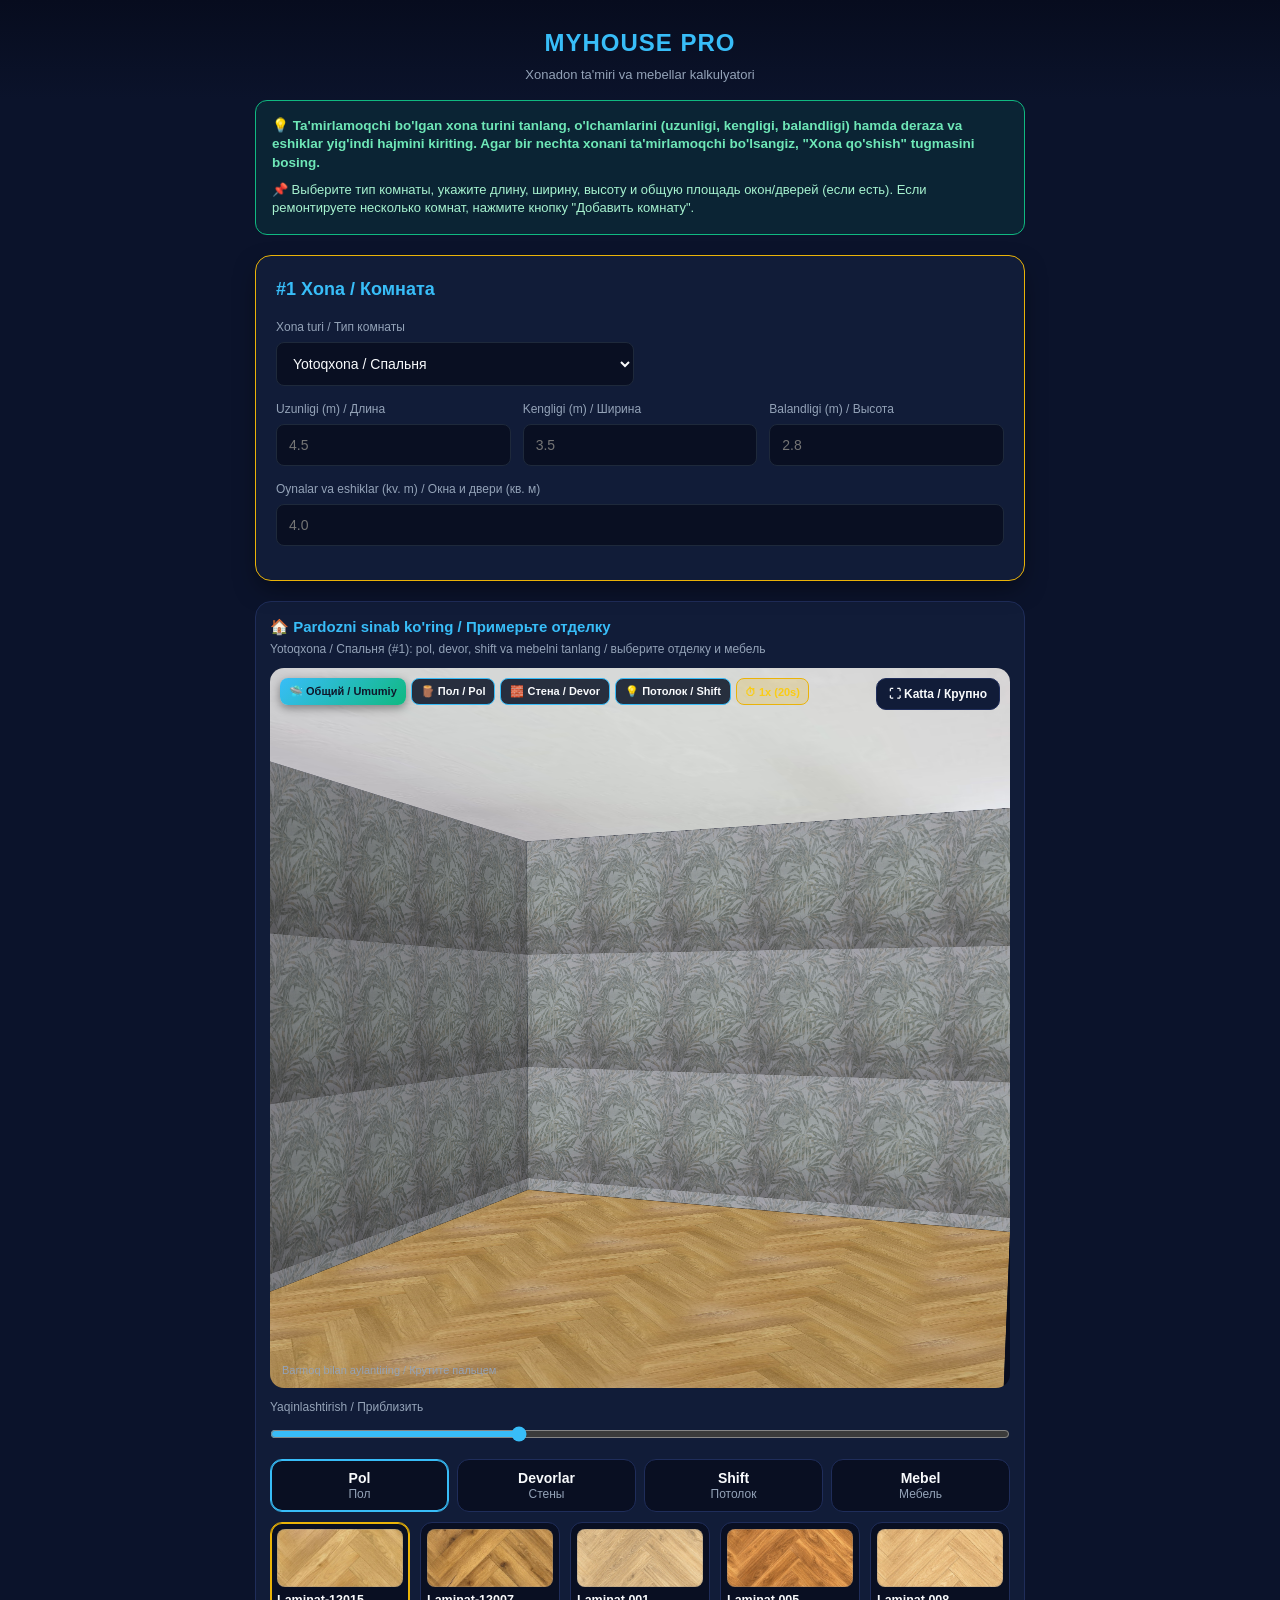
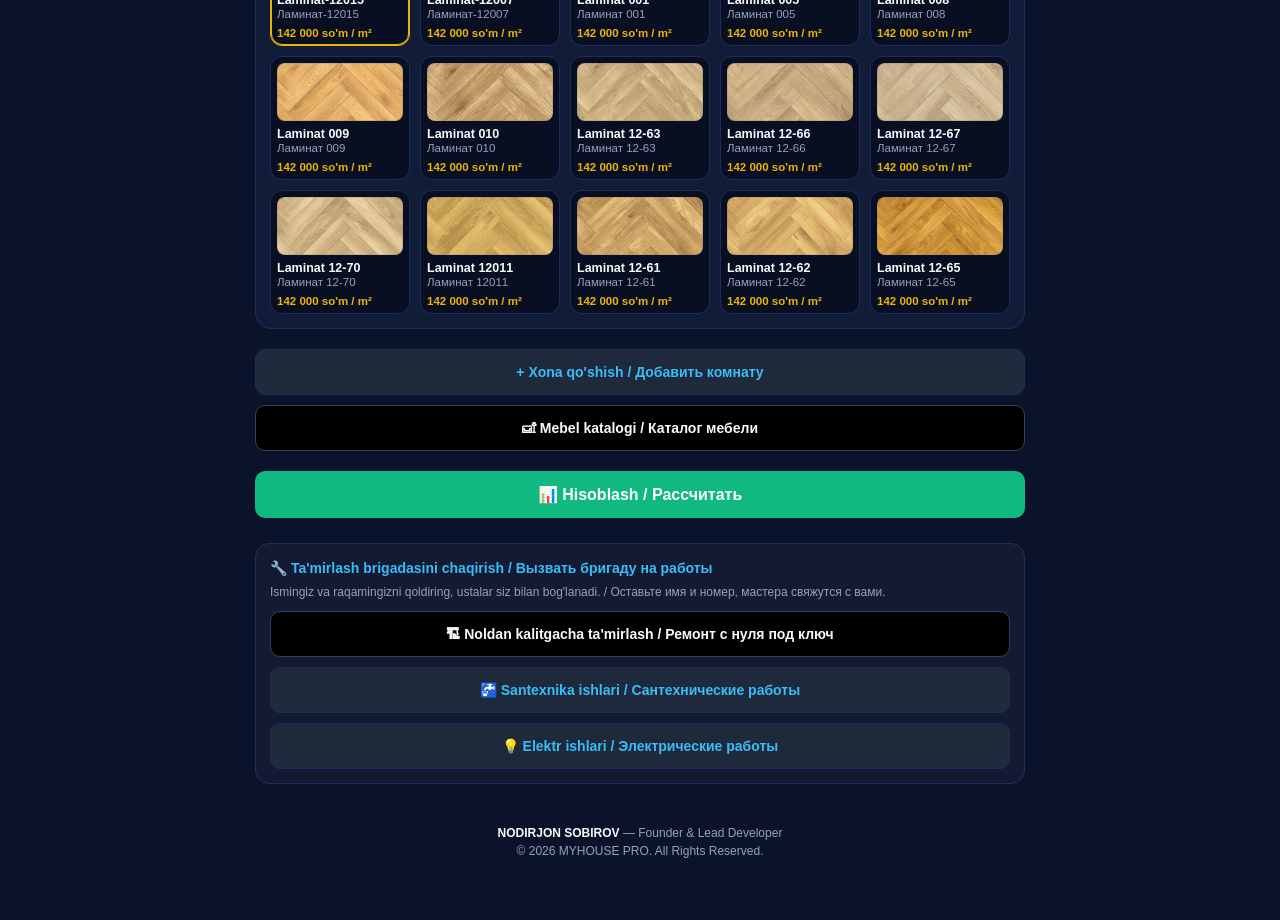
==== commit 6b7e7df1: "Update index.html" ====
--- a/index.html
+++ b/index.html
@@ -894,7 +894,7 @@
     { id: 'f-kg-24', v: 'tile', uz: "Keramogranit №24", ru: "Керамогранит №24", rooms: R3_KBW, file: 'keramogranit-24.jpg', kind: 'tile_slab', sz: 65 }
 ],
            wall: [
-    { id: 'w-palm-leaves', v: 'wallpaper', uz: "Gulqog'oz-1", ru: "Обои-1", rooms: R3_DRY, file: 'oboi_2.jpg', kind: 'raw_repeat', rollM: 1.06 },
+    { id: 'w-palm-leaves', v: 'wallpaper', uz: "Gulqog'oz-1", ru: "Обои-1", rooms: R3_DRY, file: 'oboi_2.jpg', kind: 'raw_repeat', sz: 65 },
     { id: 'w-geo-arch', v: 'wallpaper', uz: "Gulqog'oz-2", ru: "Обои-2", rooms: R3_DRY, file: 'oboi_3.jpg', kind: 'raw_repeat', rollM: 1.06 },
     { id: 'w-wave-lines', v: 'wallpaper', uz: "Gulqog'oz-3", ru: "Обои-3", rooms: R3_DRY, file: 'oboi_4.jpg', kind: 'raw_repeat', rollM: 1.06 },
     { id: 'w-loft-concrete', v: 'wallpaper', uz: "Gulqog'oz-4", ru: "Обои-4", rooms: R3_DRY, file: 'oboi_5.jpg', kind: 'raw_repeat', rollM: 1.06 },
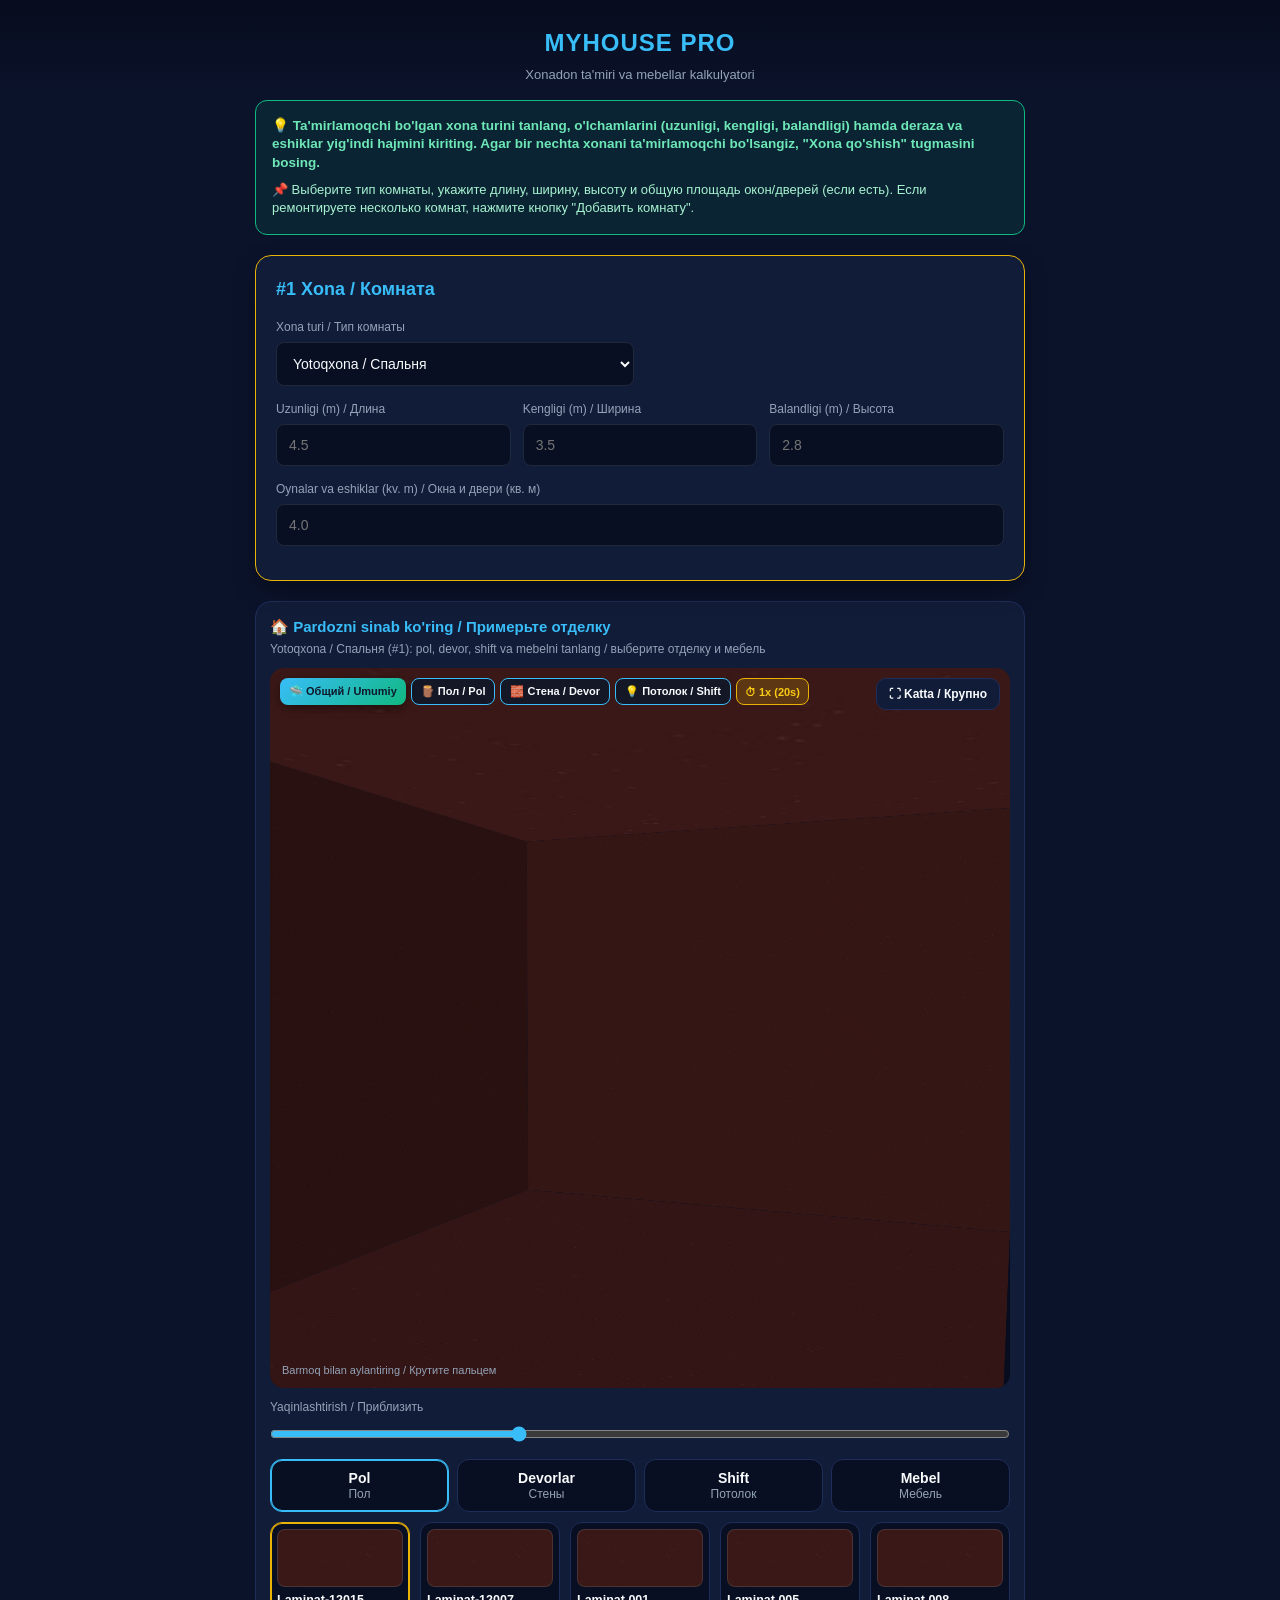
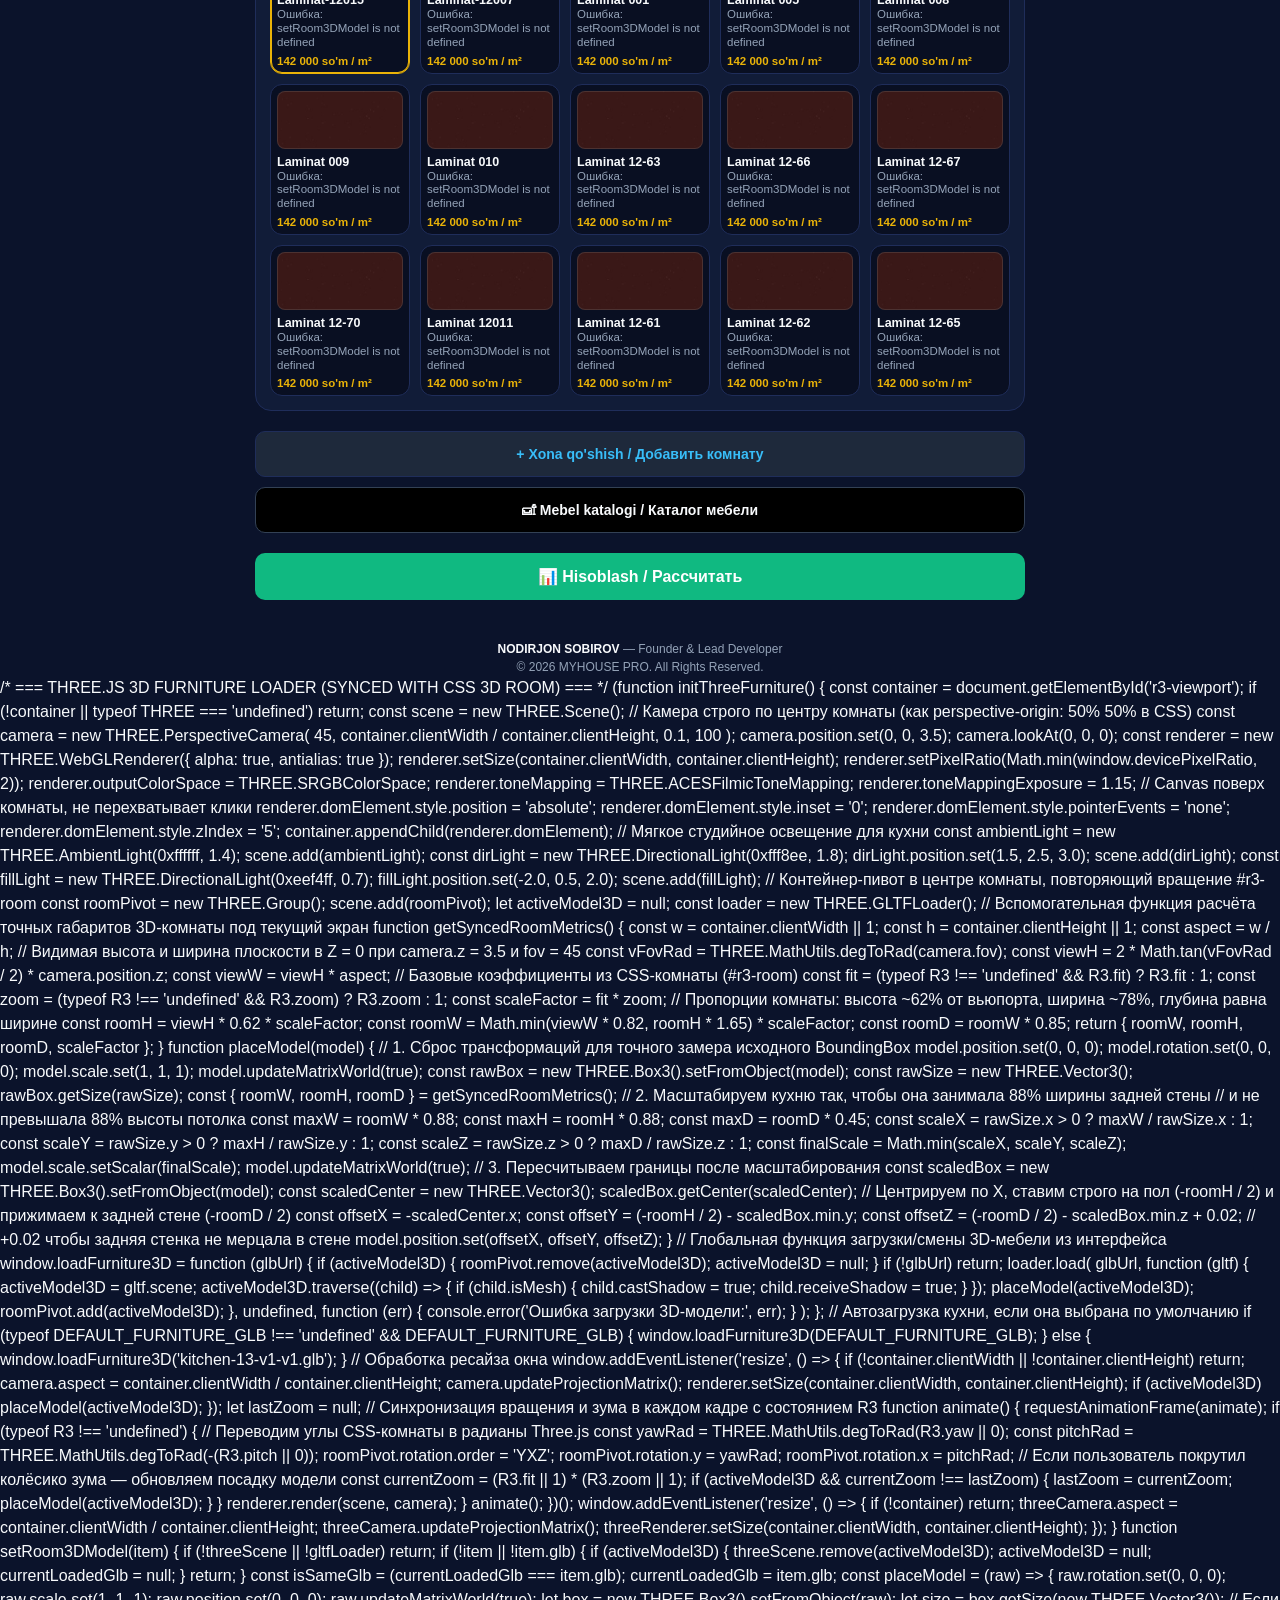
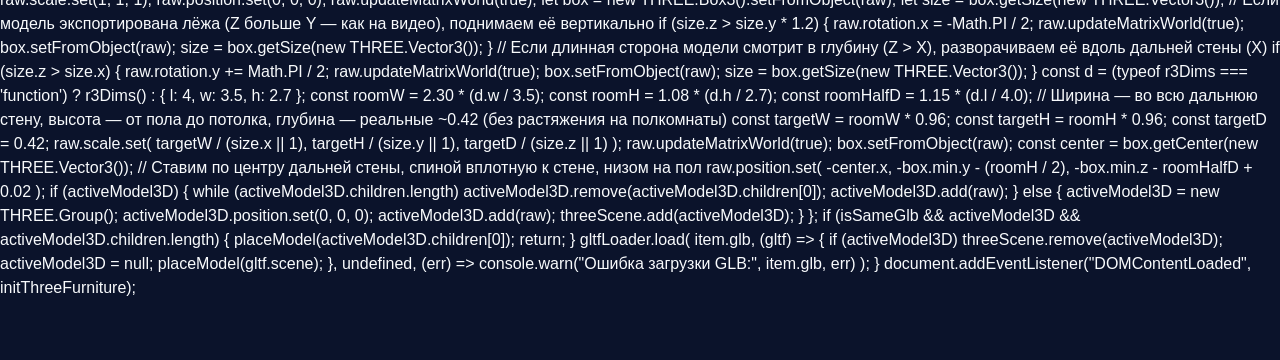
==== commit 7bde0753: "Update index.html" ====
--- a/index.html
+++ b/index.html
@@ -3427,51 +3427,192 @@
 });
 </script>
 
-<!-- ==================== THREE.JS 3D FURNITURE LOADER ==================== -->
-<script>
-let threeScene, threeCamera, threeRenderer, activeModel3D = null, currentLoadedGlb = null;
-
-const gltfLoader = (typeof THREE !== 'undefined' && THREE.GLTFLoader) ? new THREE.GLTFLoader() : null;
-if (gltfLoader && THREE.DRACOLoader) {
-    const dracoLoader = new THREE.DRACOLoader();
-    dracoLoader.setDecoderPath('https://www.gstatic.com/draco/versioned/decoders/1.4.1/');
-    gltfLoader.setDRACOLoader(dracoLoader);
-}
-
-function initThreeFurniture() {
-    const container = document.getElementById('r3-scene');
-    const canvas = document.getElementById('three-canvas');
-    if (!container || !canvas || typeof THREE === 'undefined') return;
-
-    threeScene = new THREE.Scene();
-    threeCamera = new THREE.PerspectiveCamera(45, container.clientWidth / container.clientHeight, 0.1, 1000);
-    threeCamera.position.set(0, 1.2, 3.5);
-
-    threeRenderer = new THREE.WebGLRenderer({ canvas: canvas, alpha: true, antialias: true });
-    threeRenderer.setSize(container.clientWidth, container.clientHeight);
-    threeRenderer.setPixelRatio(Math.min(window.devicePixelRatio, 2));
-
-    threeScene.add(new THREE.AmbientLight(0xffffff, 1.05));
-    const dirLight = new THREE.DirectionalLight(0xffffff, 1.0);
-    dirLight.position.set(2, 5, 3);
-    threeScene.add(dirLight);
-
-    function animate() {
-        requestAnimationFrame(animate);
-        if (typeof R3 !== 'undefined' && activeModel3D) {
-            const yawRad = (R3.yaw || 0) * (Math.PI / 180);
-            const pitchRad = (R3.pitch || 0) * (Math.PI / 180);
-
-            activeModel3D.rotation.order = 'YXZ';
-            activeModel3D.rotation.y = yawRad;
-            activeModel3D.rotation.x = -pitchRad;
-
-            const z = R3.zoom || 1;
-            activeModel3D.scale.set(z, z, z);
-        }
-        threeRenderer.render(threeScene, threeCamera);
+/* === THREE.JS 3D FURNITURE LOADER (SYNCED WITH CSS 3D ROOM) === */
+(function initThreeFurniture() {
+  const container = document.getElementById('r3-viewport');
+  if (!container || typeof THREE === 'undefined') return;
+
+  const scene = new THREE.Scene();
+
+  // Камера строго по центру комнаты (как perspective-origin: 50% 50% в CSS)
+  const camera = new THREE.PerspectiveCamera(
+    45,
+    container.clientWidth / container.clientHeight,
+    0.1,
+    100
+  );
+  camera.position.set(0, 0, 3.5);
+  camera.lookAt(0, 0, 0);
+
+  const renderer = new THREE.WebGLRenderer({ alpha: true, antialias: true });
+  renderer.setSize(container.clientWidth, container.clientHeight);
+  renderer.setPixelRatio(Math.min(window.devicePixelRatio, 2));
+  renderer.outputColorSpace = THREE.SRGBColorSpace;
+  renderer.toneMapping = THREE.ACESFilmicToneMapping;
+  renderer.toneMappingExposure = 1.15;
+
+  // Canvas поверх комнаты, не перехватывает клики
+  renderer.domElement.style.position = 'absolute';
+  renderer.domElement.style.inset = '0';
+  renderer.domElement.style.pointerEvents = 'none';
+  renderer.domElement.style.zIndex = '5';
+  container.appendChild(renderer.domElement);
+
+  // Мягкое студийное освещение для кухни
+  const ambientLight = new THREE.AmbientLight(0xffffff, 1.4);
+  scene.add(ambientLight);
+
+  const dirLight = new THREE.DirectionalLight(0xfff8ee, 1.8);
+  dirLight.position.set(1.5, 2.5, 3.0);
+  scene.add(dirLight);
+
+  const fillLight = new THREE.DirectionalLight(0xeef4ff, 0.7);
+  fillLight.position.set(-2.0, 0.5, 2.0);
+  scene.add(fillLight);
+
+  // Контейнер-пивот в центре комнаты, повторяющий вращение #r3-room
+  const roomPivot = new THREE.Group();
+  scene.add(roomPivot);
+
+  let activeModel3D = null;
+  const loader = new THREE.GLTFLoader();
+
+  // Вспомогательная функция расчёта точных габаритов 3D-комнаты под текущий экран
+  function getSyncedRoomMetrics() {
+    const w = container.clientWidth || 1;
+    const h = container.clientHeight || 1;
+    const aspect = w / h;
+
+    // Видимая высота и ширина плоскости в Z = 0 при camera.z = 3.5 и fov = 45
+    const vFovRad = THREE.MathUtils.degToRad(camera.fov);
+    const viewH = 2 * Math.tan(vFovRad / 2) * camera.position.z;
+    const viewW = viewH * aspect;
+
+    // Базовые коэффициенты из CSS-комнаты (#r3-room)
+    const fit = (typeof R3 !== 'undefined' && R3.fit) ? R3.fit : 1;
+    const zoom = (typeof R3 !== 'undefined' && R3.zoom) ? R3.zoom : 1;
+    const scaleFactor = fit * zoom;
+
+    // Пропорции комнаты: высота ~62% от вьюпорта, ширина ~78%, глубина равна ширине
+    const roomH = viewH * 0.62 * scaleFactor;
+    const roomW = Math.min(viewW * 0.82, roomH * 1.65) * scaleFactor;
+    const roomD = roomW * 0.85;
+
+    return { roomW, roomH, roomD, scaleFactor };
+  }
+
+  function placeModel(model) {
+    // 1. Сброс трансформаций для точного замера исходного BoundingBox
+    model.position.set(0, 0, 0);
+    model.rotation.set(0, 0, 0);
+    model.scale.set(1, 1, 1);
+    model.updateMatrixWorld(true);
+
+    const rawBox = new THREE.Box3().setFromObject(model);
+    const rawSize = new THREE.Vector3();
+    rawBox.getSize(rawSize);
+
+    const { roomW, roomH, roomD } = getSyncedRoomMetrics();
+
+    // 2. Масштабируем кухню так, чтобы она занимала 88% ширины задней стены
+    // и не превышала 88% высоты потолка
+    const maxW = roomW * 0.88;
+    const maxH = roomH * 0.88;
+    const maxD = roomD * 0.45;
+
+    const scaleX = rawSize.x > 0 ? maxW / rawSize.x : 1;
+    const scaleY = rawSize.y > 0 ? maxH / rawSize.y : 1;
+    const scaleZ = rawSize.z > 0 ? maxD / rawSize.z : 1;
+    const finalScale = Math.min(scaleX, scaleY, scaleZ);
+
+    model.scale.setScalar(finalScale);
+    model.updateMatrixWorld(true);
+
+    // 3. Пересчитываем границы после масштабирования
+    const scaledBox = new THREE.Box3().setFromObject(model);
+    const scaledCenter = new THREE.Vector3();
+    scaledBox.getCenter(scaledCenter);
+
+    // Центрируем по X, ставим строго на пол (-roomH / 2) и прижимаем к задней стене (-roomD / 2)
+    const offsetX = -scaledCenter.x;
+    const offsetY = (-roomH / 2) - scaledBox.min.y;
+    const offsetZ = (-roomD / 2) - scaledBox.min.z + 0.02; // +0.02 чтобы задняя стенка не мерцала в стене
+
+    model.position.set(offsetX, offsetY, offsetZ);
+  }
+
+  // Глобальная функция загрузки/смены 3D-мебели из интерфейса
+  window.loadFurniture3D = function (glbUrl) {
+    if (activeModel3D) {
+      roomPivot.remove(activeModel3D);
+      activeModel3D = null;
     }
-    animate();
+    if (!glbUrl) return;
+
+    loader.load(
+      glbUrl,
+      function (gltf) {
+        activeModel3D = gltf.scene;
+        activeModel3D.traverse((child) => {
+          if (child.isMesh) {
+            child.castShadow = true;
+            child.receiveShadow = true;
+          }
+        });
+        placeModel(activeModel3D);
+        roomPivot.add(activeModel3D);
+      },
+      undefined,
+      function (err) {
+        console.error('Ошибка загрузки 3D-модели:', err);
+      }
+    );
+  };
+
+  // Автозагрузка кухни, если она выбрана по умолчанию
+  if (typeof DEFAULT_FURNITURE_GLB !== 'undefined' && DEFAULT_FURNITURE_GLB) {
+    window.loadFurniture3D(DEFAULT_FURNITURE_GLB);
+  } else {
+    window.loadFurniture3D('kitchen-13-v1-v1.glb');
+  }
+
+  // Обработка ресайза окна
+  window.addEventListener('resize', () => {
+    if (!container.clientWidth || !container.clientHeight) return;
+    camera.aspect = container.clientWidth / container.clientHeight;
+    camera.updateProjectionMatrix();
+    renderer.setSize(container.clientWidth, container.clientHeight);
+    if (activeModel3D) placeModel(activeModel3D);
+  });
+
+  let lastZoom = null;
+
+  // Синхронизация вращения и зума в каждом кадре с состоянием R3
+  function animate() {
+    requestAnimationFrame(animate);
+
+    if (typeof R3 !== 'undefined') {
+      // Переводим углы CSS-комнаты в радианы Three.js
+      const yawRad = THREE.MathUtils.degToRad(R3.yaw || 0);
+      const pitchRad = THREE.MathUtils.degToRad(-(R3.pitch || 0));
+
+      roomPivot.rotation.order = 'YXZ';
+      roomPivot.rotation.y = yawRad;
+      roomPivot.rotation.x = pitchRad;
+
+      // Если пользователь покрутил колёсико зума — обновляем посадку модели
+      const currentZoom = (R3.fit || 1) * (R3.zoom || 1);
+      if (activeModel3D && currentZoom !== lastZoom) {
+        lastZoom = currentZoom;
+        placeModel(activeModel3D);
+      }
+    }
+
+    renderer.render(scene, camera);
+  }
+
+  animate();
+})();
 
     window.addEventListener('resize', () => {
         if (!container) return;
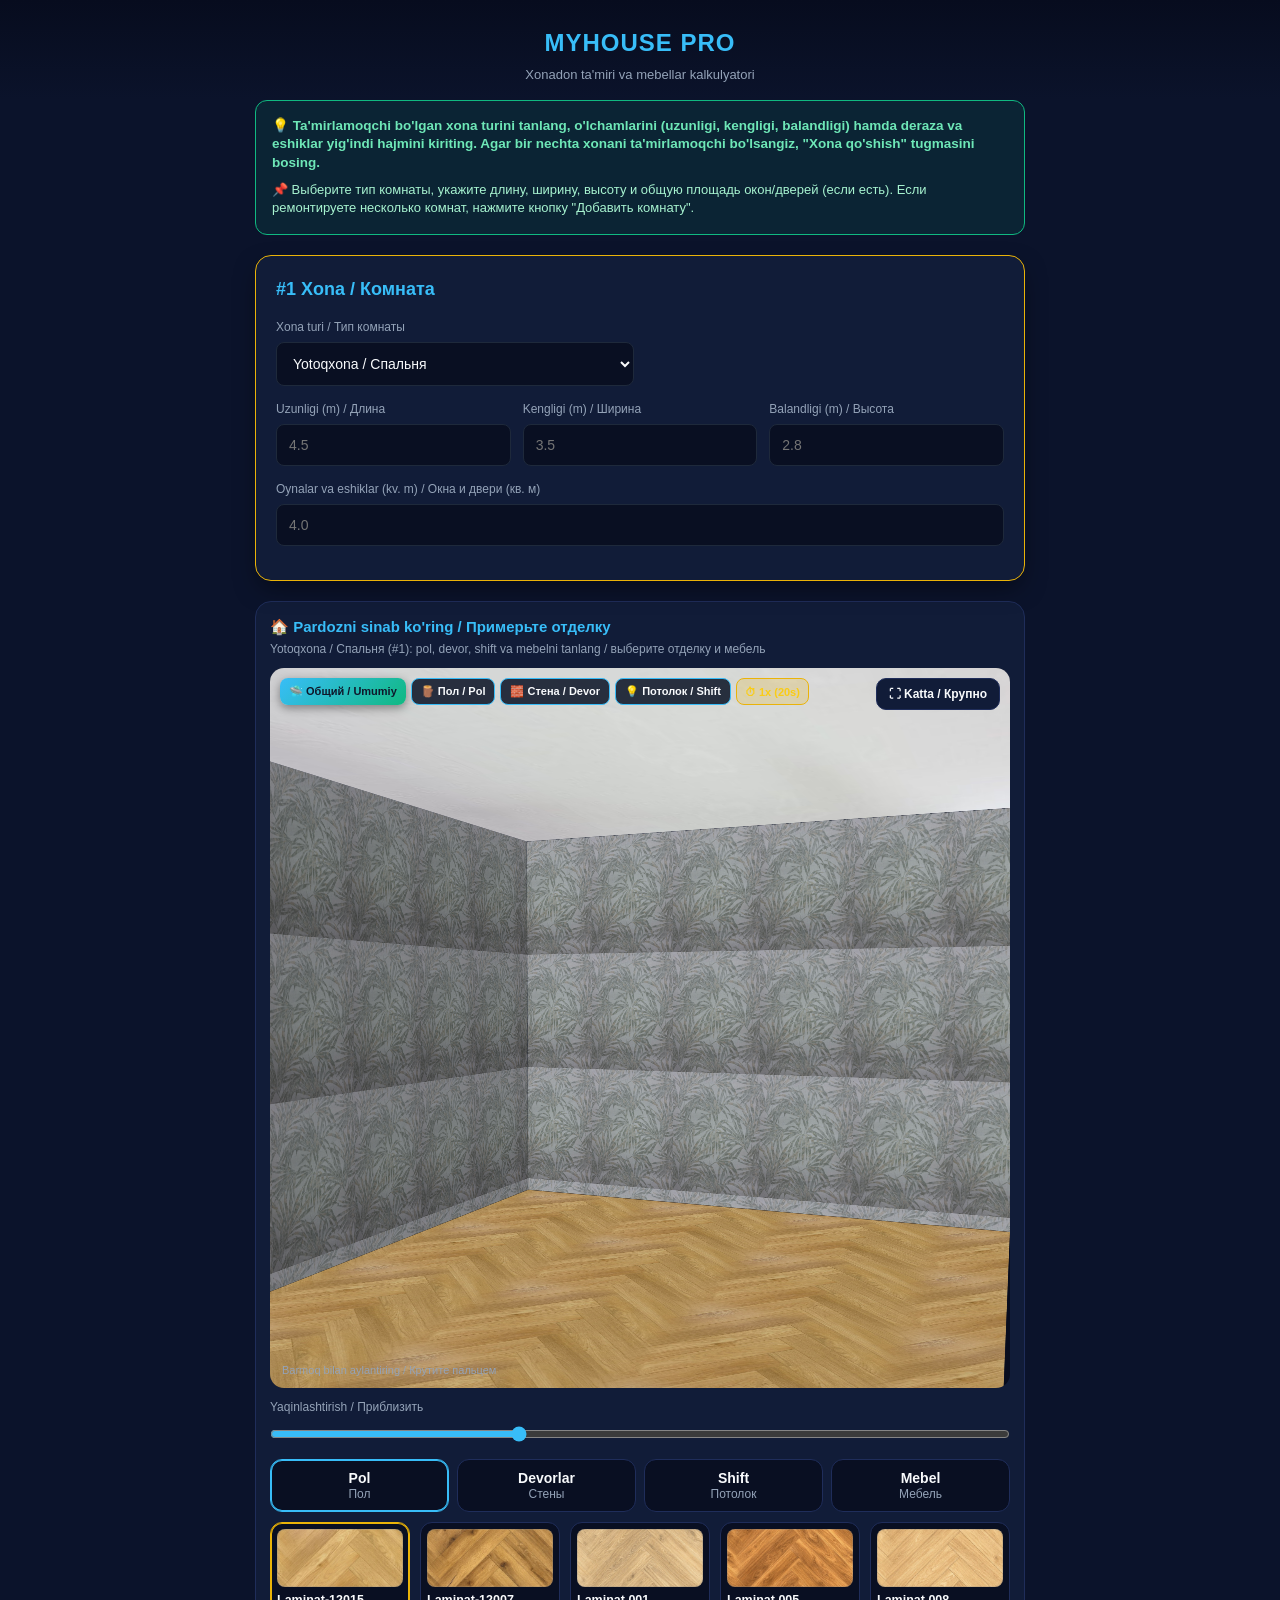
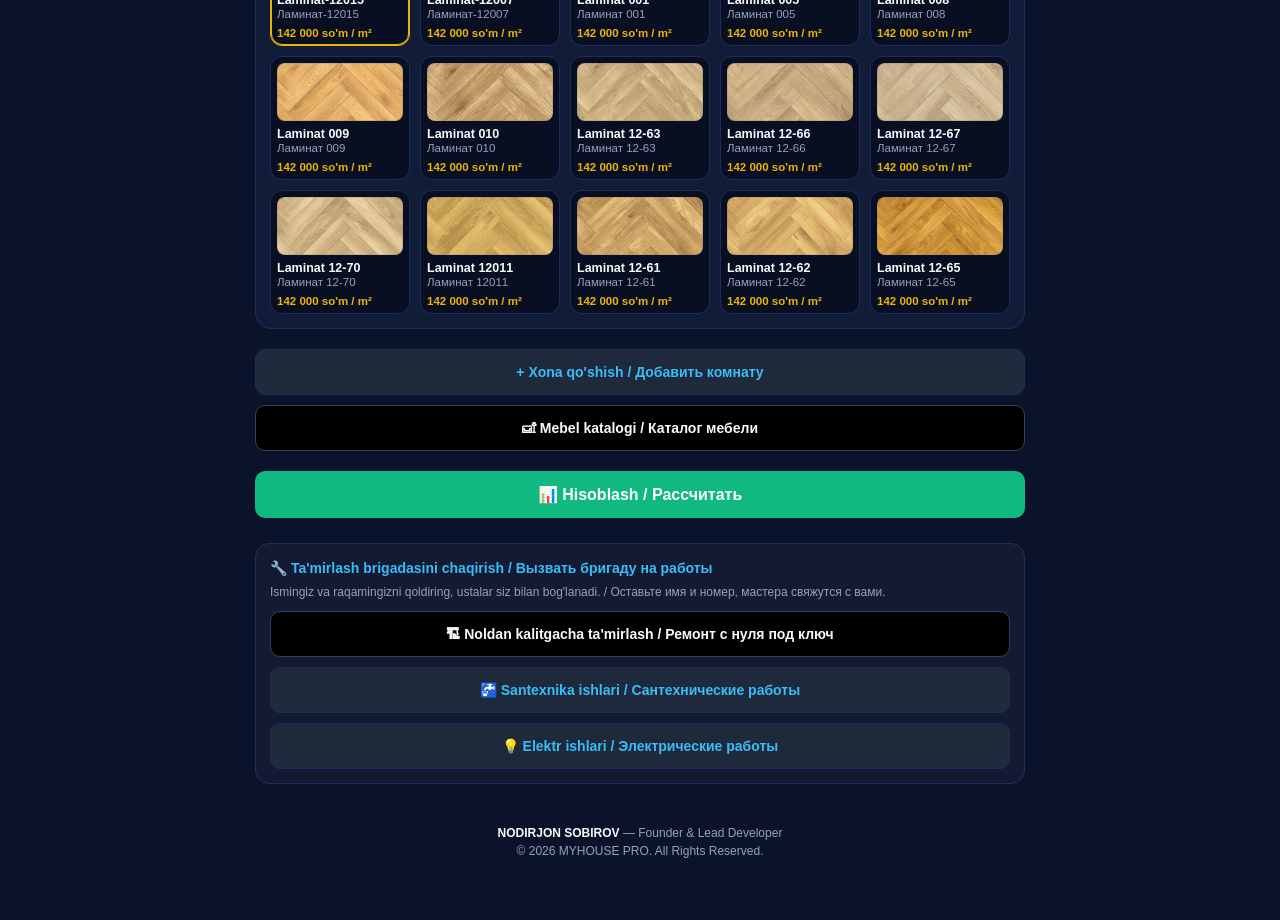
==== commit 1d66667f: "Update index.html" ====
--- a/index.html
+++ b/index.html
@@ -3427,193 +3427,165 @@
 });
 </script>
 
-/* === THREE.JS 3D FURNITURE LOADER (SYNCED WITH CSS 3D ROOM) === */
-(function initThreeFurniture() {
-  const container = document.getElementById('r3-viewport');
-  if (!container || typeof THREE === 'undefined') return;
-
-  const scene = new THREE.Scene();
-
-  // Камера строго по центру комнаты (как perspective-origin: 50% 50% в CSS)
-  const camera = new THREE.PerspectiveCamera(
-    45,
-    container.clientWidth / container.clientHeight,
-    0.1,
-    100
-  );
-  camera.position.set(0, 0, 3.5);
-  camera.lookAt(0, 0, 0);
-
-  const renderer = new THREE.WebGLRenderer({ alpha: true, antialias: true });
-  renderer.setSize(container.clientWidth, container.clientHeight);
-  renderer.setPixelRatio(Math.min(window.devicePixelRatio, 2));
-  renderer.outputColorSpace = THREE.SRGBColorSpace;
-  renderer.toneMapping = THREE.ACESFilmicToneMapping;
-  renderer.toneMappingExposure = 1.15;
-
-  // Canvas поверх комнаты, не перехватывает клики
-  renderer.domElement.style.position = 'absolute';
-  renderer.domElement.style.inset = '0';
-  renderer.domElement.style.pointerEvents = 'none';
-  renderer.domElement.style.zIndex = '5';
-  container.appendChild(renderer.domElement);
-
-  // Мягкое студийное освещение для кухни
-  const ambientLight = new THREE.AmbientLight(0xffffff, 1.4);
-  scene.add(ambientLight);
-
-  const dirLight = new THREE.DirectionalLight(0xfff8ee, 1.8);
-  dirLight.position.set(1.5, 2.5, 3.0);
-  scene.add(dirLight);
-
-  const fillLight = new THREE.DirectionalLight(0xeef4ff, 0.7);
-  fillLight.position.set(-2.0, 0.5, 2.0);
-  scene.add(fillLight);
-
-  // Контейнер-пивот в центре комнаты, повторяющий вращение #r3-room
-  const roomPivot = new THREE.Group();
-  scene.add(roomPivot);
-
-  let activeModel3D = null;
-  const loader = new THREE.GLTFLoader();
-
-  // Вспомогательная функция расчёта точных габаритов 3D-комнаты под текущий экран
-  function getSyncedRoomMetrics() {
+<!-- ==================== THREE.JS 3D FURNITURE LOADER (SYNCED WITH CSS 3D ROOM) ==================== -->
+<script>
+let threeScene = null, threeCamera = null, threeRenderer = null, roomPivot = null;
+let activeModel3D = null, currentLoadedGlb = null;
+
+const gltfLoader = (typeof THREE !== 'undefined' && THREE.GLTFLoader) ? new THREE.GLTFLoader() : null;
+if (gltfLoader && THREE.DRACOLoader) {
+    const dracoLoader = new THREE.DRACOLoader();
+    dracoLoader.setDecoderPath('https://www.gstatic.com/draco/versioned/decoders/1.4.1/');
+    gltfLoader.setDRACOLoader(dracoLoader);
+}
+
+function getSyncedRoomMetrics(container, camera) {
     const w = container.clientWidth || 1;
     const h = container.clientHeight || 1;
     const aspect = w / h;
 
-    // Видимая высота и ширина плоскости в Z = 0 при camera.z = 3.5 и fov = 45
     const vFovRad = THREE.MathUtils.degToRad(camera.fov);
     const viewH = 2 * Math.tan(vFovRad / 2) * camera.position.z;
     const viewW = viewH * aspect;
 
-    // Базовые коэффициенты из CSS-комнаты (#r3-room)
-    const fit = (typeof R3 !== 'undefined' && R3.fit) ? R3.fit : 1;
+    const d = (typeof r3Dims === 'function') ? r3Dims() : { l: 4, w: 3.5, h: 2.7 };
+    const baseW = 2.30 * (d.w / 3.5);
+    const baseH = 1.08 * (d.h / 2.7);
+    const baseD = 2.30 * (d.l / 4.0);
+
     const zoom = (typeof R3 !== 'undefined' && R3.zoom) ? R3.zoom : 1;
-    const scaleFactor = fit * zoom;
-
-    // Пропорции комнаты: высота ~62% от вьюпорта, ширина ~78%, глубина равна ширине
-    const roomH = viewH * 0.62 * scaleFactor;
-    const roomW = Math.min(viewW * 0.82, roomH * 1.65) * scaleFactor;
-    const roomD = roomW * 0.85;
-
-    return { roomW, roomH, roomD, scaleFactor };
-  }
-
-  function placeModel(model) {
-    // 1. Сброс трансформаций для точного замера исходного BoundingBox
-    model.position.set(0, 0, 0);
-    model.rotation.set(0, 0, 0);
-    model.scale.set(1, 1, 1);
-    model.updateMatrixWorld(true);
-
-    const rawBox = new THREE.Box3().setFromObject(model);
-    const rawSize = new THREE.Vector3();
-    rawBox.getSize(rawSize);
-
-    const { roomW, roomH, roomD } = getSyncedRoomMetrics();
-
-    // 2. Масштабируем кухню так, чтобы она занимала 88% ширины задней стены
-    // и не превышала 88% высоты потолка
-    const maxW = roomW * 0.88;
-    const maxH = roomH * 0.88;
-    const maxD = roomD * 0.45;
-
-    const scaleX = rawSize.x > 0 ? maxW / rawSize.x : 1;
-    const scaleY = rawSize.y > 0 ? maxH / rawSize.y : 1;
-    const scaleZ = rawSize.z > 0 ? maxD / rawSize.z : 1;
-    const finalScale = Math.min(scaleX, scaleY, scaleZ);
-
-    model.scale.setScalar(finalScale);
-    model.updateMatrixWorld(true);
-
-    // 3. Пересчитываем границы после масштабирования
-    const scaledBox = new THREE.Box3().setFromObject(model);
-    const scaledCenter = new THREE.Vector3();
-    scaledBox.getCenter(scaledCenter);
-
-    // Центрируем по X, ставим строго на пол (-roomH / 2) и прижимаем к задней стене (-roomD / 2)
-    const offsetX = -scaledCenter.x;
-    const offsetY = (-roomH / 2) - scaledBox.min.y;
-    const offsetZ = (-roomD / 2) - scaledBox.min.z + 0.02; // +0.02 чтобы задняя стенка не мерцала в стене
-
-    model.position.set(offsetX, offsetY, offsetZ);
-  }
-
-  // Глобальная функция загрузки/смены 3D-мебели из интерфейса
-  window.loadFurniture3D = function (glbUrl) {
-    if (activeModel3D) {
-      roomPivot.remove(activeModel3D);
-      activeModel3D = null;
+    const scaleFactor = Math.min(viewW / 3.2, viewH / 2.2) * zoom;
+
+    return {
+        roomW: baseW * scaleFactor,
+        roomH: baseH * scaleFactor,
+        roomD: baseD * scaleFactor
+    };
+}
+
+function placeThreeFurnitureModel(raw) {
+    if (!threeCamera) return;
+    const container = document.getElementById('r3-scene');
+    if (!container) return;
+
+    raw.rotation.set(0, 0, 0);
+    raw.scale.set(1, 1, 1);
+    raw.position.set(0, 0, 0);
+    raw.updateMatrixWorld(true);
+
+    let box = new THREE.Box3().setFromObject(raw);
+    let size = box.getSize(new THREE.Vector3());
+
+    // Если модель экспортирована лёжа (Z больше Y), поднимаем её вертикально
+    if (size.z > size.y * 1.2) {
+        raw.rotation.x = -Math.PI / 2;
+        raw.updateMatrixWorld(true);
+        box.setFromObject(raw);
+        size = box.getSize(new THREE.Vector3());
     }
-    if (!glbUrl) return;
-
-    loader.load(
-      glbUrl,
-      function (gltf) {
-        activeModel3D = gltf.scene;
-        activeModel3D.traverse((child) => {
-          if (child.isMesh) {
-            child.castShadow = true;
-            child.receiveShadow = true;
-          }
-        });
-        placeModel(activeModel3D);
-        roomPivot.add(activeModel3D);
-      },
-      undefined,
-      function (err) {
-        console.error('Ошибка загрузки 3D-модели:', err);
-      }
+
+    // Если длинная сторона модели смотрит в глубину (Z > X), разворачиваем её вдоль дальней стены (X)
+    if (size.z > size.x) {
+        raw.rotation.y += Math.PI / 2;
+        raw.updateMatrixWorld(true);
+        box.setFromObject(raw);
+        size = box.getSize(new THREE.Vector3());
+    }
+
+    const { roomW, roomH, roomD } = getSyncedRoomMetrics(container, threeCamera);
+
+    const targetW = roomW * 0.92;
+    const targetH = roomH * 0.92;
+    const targetD = Math.min(roomD * 0.36, 0.45 * (roomH / 1.08));
+
+    raw.scale.set(
+        targetW / (size.x || 1),
+        targetH / (size.y || 1),
+        targetD / (size.z || 1)
     );
-  };
-
-  // Автозагрузка кухни, если она выбрана по умолчанию
-  if (typeof DEFAULT_FURNITURE_GLB !== 'undefined' && DEFAULT_FURNITURE_GLB) {
-    window.loadFurniture3D(DEFAULT_FURNITURE_GLB);
-  } else {
-    window.loadFurniture3D('kitchen-13-v1-v1.glb');
-  }
-
-  // Обработка ресайза окна
-  window.addEventListener('resize', () => {
-    if (!container.clientWidth || !container.clientHeight) return;
-    camera.aspect = container.clientWidth / container.clientHeight;
-    camera.updateProjectionMatrix();
-    renderer.setSize(container.clientWidth, container.clientHeight);
-    if (activeModel3D) placeModel(activeModel3D);
-  });
-
-  let lastZoom = null;
-
-  // Синхронизация вращения и зума в каждом кадре с состоянием R3
-  function animate() {
-    requestAnimationFrame(animate);
-
-    if (typeof R3 !== 'undefined') {
-      // Переводим углы CSS-комнаты в радианы Three.js
-      const yawRad = THREE.MathUtils.degToRad(R3.yaw || 0);
-      const pitchRad = THREE.MathUtils.degToRad(-(R3.pitch || 0));
-
-      roomPivot.rotation.order = 'YXZ';
-      roomPivot.rotation.y = yawRad;
-      roomPivot.rotation.x = pitchRad;
-
-      // Если пользователь покрутил колёсико зума — обновляем посадку модели
-      const currentZoom = (R3.fit || 1) * (R3.zoom || 1);
-      if (activeModel3D && currentZoom !== lastZoom) {
-        lastZoom = currentZoom;
-        placeModel(activeModel3D);
-      }
+    raw.updateMatrixWorld(true);
+
+    box.setFromObject(raw);
+    const center = box.getCenter(new THREE.Vector3());
+
+    // Ставим по центру дальней стены, спиной вплотную к задней стене, низом строго на пол
+    raw.position.set(
+        -center.x,
+        -box.min.y - (roomH / 2),
+        -box.min.z - (roomD / 2) + 0.02
+    );
+}
+
+function initThreeFurniture() {
+    const container = document.getElementById('r3-scene');
+    const canvas = document.getElementById('three-canvas');
+    if (!container || !canvas || typeof THREE === 'undefined') return;
+
+    threeScene = new THREE.Scene();
+
+    threeCamera = new THREE.PerspectiveCamera(
+        45,
+        (container.clientWidth || 392) / (container.clientHeight || 400),
+        0.1,
+        100
+    );
+    threeCamera.position.set(0, 0, 3.5);
+    threeCamera.lookAt(0, 0, 0);
+
+    threeRenderer = new THREE.WebGLRenderer({ canvas: canvas, alpha: true, antialias: true });
+    threeRenderer.setSize(container.clientWidth || 392, container.clientHeight || 400);
+    threeRenderer.setPixelRatio(Math.min(window.devicePixelRatio, 2));
+    if ('outputColorSpace' in threeRenderer && THREE.SRGBColorSpace) {
+        threeRenderer.outputColorSpace = THREE.SRGBColorSpace;
+    } else if ('outputEncoding' in threeRenderer && THREE.sRGBEncoding) {
+        threeRenderer.outputEncoding = THREE.sRGBEncoding;
     }
-
-    renderer.render(scene, camera);
-  }
-
-  animate();
-})();
-
+    threeRenderer.toneMapping = THREE.ACESFilmicToneMapping;
+    threeRenderer.toneMappingExposure = 1.15;
+
+    // Мягкое студийное освещение
+    threeScene.add(new THREE.AmbientLight(0xffffff, 1.35));
+
+    const dirLight = new THREE.DirectionalLight(0xfff8ee, 1.6);
+    dirLight.position.set(1.5, 2.5, 3.0);
+    threeScene.add(dirLight);
+
+    const fillLight = new THREE.DirectionalLight(0xeef4ff, 0.7);
+    fillLight.position.set(-2.0, 0.5, 2.0);
+    threeScene.add(fillLight);
+
+    // Пивот в центре комнаты, повторяющий вращение и панорамирование #r3-room
+    roomPivot = new THREE.Group();
+    threeScene.add(roomPivot);
+
+    let lastZoom = null;
+
+    function animate() {
+        requestAnimationFrame(animate);
+
+        if (typeof R3 !== 'undefined' && roomPivot) {
+            const yawRad = THREE.MathUtils.degToRad(R3.yaw || 0);
+            const pitchRad = THREE.MathUtils.degToRad(-(R3.pitch || 0));
+
+            roomPivot.rotation.order = 'YXZ';
+            roomPivot.rotation.y = yawRad;
+            roomPivot.rotation.x = pitchRad;
+
+            // Синхронизируем сдвиг камеры (panX, panY) при дрон-турах
+            const px = (R3.panX || 0) * 0.003;
+            const py = -(R3.panY || 0) * 0.003;
+            roomPivot.position.set(px, py, 0);
+
+            const currentZoom = (R3.fit || 1) * (R3.zoom || 1);
+            if (activeModel3D && activeModel3D.children.length && currentZoom !== lastZoom) {
+                lastZoom = currentZoom;
+                placeThreeFurnitureModel(activeModel3D.children[0]);
+            }
+        }
+
+        threeRenderer.render(threeScene, threeCamera);
+    }
+    animate();
     window.addEventListener('resize', () => {
         if (!container) return;
         threeCamera.aspect = container.clientWidth / container.clientHeight;
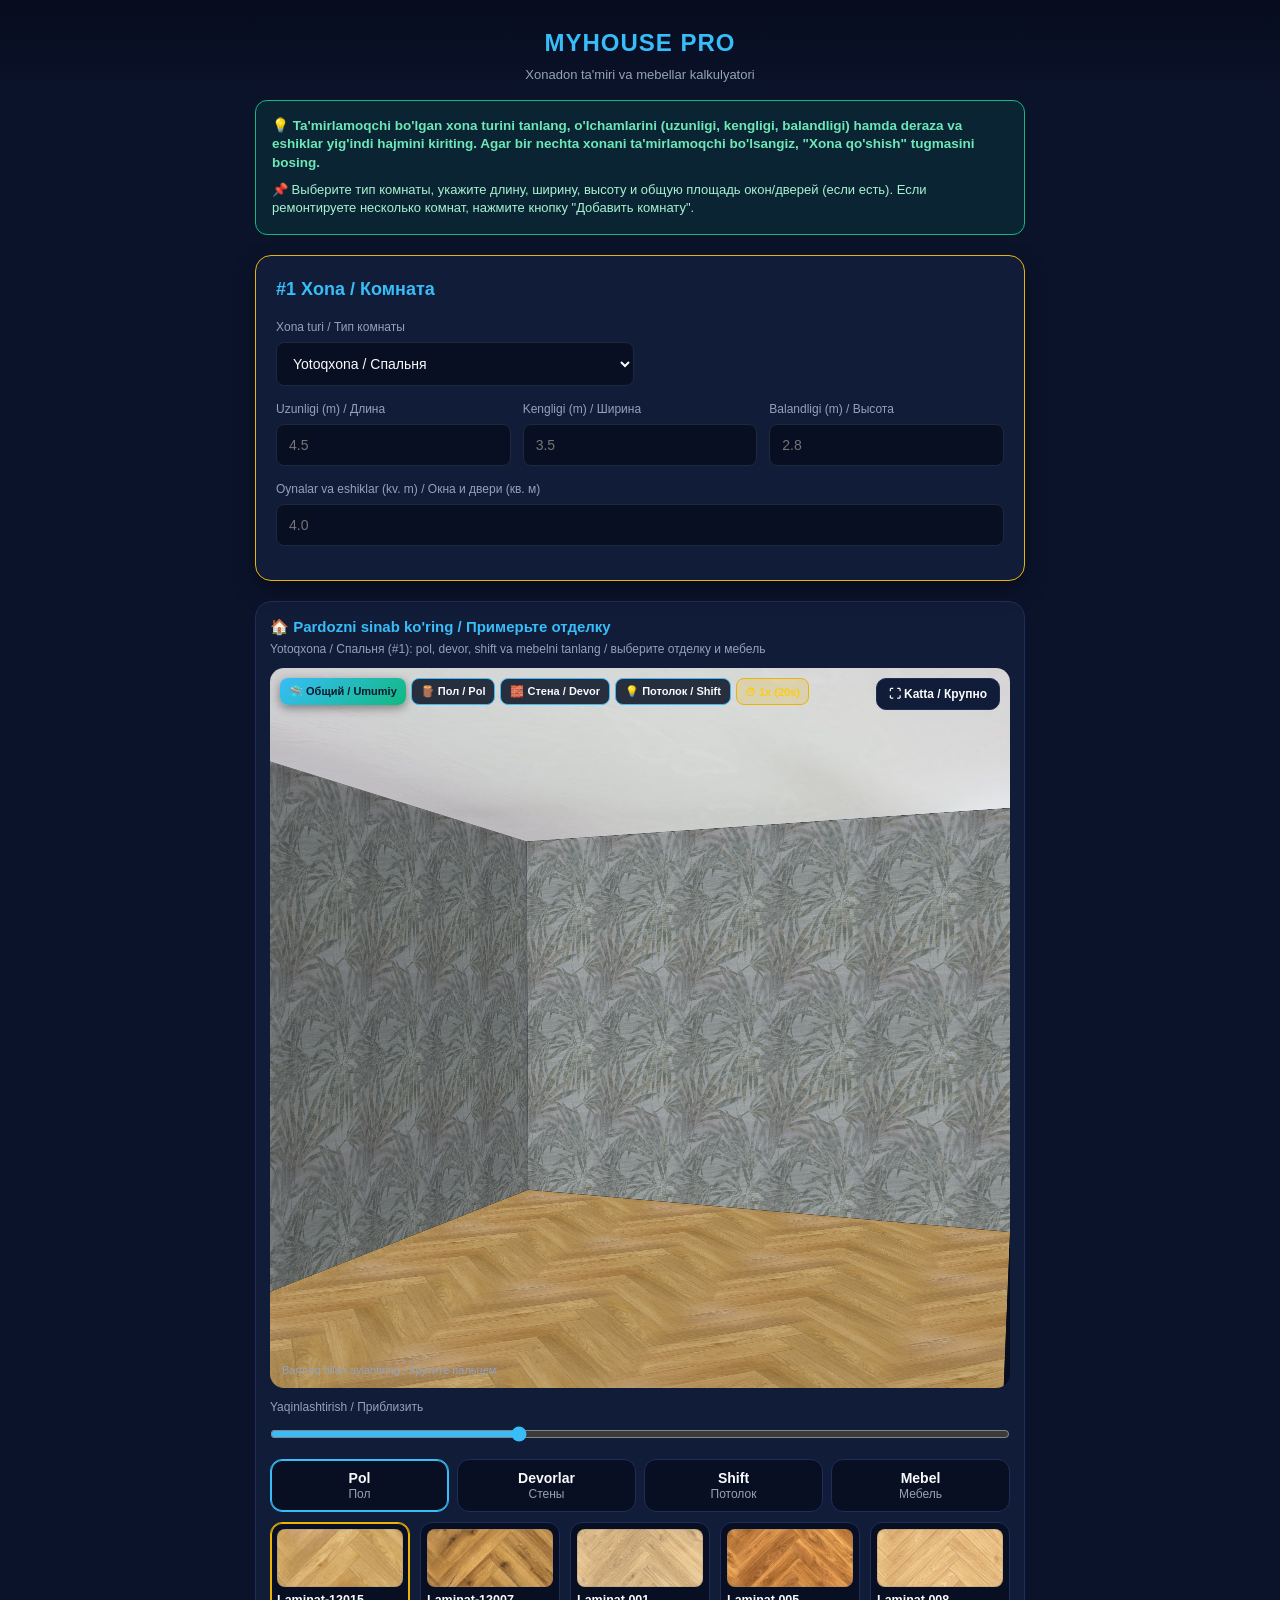
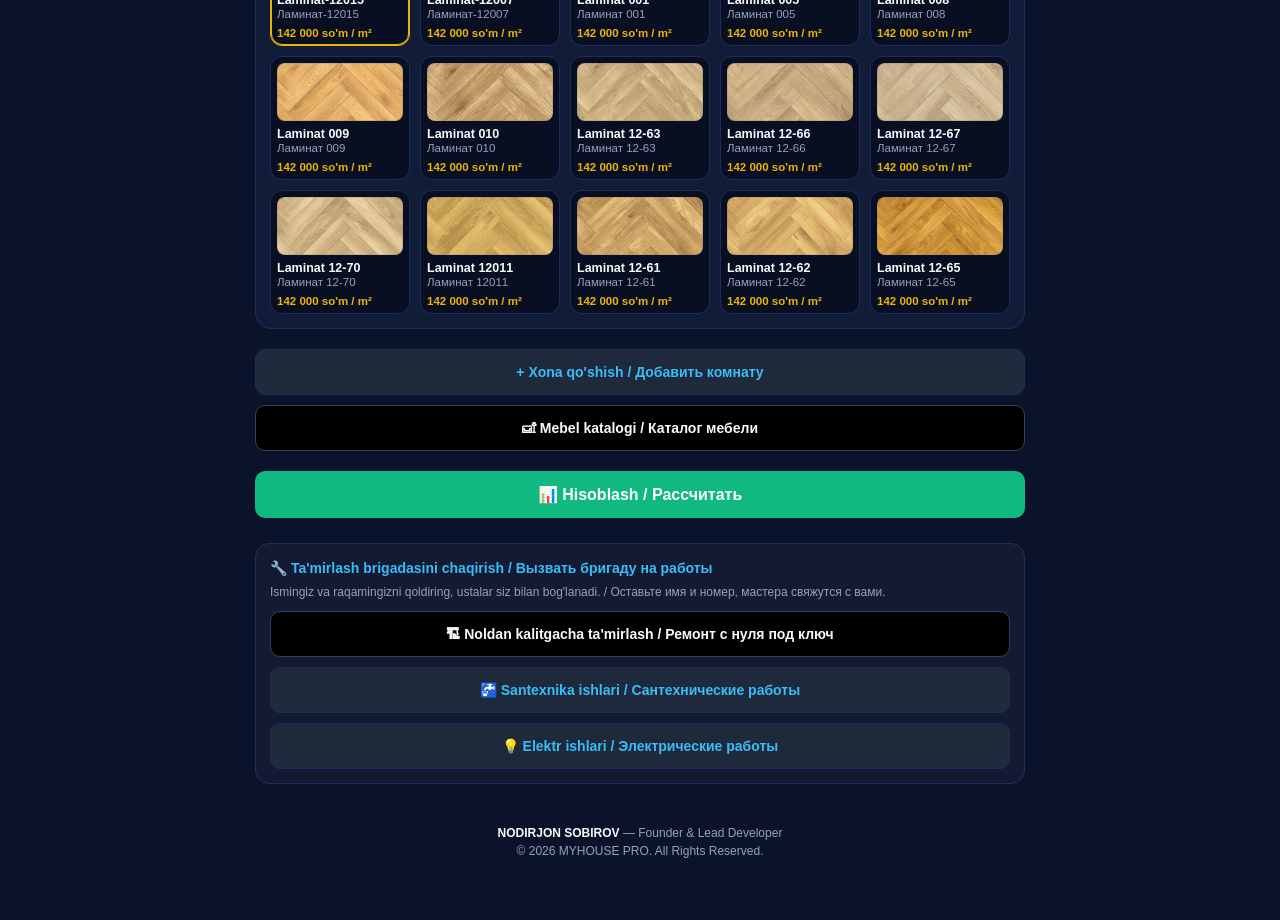
==== commit e85da59e: "Update index.html" ====
--- a/index.html
+++ b/index.html
@@ -894,15 +894,15 @@
     { id: 'f-kg-24', v: 'tile', uz: "Keramogranit №24", ru: "Керамогранит №24", rooms: R3_KBW, file: 'keramogranit-24.jpg', kind: 'tile_slab', sz: 65 }
 ],
            wall: [
-    { id: 'w-palm-leaves', v: 'wallpaper', uz: "Gulqog'oz-1", ru: "Обои-1", rooms: R3_DRY, file: 'oboi_2.jpg', kind: 'raw_repeat', sz: 65 },
+    { id: 'w-palm-leaves', v: 'wallpaper', uz: "Gulqog'oz-1", ru: "Обои-1", rooms: R3_DRY, file: 'oboi_2.jpg', kind: 'roll_crop_blend', sz: 65 },
     { id: 'w-geo-arch', v: 'wallpaper', uz: "Gulqog'oz-2", ru: "Обои-2", rooms: R3_DRY, file: 'oboi_3.jpg', kind: 'raw_repeat', rollM: 1.06 },
     { id: 'w-wave-lines', v: 'wallpaper', uz: "Gulqog'oz-3", ru: "Обои-3", rooms: R3_DRY, file: 'oboi_4.jpg', kind: 'raw_repeat', rollM: 1.06 },
     { id: 'w-loft-concrete', v: 'wallpaper', uz: "Gulqog'oz-4", ru: "Обои-4", rooms: R3_DRY, file: 'oboi_5.jpg', kind: 'raw_repeat', rollM: 1.06 },
     { id: 'w-linen-gray', v: 'wallpaper', uz: "Gulqog'oz-5", ru: "Обои-5", rooms: R3_DRY, file: 'oboi_6.jpg', kind: 'raw_repeat', rollM: 1.06 },
     { id: 'w-micro-leaves', v: 'wallpaper', uz: "Gulqog'oz-6", ru: "Обои-6", rooms: R3_DRY, file: 'oboi_7.jpg', kind: 'raw_repeat', rollM: 1.06 },
     { id: 'w-chevron-gold', v: 'wallpaper', uz: "Gulqog'oz-7", ru: "Обои-7", rooms: R3_DRY, file: 'oboi_8.jpg', kind: 'chevron_stack', rollM: 1.06 },
-    { id: 'w-brush-gray', v: 'wallpaper', uz: "Gulqog'oz-8", ru: "Обои-8", rooms: R3_DRY, file: 'oboi_9.jpg', kind: 'roll_crop_blend', rollM: 1.06 },
-    { id: 'w-brush-beige', v: 'wallpaper', uz: "Gulqog'oz-9", ru: "Обои-9", rooms: R3_DRY, file: 'oboi_10.jpg', kind: 'roll_crop_blend', rollM: 1.06 },
+    { id: 'w-brush-gray', v: 'wallpaper', uz: "Gulqog'oz-8", ru: "Обои-8", rooms: R3_DRY, file: 'oboi_9.jpg', kind: 'roll_crop_blend', sz: 65 },
+    { id: 'w-brush-beige', v: 'wallpaper', uz: "Gulqog'oz-9", ru: "Обои-9", rooms: R3_DRY, file: 'oboi_10.jpg', kind: 'roll_crop_blend', sz: 65 },
     { id: 'w-kg-1', v: 'tile', uz: "Keramogranit №1", ru: "Керамогранит №1", rooms: R3_KBW, file: 'keramogranit-1.jpg', kind: 'tile_slab', sz: 65 },
     { id: 'w-kg-2', v: 'tile', uz: "Keramogranit №2", ru: "Керамогранит №2", rooms: R3_KBW, file: 'keramogranit-2.jpg', kind: 'tile_slab', sz: 65 },
     { id: 'w-kg-3', v: 'tile', uz: "Keramogranit №3", ru: "Керамогранит №3", rooms: R3_KBW, file: 'keramogranit-3.jpg', kind: 'tile_slab', sz: 65 },
@@ -3430,7 +3430,7 @@
 <!-- ==================== THREE.JS 3D FURNITURE LOADER (SYNCED WITH CSS 3D ROOM) ==================== -->
 <script>
 let threeScene = null, threeCamera = null, threeRenderer = null, roomPivot = null;
-let activeModel3D = null, currentLoadedGlb = null;
+let activeModel3D = null, currentLoadedGlb = null, currentItemMeta = null;
 
 const gltfLoader = (typeof THREE !== 'undefined' && THREE.GLTFLoader) ? new THREE.GLTFLoader() : null;
 if (gltfLoader && THREE.DRACOLoader) {
@@ -3439,9 +3439,63 @@
     gltfLoader.setDRACOLoader(dracoLoader);
 }
 
+function initThreeOverlay() {
+    if (threeRenderer || typeof THREE === 'undefined') return;
+    const canvas = document.getElementById('three-canvas');
+    const container = document.getElementById('r3-scene');
+    if (!canvas || !container) return;
+
+    const w = container.clientWidth || 392;
+    const h = container.clientHeight || 400;
+
+    threeScene = new THREE.Scene();
+
+    // Угол обзора 38° хорошо совпадает с perspective CSS-комнаты
+    threeCamera = new THREE.PerspectiveCamera(38, w / h, 0.05, 50);
+    threeCamera.position.set(0, 0, 4.2);
+    threeCamera.lookAt(0, 0, 0);
+
+    threeRenderer = new THREE.WebGLRenderer({
+        canvas: canvas,
+        alpha: true,
+        antialias: true,
+        preserveDrawingBuffer: true
+    });
+    threeRenderer.setPixelRatio(Math.min(window.devicePixelRatio || 1, 2));
+    threeRenderer.setSize(w, h, false);
+    threeRenderer.outputEncoding = THREE.sRGBEncoding;
+    threeRenderer.toneMapping = THREE.ACESFilmicToneMapping;
+    threeRenderer.toneMappingExposure = 1.05;
+
+    // Мягкий студийный свет, чтобы материалы и фасады не были ни чёрными, ни белыми
+    const hemiLight = new THREE.HemisphereLight(0xffffff, 0x334155, 1.15);
+    hemiLight.position.set(0, 3, 2);
+    threeScene.add(hemiLight);
+
+    const dirLight = new THREE.DirectionalLight(0xffffff, 0.9);
+    dirLight.position.set(2.2, 3.5, 3.0);
+    threeScene.add(dirLight);
+
+    const fillLight = new THREE.DirectionalLight(0xe0f2fe, 0.45);
+    fillLight.position.set(-2.5, 1.5, 2.0);
+    threeScene.add(fillLight);
+
+    roomPivot = new THREE.Group();
+    threeScene.add(roomPivot);
+
+    function animateThree() {
+        requestAnimationFrame(animateThree);
+        syncThreeWithCssRoom();
+        if (threeRenderer && threeScene && threeCamera) {
+            threeRenderer.render(threeScene, threeCamera);
+        }
+    }
+    animateThree();
+}
+
 function getSyncedRoomMetrics(container, camera) {
-    const w = container.clientWidth || 1;
-    const h = container.clientHeight || 1;
+    const w = container.clientWidth || 392;
+    const h = container.clientHeight || 400;
     const aspect = w / h;
 
     const vFovRad = THREE.MathUtils.degToRad(camera.fov);
@@ -3449,17 +3503,17 @@
     const viewW = viewH * aspect;
 
     const d = (typeof r3Dims === 'function') ? r3Dims() : { l: 4, w: 3.5, h: 2.7 };
-    const baseW = 2.30 * (d.w / 3.5);
-    const baseH = 1.08 * (d.h / 2.7);
-    const baseD = 2.30 * (d.l / 4.0);
-
     const zoom = (typeof R3 !== 'undefined' && R3.zoom) ? R3.zoom : 1;
-    const scaleFactor = Math.min(viewW / 3.2, viewH / 2.2) * zoom;
+
+    // Приводим метры комнаты к единицам сцены Three.js пропорционально CSS-боксу
+    const mToUnit = Math.min(viewW / Math.max(d.w, d.l), viewH / d.h) * 0.62 * zoom;
 
     return {
-        roomW: baseW * scaleFactor,
-        roomH: baseH * scaleFactor,
-        roomD: baseD * scaleFactor
+        roomW: d.w * mToUnit,
+        roomH: d.h * mToUnit,
+        roomD: d.l * mToUnit,
+        mToUnit: mToUnit,
+        dims: d
     };
 }
 
@@ -3476,15 +3530,15 @@
     let box = new THREE.Box3().setFromObject(raw);
     let size = box.getSize(new THREE.Vector3());
 
-    // Если модель экспортирована лёжа (Z больше Y), поднимаем её вертикально
-    if (size.z > size.y * 1.2) {
+    // Если модель экспортирована лёжа (Z значительно больше Y), ставим её вертикально
+    if (size.z > size.y * 1.35) {
         raw.rotation.x = -Math.PI / 2;
         raw.updateMatrixWorld(true);
         box.setFromObject(raw);
         size = box.getSize(new THREE.Vector3());
     }
 
-    // Если длинная сторона модели смотрит в глубину (Z > X), разворачиваем её вдоль дальней стены (X)
+    // Разворачиваем длинной стороной вдоль задней стены (ось X)
     if (size.z > size.x) {
         raw.rotation.y += Math.PI / 2;
         raw.updateMatrixWorld(true);
@@ -3492,204 +3546,119 @@
         size = box.getSize(new THREE.Vector3());
     }
 
-    const { roomW, roomH, roomD } = getSyncedRoomMetrics(container, threeCamera);
-
-    const targetW = roomW * 0.92;
-    const targetH = roomH * 0.92;
-    const targetD = Math.min(roomD * 0.36, 0.45 * (roomH / 1.08));
-
-    raw.scale.set(
-        targetW / (size.x || 1),
-        targetH / (size.y || 1),
-        targetD / (size.z || 1)
-    );
+    const { roomW, roomH, roomD, mToUnit, dims } = getSyncedRoomMetrics(container, threeCamera);
+
+    // Масштабируем ПРОПОРЦИОНАЛЬНО (uniform scale), чтобы мебель не плющило!
+    const desiredW = (currentItemMeta && currentItemMeta.widthM)
+        ? Math.min(currentItemMeta.widthM * mToUnit, roomW * 0.94)
+        : roomW * 0.85;
+
+    const scaleByW = desiredW / (size.x || 1);
+    const scaleByH = (roomH * 0.88) / (size.y || 1);
+    const scaleByD = (roomD * 0.45) / (size.z || 1);
+    const finalScale = Math.min(scaleByW, scaleByH, scaleByD);
+
+    raw.scale.setScalar(finalScale);
     raw.updateMatrixWorld(true);
 
+    // Ставим ровно на пол (y = -roomH / 2) и прижимаем спинкой к задней стене (z = -roomD / 2)
     box.setFromObject(raw);
     const center = box.getCenter(new THREE.Vector3());
 
-    // Ставим по центру дальней стены, спиной вплотную к задней стене, низом строго на пол
-    raw.position.set(
-        -center.x,
-        -box.min.y - (roomH / 2),
-        -box.min.z - (roomD / 2) + 0.02
+    raw.position.x = -center.x;
+    raw.position.y = (-roomH / 2) - box.min.y;
+    raw.position.z = (-roomD / 2) - box.min.z + 0.01;
+    raw.updateMatrixWorld(true);
+}
+
+function syncThreeWithCssRoom() {
+    if (!threeRenderer || !threeCamera || !roomPivot) return;
+    const container = document.getElementById('r3-scene');
+    if (!container) return;
+
+    const w = container.clientWidth || 392;
+    const h = container.clientHeight || 400;
+    const canvas = threeRenderer.domElement;
+    if (canvas.width !== Math.round(w * threeRenderer.getPixelRatio()) ||
+        canvas.height !== Math.round(h * threeRenderer.getPixelRatio())) {
+        threeCamera.aspect = w / h;
+        threeCamera.updateProjectionMatrix();
+        threeRenderer.setSize(w, h, false);
+    }
+
+    if (activeModel3D) {
+        placeThreeFurnitureModel(activeModel3D);
+    }
+
+    // Синхронизируем углы поворота и сдвиг с CSS-комнатой (R3.yaw, R3.pitch, R3.panX, R3.panY)
+    const yawRad = THREE.MathUtils.degToRad(R3.yaw || 0);
+    const pitchRad = THREE.MathUtils.degToRad(-(R3.pitch || 0));
+
+    roomPivot.rotation.order = 'YXZ';
+    roomPivot.rotation.y = yawRad;
+    roomPivot.rotation.x = pitchRad;
+
+    const vFovRad = THREE.MathUtils.degToRad(threeCamera.fov);
+    const viewH = 2 * Math.tan(vFovRad / 2) * threeCamera.position.z;
+    const pxToUnit = viewH / h;
+
+    roomPivot.position.x = (R3.panX || 0) * pxToUnit;
+    roomPivot.position.y = -(R3.panY || 0) * pxToUnit;
+}
+
+function setRoom3DModel(item) {
+    currentItemMeta = item || null;
+
+    if (!item || !item.glb) {
+        if (activeModel3D && roomPivot) {
+            roomPivot.remove(activeModel3D);
+        }
+        activeModel3D = null;
+        currentLoadedGlb = null;
+        return;
+    }
+
+    initThreeOverlay();
+    if (!gltfLoader || !roomPivot) return;
+
+    if (currentLoadedGlb === item.glb && activeModel3D) {
+        activeModel3D.visible = true;
+        placeThreeFurnitureModel(activeModel3D);
+        return;
+    }
+
+    currentLoadedGlb = item.glb;
+
+    gltfLoader.load(
+        item.glb,
+        function(gltf) {
+            if (currentLoadedGlb !== item.glb) return;
+            if (activeModel3D) {
+                roomPivot.remove(activeModel3D);
+            }
+
+            const model = gltf.scene;
+            model.traverse(function(child) {
+                if (child.isMesh && child.material) {
+                    const mats = Array.isArray(child.material) ? child.material : [child.material];
+                    mats.forEach(m => {
+                        if (m.map) m.map.encoding = THREE.sRGBEncoding;
+                        m.side = THREE.DoubleSide;
+                        m.needsUpdate = true;
+                    });
+                }
+            });
+
+            activeModel3D = model;
+            roomPivot.add(activeModel3D);
+            placeThreeFurnitureModel(activeModel3D);
+        },
+        undefined,
+        function(err) {
+            console.error('Ошибка загрузки GLB модели мебели:', item.glb, err);
+        }
     );
 }
-
-function initThreeFurniture() {
-    const container = document.getElementById('r3-scene');
-    const canvas = document.getElementById('three-canvas');
-    if (!container || !canvas || typeof THREE === 'undefined') return;
-
-    threeScene = new THREE.Scene();
-
-    threeCamera = new THREE.PerspectiveCamera(
-        45,
-        (container.clientWidth || 392) / (container.clientHeight || 400),
-        0.1,
-        100
-    );
-    threeCamera.position.set(0, 0, 3.5);
-    threeCamera.lookAt(0, 0, 0);
-
-    threeRenderer = new THREE.WebGLRenderer({ canvas: canvas, alpha: true, antialias: true });
-    threeRenderer.setSize(container.clientWidth || 392, container.clientHeight || 400);
-    threeRenderer.setPixelRatio(Math.min(window.devicePixelRatio, 2));
-    if ('outputColorSpace' in threeRenderer && THREE.SRGBColorSpace) {
-        threeRenderer.outputColorSpace = THREE.SRGBColorSpace;
-    } else if ('outputEncoding' in threeRenderer && THREE.sRGBEncoding) {
-        threeRenderer.outputEncoding = THREE.sRGBEncoding;
-    }
-    threeRenderer.toneMapping = THREE.ACESFilmicToneMapping;
-    threeRenderer.toneMappingExposure = 1.15;
-
-    // Мягкое студийное освещение
-    threeScene.add(new THREE.AmbientLight(0xffffff, 1.35));
-
-    const dirLight = new THREE.DirectionalLight(0xfff8ee, 1.6);
-    dirLight.position.set(1.5, 2.5, 3.0);
-    threeScene.add(dirLight);
-
-    const fillLight = new THREE.DirectionalLight(0xeef4ff, 0.7);
-    fillLight.position.set(-2.0, 0.5, 2.0);
-    threeScene.add(fillLight);
-
-    // Пивот в центре комнаты, повторяющий вращение и панорамирование #r3-room
-    roomPivot = new THREE.Group();
-    threeScene.add(roomPivot);
-
-    let lastZoom = null;
-
-    function animate() {
-        requestAnimationFrame(animate);
-
-        if (typeof R3 !== 'undefined' && roomPivot) {
-            const yawRad = THREE.MathUtils.degToRad(R3.yaw || 0);
-            const pitchRad = THREE.MathUtils.degToRad(-(R3.pitch || 0));
-
-            roomPivot.rotation.order = 'YXZ';
-            roomPivot.rotation.y = yawRad;
-            roomPivot.rotation.x = pitchRad;
-
-            // Синхронизируем сдвиг камеры (panX, panY) при дрон-турах
-            const px = (R3.panX || 0) * 0.003;
-            const py = -(R3.panY || 0) * 0.003;
-            roomPivot.position.set(px, py, 0);
-
-            const currentZoom = (R3.fit || 1) * (R3.zoom || 1);
-            if (activeModel3D && activeModel3D.children.length && currentZoom !== lastZoom) {
-                lastZoom = currentZoom;
-                placeThreeFurnitureModel(activeModel3D.children[0]);
-            }
-        }
-
-        threeRenderer.render(threeScene, threeCamera);
-    }
-    animate();
-    window.addEventListener('resize', () => {
-        if (!container) return;
-        threeCamera.aspect = container.clientWidth / container.clientHeight;
-        threeCamera.updateProjectionMatrix();
-        threeRenderer.setSize(container.clientWidth, container.clientHeight);
-    });
-}
-
-function setRoom3DModel(item) {
-    if (!threeScene || !gltfLoader) return;
-
-    if (!item || !item.glb) {
-        if (activeModel3D) {
-            threeScene.remove(activeModel3D);
-            activeModel3D = null;
-            currentLoadedGlb = null;
-        }
-        return;
-    }
-
-    const isSameGlb = (currentLoadedGlb === item.glb);
-    currentLoadedGlb = item.glb;
-
-    const placeModel = (raw) => {
-        raw.rotation.set(0, 0, 0);
-        raw.scale.set(1, 1, 1);
-        raw.position.set(0, 0, 0);
-        raw.updateMatrixWorld(true);
-
-        let box = new THREE.Box3().setFromObject(raw);
-        let size = box.getSize(new THREE.Vector3());
-
-        // Если модель экспортирована лёжа (Z больше Y — как на видео), поднимаем её вертикально
-        if (size.z > size.y * 1.2) {
-            raw.rotation.x = -Math.PI / 2;
-            raw.updateMatrixWorld(true);
-            box.setFromObject(raw);
-            size = box.getSize(new THREE.Vector3());
-        }
-
-        // Если длинная сторона модели смотрит в глубину (Z > X), разворачиваем её вдоль дальней стены (X)
-        if (size.z > size.x) {
-            raw.rotation.y += Math.PI / 2;
-            raw.updateMatrixWorld(true);
-            box.setFromObject(raw);
-            size = box.getSize(new THREE.Vector3());
-        }
-
-        const d = (typeof r3Dims === 'function') ? r3Dims() : { l: 4, w: 3.5, h: 2.7 };
-        const roomW = 2.30 * (d.w / 3.5);
-        const roomH = 1.08 * (d.h / 2.7);
-        const roomHalfD = 1.15 * (d.l / 4.0);
-
-        // Ширина — во всю дальнюю стену, высота — от пола до потолка, глубина — реальные ~0.42 (без растяжения на полкомнаты)
-        const targetW = roomW * 0.96;
-        const targetH = roomH * 0.96;
-        const targetD = 0.42;
-
-        raw.scale.set(
-            targetW / (size.x || 1),
-            targetH / (size.y || 1),
-            targetD / (size.z || 1)
-        );
-        raw.updateMatrixWorld(true);
-
-        box.setFromObject(raw);
-        const center = box.getCenter(new THREE.Vector3());
-
-        // Ставим по центру дальней стены, спиной вплотную к стене, низом на пол
-        raw.position.set(
-            -center.x,
-            -box.min.y - (roomH / 2),
-            -box.min.z - roomHalfD + 0.02
-        );
-
-        if (activeModel3D) {
-            while (activeModel3D.children.length) activeModel3D.remove(activeModel3D.children[0]);
-            activeModel3D.add(raw);
-        } else {
-            activeModel3D = new THREE.Group();
-            activeModel3D.position.set(0, 0, 0);
-            activeModel3D.add(raw);
-            threeScene.add(activeModel3D);
-        }
-    };
-
-    if (isSameGlb && activeModel3D && activeModel3D.children.length) {
-        placeModel(activeModel3D.children[0]);
-        return;
-    }
-
-    gltfLoader.load(
-        item.glb,
-        (gltf) => {
-            if (activeModel3D) threeScene.remove(activeModel3D);
-            activeModel3D = null;
-            placeModel(gltf.scene);
-        },
-        undefined,
-        (err) => console.warn("Ошибка загрузки GLB:", item.glb, err)
-    );
-}
-document.addEventListener("DOMContentLoaded", initThreeFurniture);
 </script>
 </body>
 </html>
-
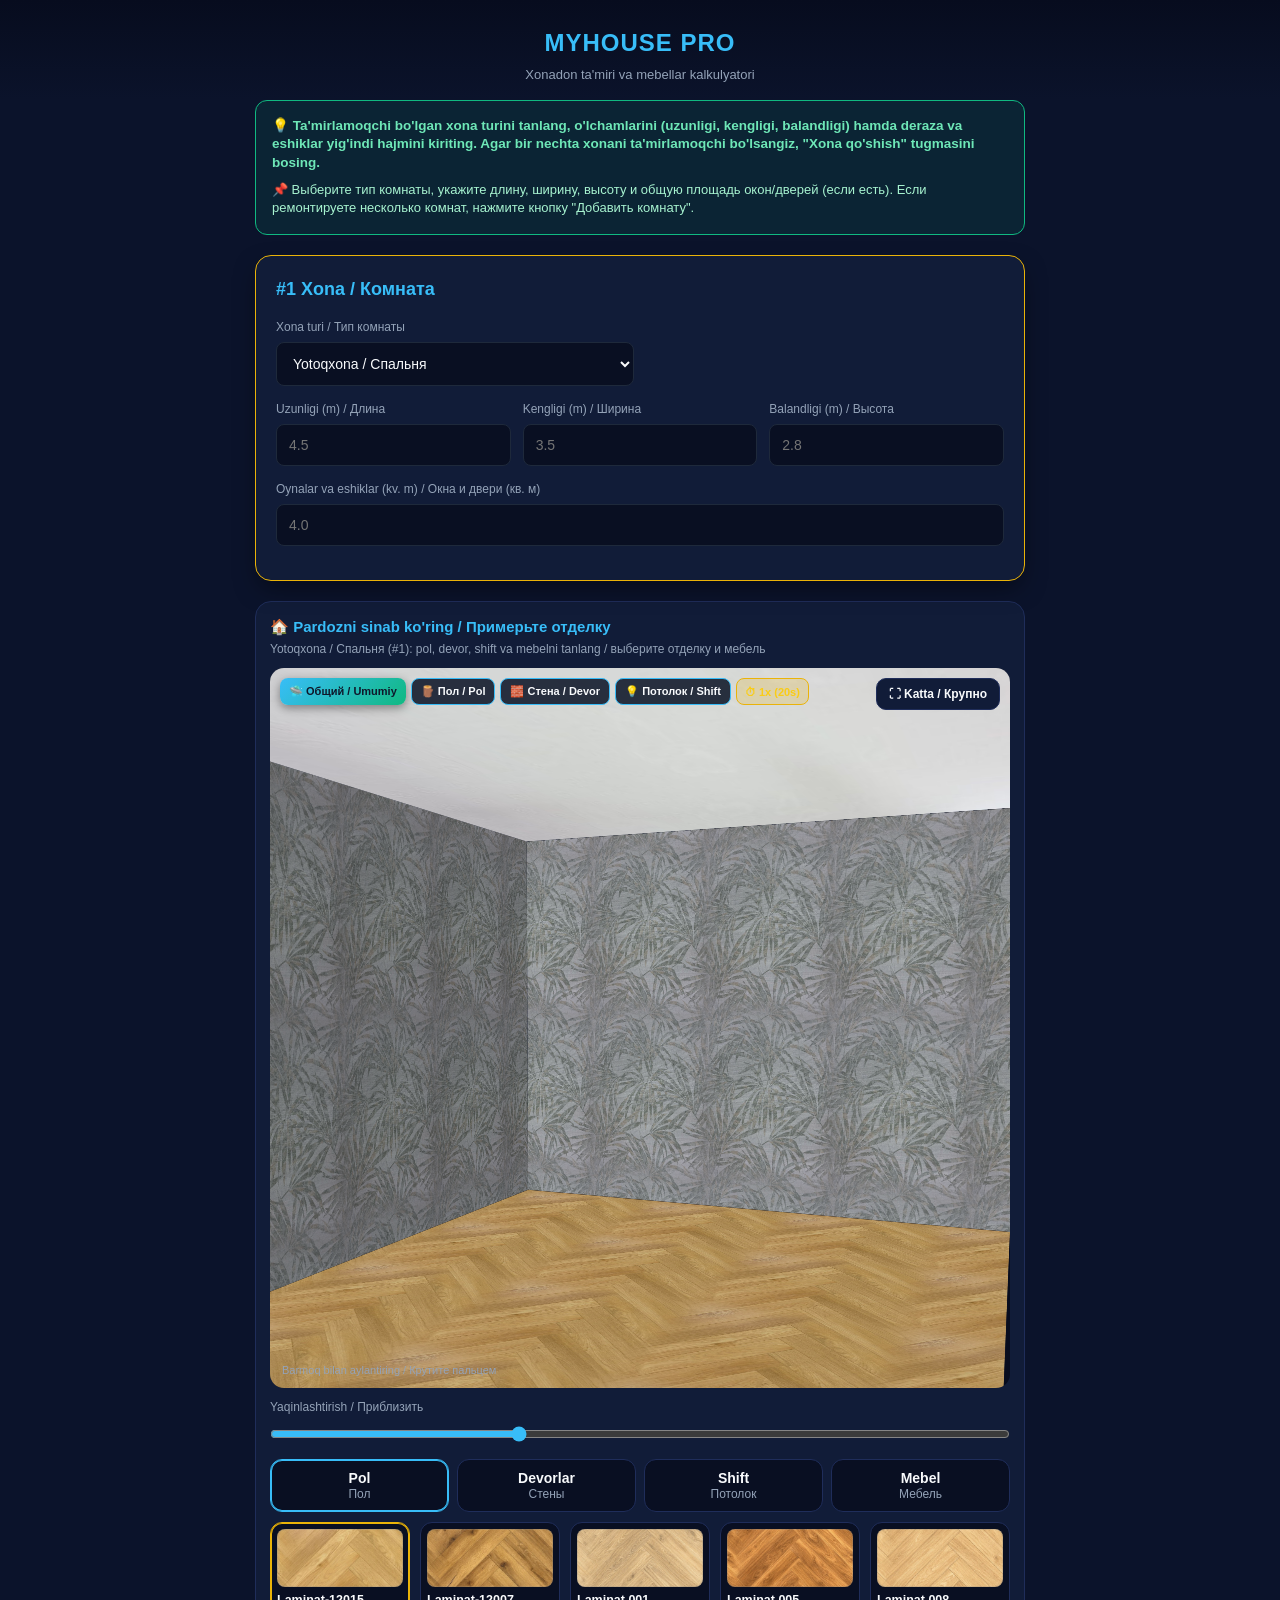
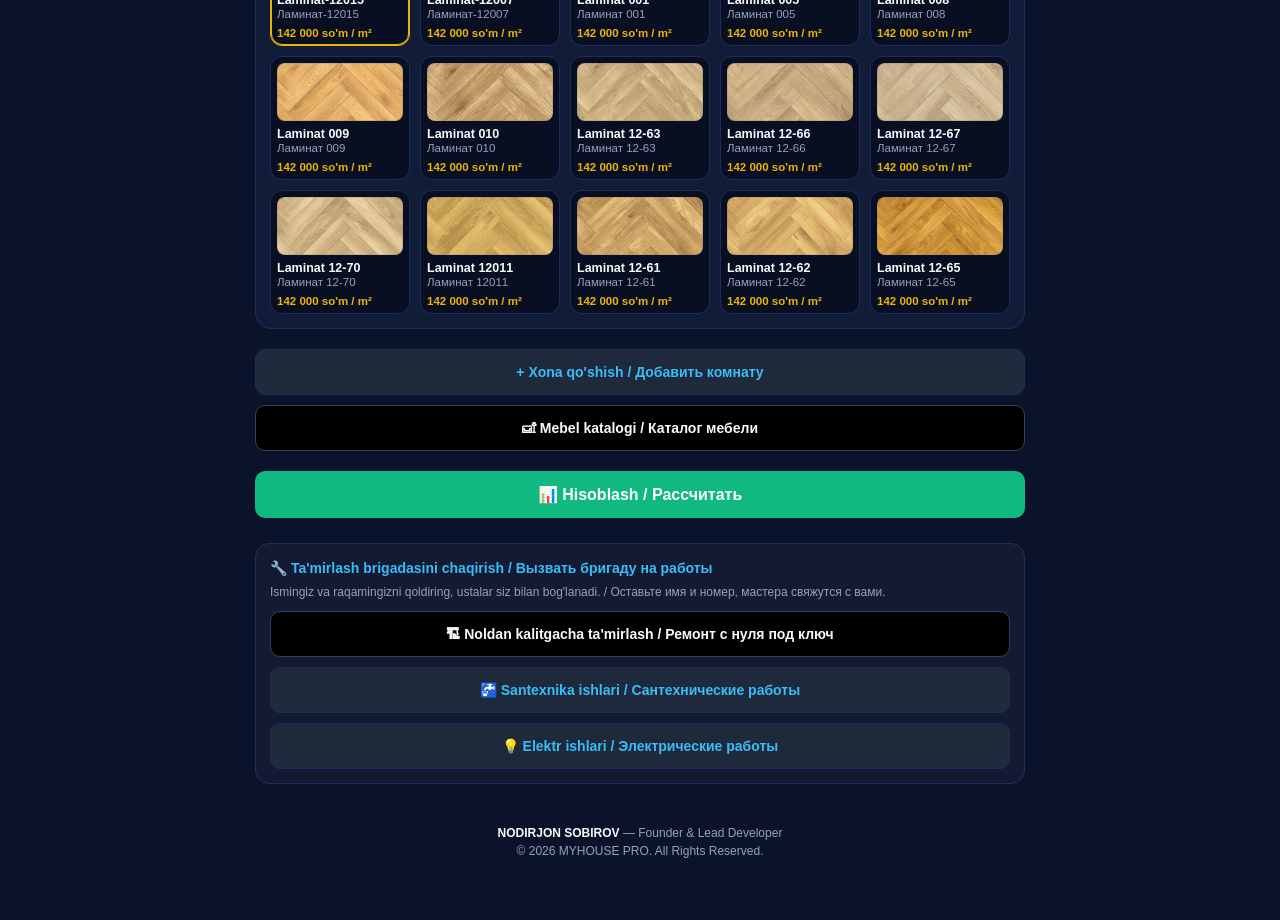
==== commit 6b8a8f54: "Update index.html" ====
--- a/index.html
+++ b/index.html
@@ -894,7 +894,7 @@
     { id: 'f-kg-24', v: 'tile', uz: "Keramogranit №24", ru: "Керамогранит №24", rooms: R3_KBW, file: 'keramogranit-24.jpg', kind: 'tile_slab', sz: 65 }
 ],
            wall: [
-    { id: 'w-palm-leaves', v: 'wallpaper', uz: "Gulqog'oz-1", ru: "Обои-1", rooms: R3_DRY, file: 'oboi_2.jpg', kind: 'roll_crop_blend', sz: 65 },
+    { id: 'w-palm-leaves', v: 'wallpaper', uz: "Gulqog'oz-1", ru: "Обои-1", rooms: R3_DRY, file: 'oboi_2.jpg', kind: 'blend', sz: 90 },
     { id: 'w-geo-arch', v: 'wallpaper', uz: "Gulqog'oz-2", ru: "Обои-2", rooms: R3_DRY, file: 'oboi_3.jpg', kind: 'raw_repeat', rollM: 1.06 },
     { id: 'w-wave-lines', v: 'wallpaper', uz: "Gulqog'oz-3", ru: "Обои-3", rooms: R3_DRY, file: 'oboi_4.jpg', kind: 'raw_repeat', rollM: 1.06 },
     { id: 'w-loft-concrete', v: 'wallpaper', uz: "Gulqog'oz-4", ru: "Обои-4", rooms: R3_DRY, file: 'oboi_5.jpg', kind: 'raw_repeat', rollM: 1.06 },
@@ -935,7 +935,6 @@
                 { id: 'c-pvx-silver', v: 'pvx', uz: "PVX panel, yaltiroq (kumush chiziqli)", ru: "ПВХ-панель глянцевая с серебристыми линиями", rooms: R3_KBW, file: 'tex-ceiling-pvx-silver.jpg', kind: 'y', f: 0.30, sz: 100 },
                 { id: 'c-pvx-wood', v: 'pvx', uz: "PVX panel, oq (yog'och teksturali)", ru: "ПВХ-панель белая под дерево", rooms: R3_KBW, file: 'tex-ceiling-pvx-wood.jpg', kind: 'y', f: 0.30, sz: 100 },
                 { id: 'c-slat-gray', v: 'slat', uz: "Reykali shift (kulrang)", ru: "Реечный серый с чёрным швом", rooms: R3_KBW, file: 'tex-ceiling-slat-gray.jpg', kind: 'y', f: 0.30, sz: 70 },
-                { id: 'c-oval', v: 'drywall', uz: "Oval shaklli shift", ru: "Овальный потолок с подсветкой", rooms: R3_DRY, file: 'tex-ceiling-oval.jpg', kind: 'cover' },
                 { id: 'c-rect', v: 'drywall', uz: "To'rtburchak shift", ru: "Прямоугольный потолок", rooms: R3_DRY, file: 'tex-ceiling-rect.jpg', kind: 'cover' }
             ]
         };
